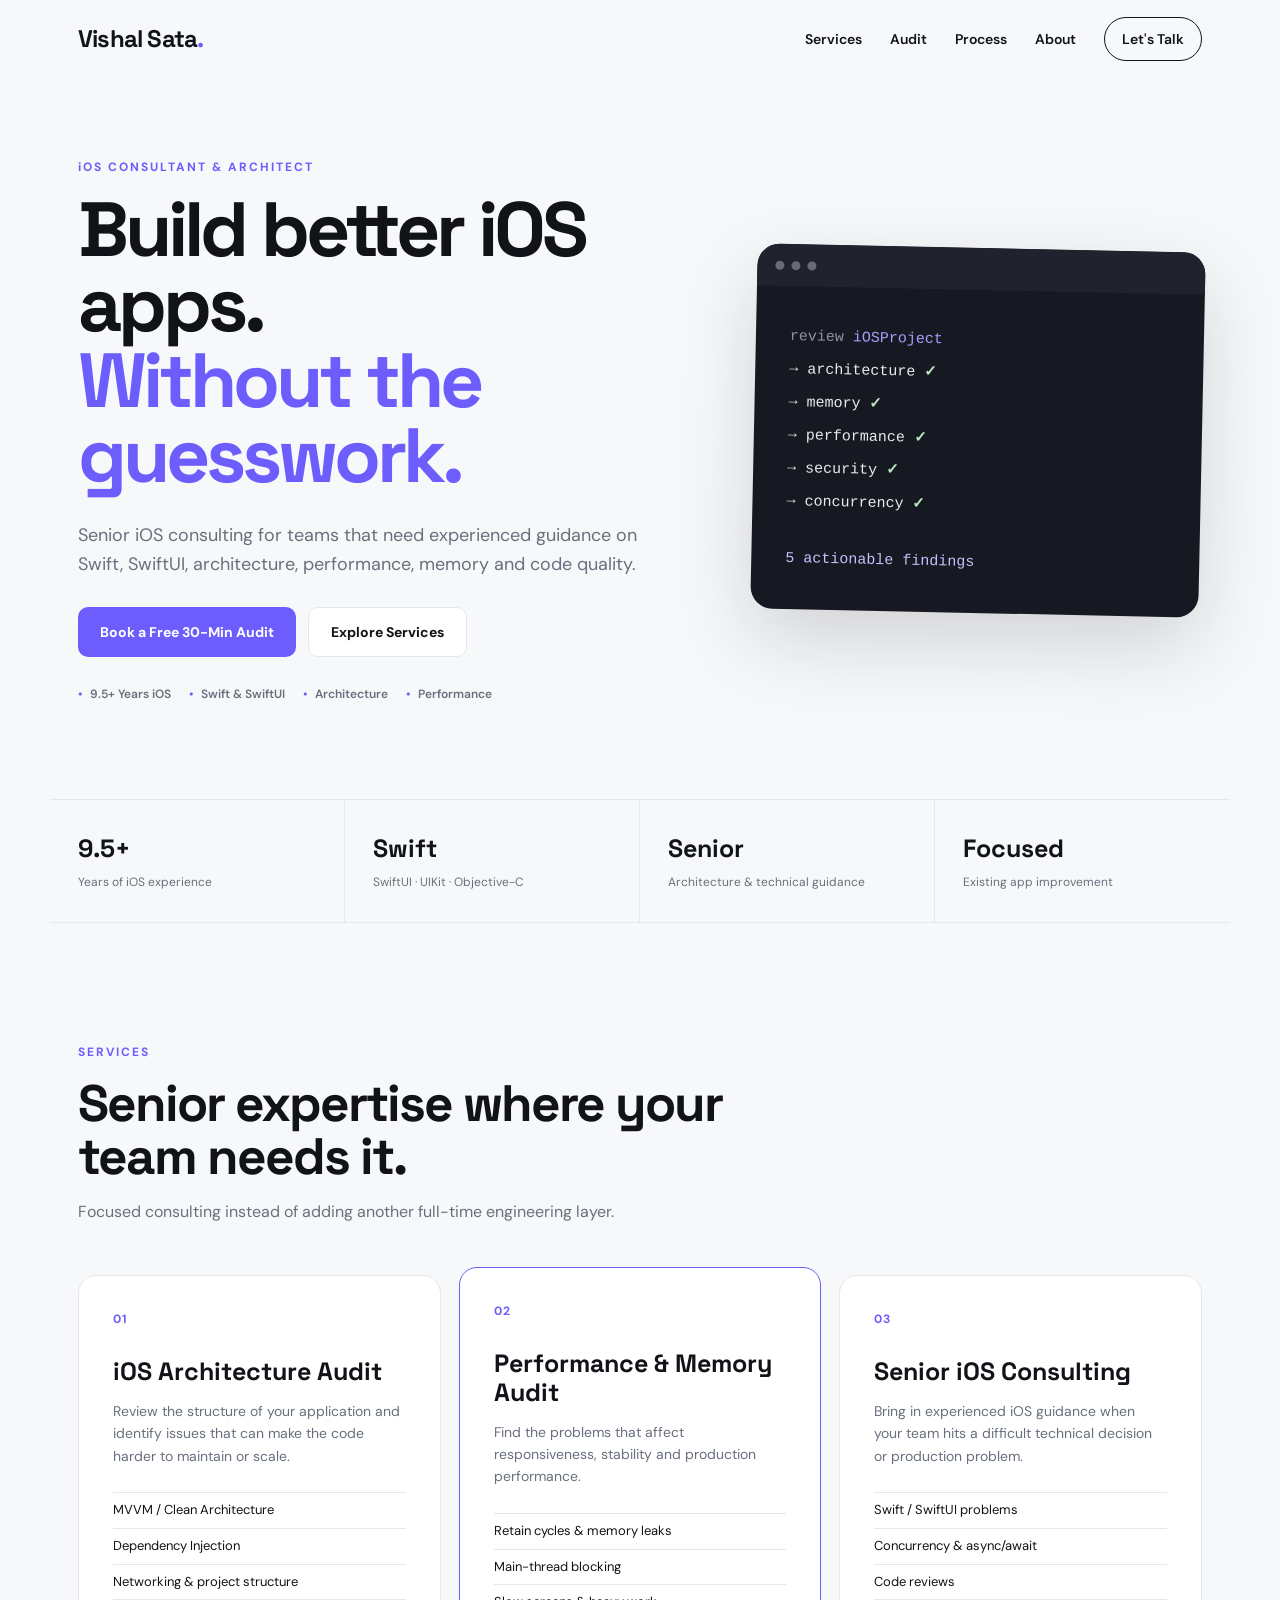
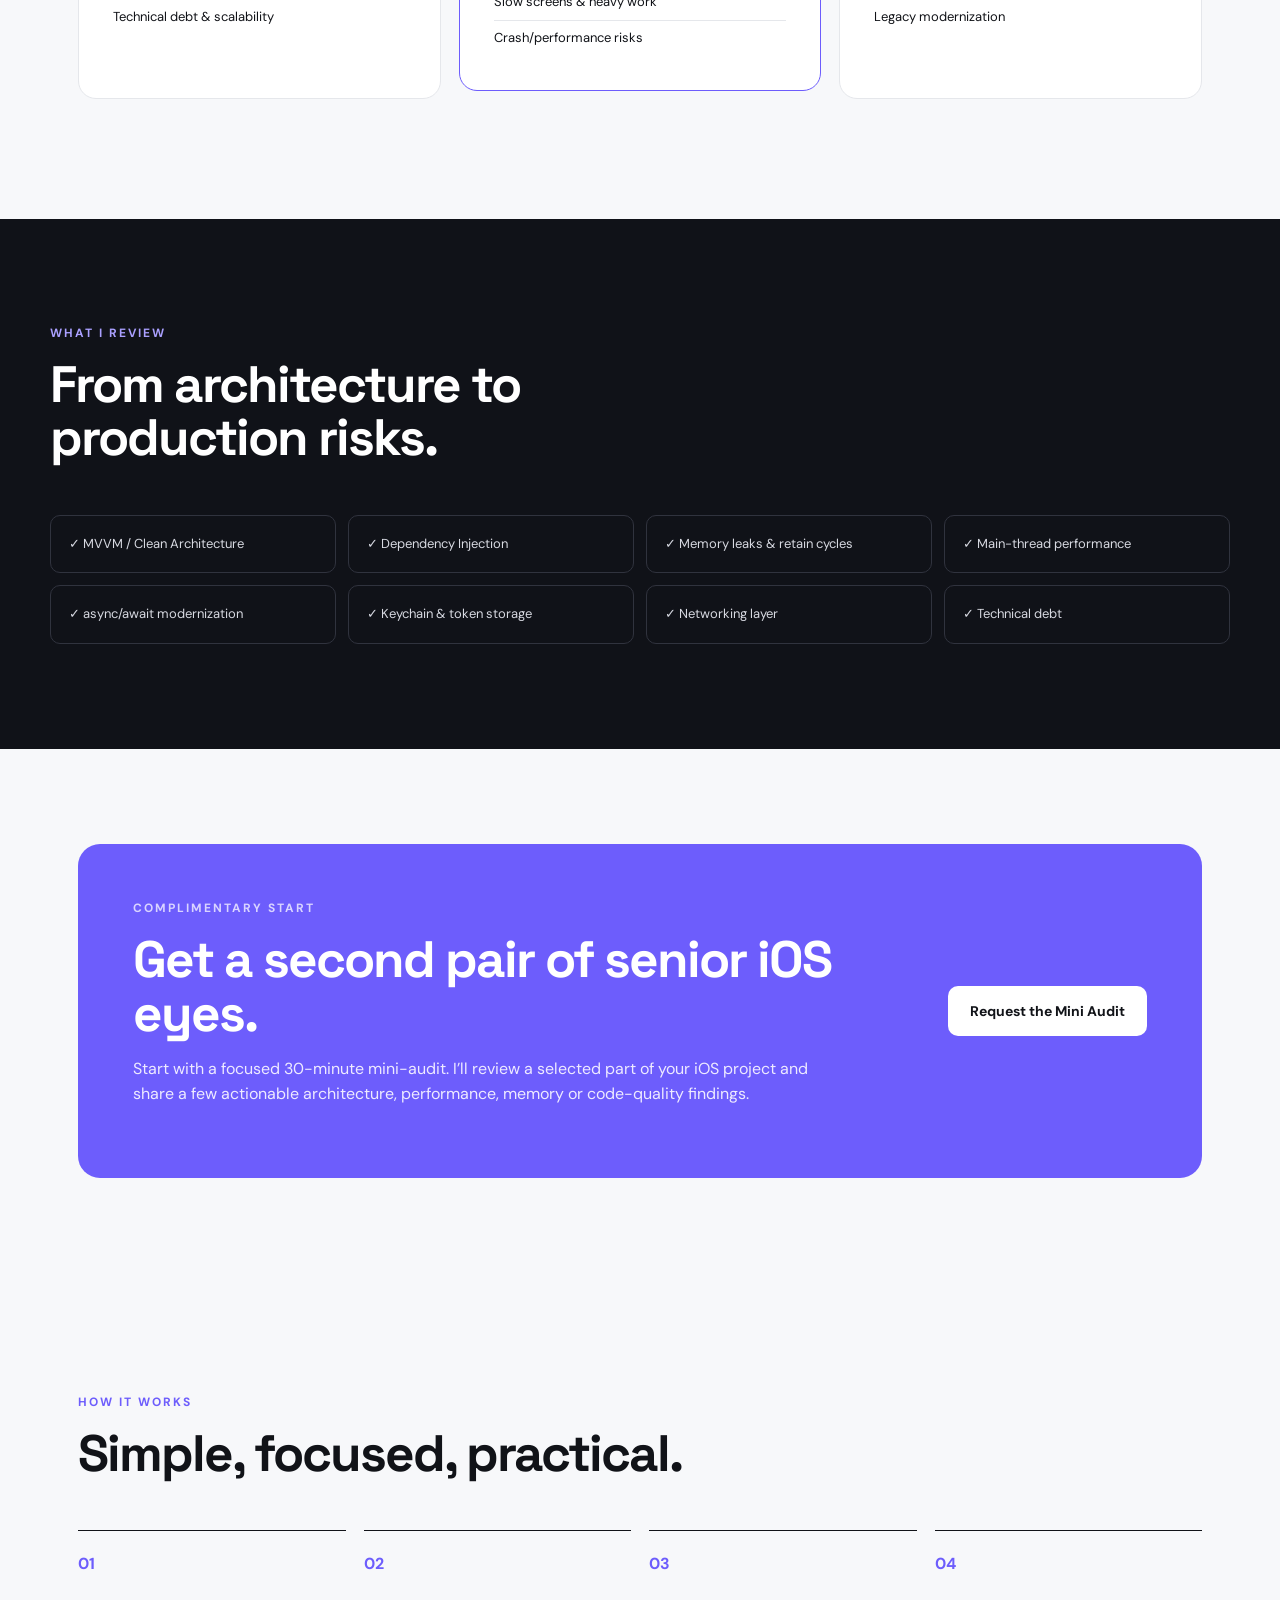
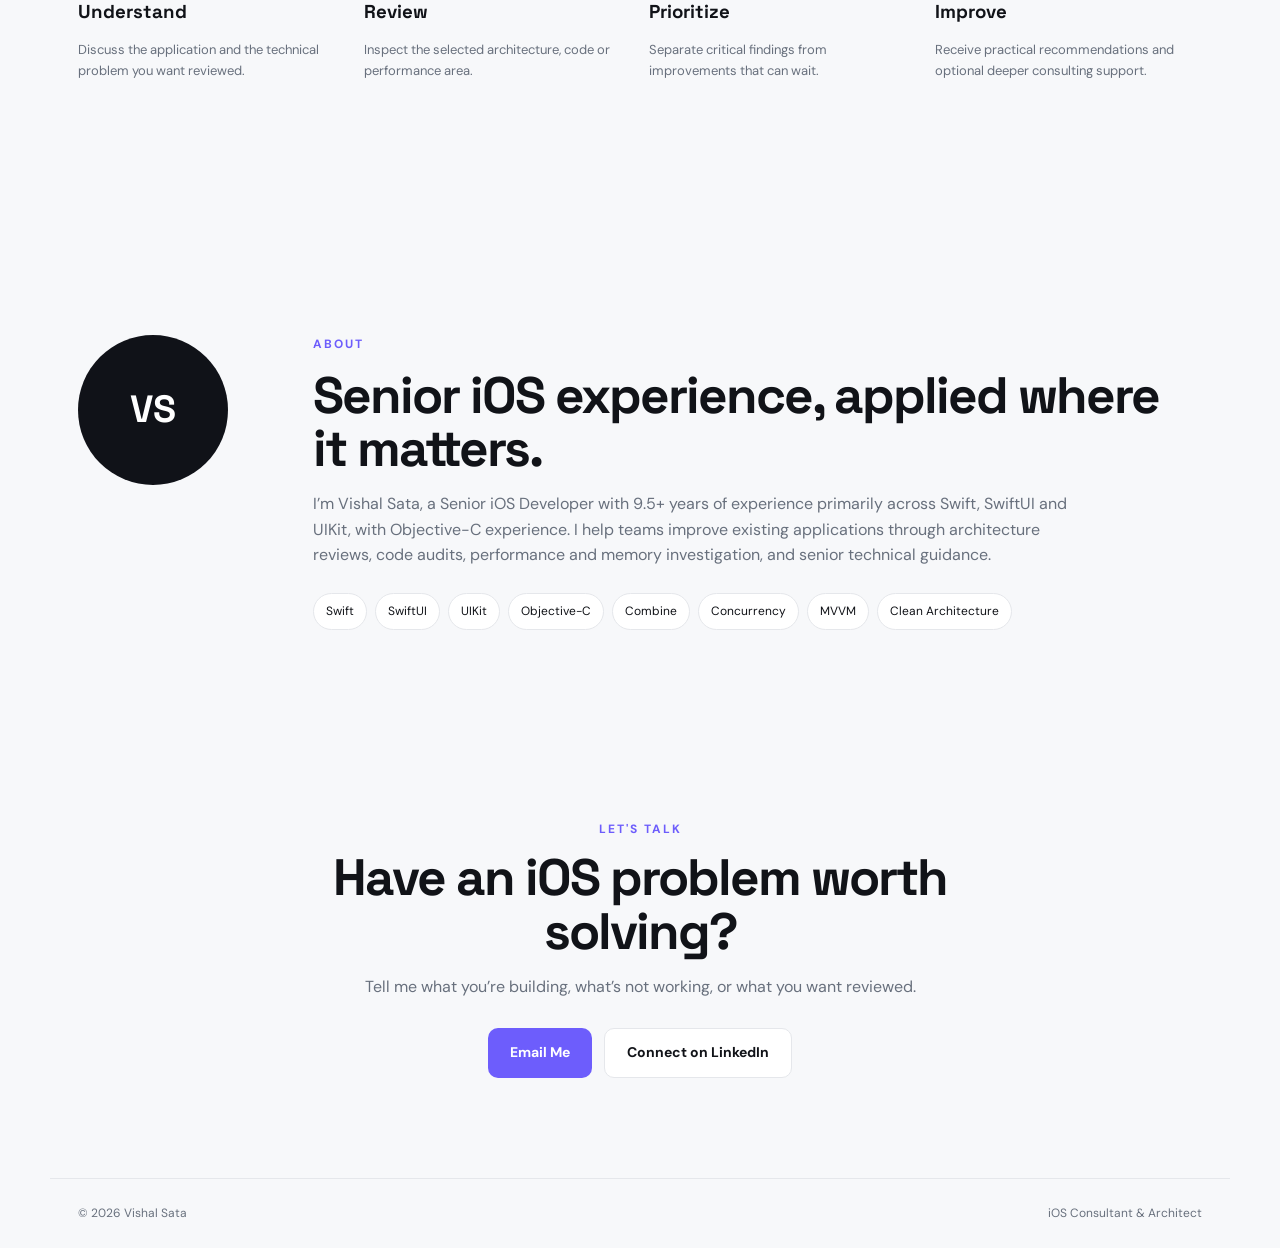
==== index.html @ fd720a55 "index file" ====
<!DOCTYPE html>
<html lang="en">
<head>
  <meta charset="UTF-8" />
  <meta name="viewport" content="width=device-width, initial-scale=1.0" />
  <meta name="description" content="Vishal Sata — Senior iOS Consultant specializing in Swift, SwiftUI, architecture, performance, memory and code audits." />
  <meta name="author" content="Vishal Sata" />
  <title>Vishal Sata | iOS Consultant & Architect</title>
  <link rel="stylesheet" href="style.css" />
</head>
<body>

<header class="nav">
  <a class="brand" href="#top">Vishal Sata<span>.</span></a>
  <nav>
    <a href="#services">Services</a>
    <a href="#audit">Audit</a>
    <a href="#process">Process</a>
    <a href="#about">About</a>
    <a class="nav-cta" href="#contact">Let's Talk</a>
  </nav>
</header>

<main id="top">

<section class="hero">
  <div class="hero-copy">
    <p class="eyebrow">iOS CONSULTANT & ARCHITECT</p>
    <h1>Build better iOS apps.<br><em>Without the guesswork.</em></h1>
    <p class="hero-text">
      Senior iOS consulting for teams that need experienced guidance on
      Swift, SwiftUI, architecture, performance, memory and code quality.
    </p>
    <div class="actions">
      <a class="button primary" href="#contact">Book a Free 30-Min Audit</a>
      <a class="button secondary" href="#services">Explore Services</a>
    </div>
    <div class="trust">
      <span>9.5+ Years iOS</span>
      <span>Swift & SwiftUI</span>
      <span>Architecture</span>
      <span>Performance</span>
    </div>
  </div>

  <div class="hero-card">
    <div class="terminal-top"><i></i><i></i><i></i></div>
    <div class="terminal">
      <p><span class="muted">review</span> <span class="accent">iOSProject</span></p>
      <p>→ architecture <b>✓</b></p>
      <p>→ memory <b>✓</b></p>
      <p>→ performance <b>✓</b></p>
      <p>→ security <b>✓</b></p>
      <p>→ concurrency <b>✓</b></p>
      <p class="result">5 actionable findings</p>
    </div>
  </div>
</section>

<section class="stats">
  <div><strong>9.5+</strong><span>Years of iOS experience</span></div>
  <div><strong>Swift</strong><span>SwiftUI · UIKit · Objective-C</span></div>
  <div><strong>Senior</strong><span>Architecture & technical guidance</span></div>
  <div><strong>Focused</strong><span>Existing app improvement</span></div>
</section>

<section id="services" class="section">
  <div class="section-heading">
    <p class="eyebrow">SERVICES</p>
    <h2>Senior expertise where your team needs it.</h2>
    <p>Focused consulting instead of adding another full-time engineering layer.</p>
  </div>

  <div class="cards">
    <article class="card">
      <div class="number">01</div>
      <h3>iOS Architecture Audit</h3>
      <p>Review the structure of your application and identify issues that can make the code harder to maintain or scale.</p>
      <ul>
        <li>MVVM / Clean Architecture</li>
        <li>Dependency Injection</li>
        <li>Networking & project structure</li>
        <li>Technical debt & scalability</li>
      </ul>
    </article>

    <article class="card featured">
      <div class="number">02</div>
      <h3>Performance & Memory Audit</h3>
      <p>Find the problems that affect responsiveness, stability and production performance.</p>
      <ul>
        <li>Retain cycles & memory leaks</li>
        <li>Main-thread blocking</li>
        <li>Slow screens & heavy work</li>
        <li>Crash/performance risks</li>
      </ul>
    </article>

    <article class="card">
      <div class="number">03</div>
      <h3>Senior iOS Consulting</h3>
      <p>Bring in experienced iOS guidance when your team hits a difficult technical decision or production problem.</p>
      <ul>
        <li>Swift / SwiftUI problems</li>
        <li>Concurrency & async/await</li>
        <li>Code reviews</li>
        <li>Legacy modernization</li>
      </ul>
    </article>
  </div>
</section>

<section class="dark-section">
  <div class="section-heading light">
    <p class="eyebrow">WHAT I REVIEW</p>
    <h2>From architecture to production risks.</h2>
  </div>
  <div class="review-grid">
    <div>✓ MVVM / Clean Architecture</div>
    <div>✓ Dependency Injection</div>
    <div>✓ Memory leaks & retain cycles</div>
    <div>✓ Main-thread performance</div>
    <div>✓ async/await modernization</div>
    <div>✓ Keychain & token storage</div>
    <div>✓ Networking layer</div>
    <div>✓ Technical debt</div>
  </div>
</section>

<section id="audit" class="audit section">
  <div class="audit-box">
    <div>
      <p class="eyebrow">COMPLIMENTARY START</p>
      <h2>Get a second pair of senior iOS eyes.</h2>
      <p>
        Start with a focused 30-minute mini-audit. I’ll review a selected
        part of your iOS project and share a few actionable architecture,
        performance, memory or code-quality findings.
      </p>
    </div>
    <a class="button light-button" href="#contact">Request the Mini Audit</a>
  </div>
</section>

<section id="process" class="section">
  <div class="section-heading">
    <p class="eyebrow">HOW IT WORKS</p>
    <h2>Simple, focused, practical.</h2>
  </div>

  <div class="process">
    <div><span>01</span><h3>Understand</h3><p>Discuss the application and the technical problem you want reviewed.</p></div>
    <div><span>02</span><h3>Review</h3><p>Inspect the selected architecture, code or performance area.</p></div>
    <div><span>03</span><h3>Prioritize</h3><p>Separate critical findings from improvements that can wait.</p></div>
    <div><span>04</span><h3>Improve</h3><p>Receive practical recommendations and optional deeper consulting support.</p></div>
  </div>
</section>

<section id="about" class="about section">
  <div class="about-mark">VS</div>
  <div>
    <p class="eyebrow">ABOUT</p>
    <h2>Senior iOS experience, applied where it matters.</h2>
    <p>
      I’m Vishal Sata, a Senior iOS Developer with 9.5+ years of experience
      primarily across Swift, SwiftUI and UIKit, with Objective-C experience.
      I help teams improve existing applications through architecture reviews,
      code audits, performance and memory investigation, and senior technical guidance.
    </p>
    <div class="skills">
      <span>Swift</span><span>SwiftUI</span><span>UIKit</span><span>Objective-C</span>
      <span>Combine</span><span>Concurrency</span><span>MVVM</span><span>Clean Architecture</span>
    </div>
  </div>
</section>

<section id="contact" class="contact section">
  <div class="contact-inner">
    <p class="eyebrow">LET'S TALK</p>
    <h2>Have an iOS problem worth solving?</h2>
    <p>Tell me what you’re building, what’s not working, or what you want reviewed.</p>
    <div class="actions center">
      <a class="button primary" href="mailto:vishal89r@gmail.com?subject=iOS%20Consulting%20Enquiry">Email Me</a>
      <a class="button secondary" href="https://www.linkedin.com/in/vishalsata-iosdev/" target="_blank" rel="noopener">Connect on LinkedIn</a>
    </div>
  </div>
</section>

</main>

<footer>
  <span>© 2026 Vishal Sata</span>
  <span>iOS Consultant & Architect</span>
</footer>

</body>
</html>
---- style.css ----
@import url('https://fonts.googleapis.com/css2?family=DM+Sans:wght@400;500;600;700&family=Space+Grotesk:wght@500;600;700&display=swap');

:root {
  --ink: #111318;
  --muted: #68707d;
  --line: #e5e7eb;
  --paper: #f7f8fa;
  --card: #ffffff;
  --accent: #6d5dfc;
  --accent-dark: #5142dc;
  --dark: #101218;
  --max: 1180px;
}

* { box-sizing: border-box; }
html { scroll-behavior: smooth; }
body {
  margin: 0;
  color: var(--ink);
  background: var(--paper);
  font-family: "DM Sans", sans-serif;
  line-height: 1.6;
}
a { color: inherit; text-decoration: none; }

.nav {
  height: 78px;
  max-width: var(--max);
  margin: auto;
  padding: 0 28px;
  display: flex;
  align-items: center;
  justify-content: space-between;
}
.brand {
  font-family: "Space Grotesk", sans-serif;
  font-size: 24px;
  font-weight: 700;
  letter-spacing: -.8px;
}
.brand span { color: var(--accent); }
.nav nav { display: flex; align-items: center; gap: 28px; font-size: 14px; font-weight: 600; }
.nav nav > a:not(.nav-cta):hover { color: var(--accent); }
.nav-cta { padding: 10px 17px; border: 1px solid var(--ink); border-radius: 999px; }

.hero {
  max-width: var(--max);
  min-height: 650px;
  margin: auto;
  padding: 80px 28px 95px;
  display: grid;
  grid-template-columns: 1.15fr .85fr;
  gap: 70px;
  align-items: center;
}
.eyebrow {
  margin: 0 0 15px;
  font-size: 12px;
  font-weight: 700;
  letter-spacing: 2px;
  color: var(--accent);
}
.hero h1, h2, h3 { font-family: "Space Grotesk", sans-serif; }
.hero h1 {
  max-width: 760px;
  margin: 0;
  font-size: clamp(48px, 6vw, 78px);
  line-height: .98;
  letter-spacing: -4px;
}
.hero h1 em { font-style: normal; color: var(--accent); }
.hero-text {
  max-width: 640px;
  margin: 28px 0;
  color: var(--muted);
  font-size: 18px;
}
.actions { display: flex; gap: 12px; flex-wrap: wrap; }
.button {
  display: inline-flex;
  justify-content: center;
  align-items: center;
  min-height: 50px;
  padding: 0 22px;
  border-radius: 10px;
  font-weight: 700;
  font-size: 14px;
  transition: .2s ease;
}
.primary { color: white; background: var(--accent); }
.primary:hover { background: var(--accent-dark); transform: translateY(-1px); }
.secondary { border: 1px solid var(--line); background: white; }
.secondary:hover { border-color: var(--ink); }

.trust { display: flex; gap: 18px; flex-wrap: wrap; margin-top: 28px; color: var(--muted); font-size: 12px; font-weight: 600; }
.trust span::before { content: "•"; margin-right: 7px; color: var(--accent); }

.hero-card {
  min-height: 360px;
  border-radius: 22px;
  padding: 0;
  overflow: hidden;
  background: #171922;
  box-shadow: 0 30px 80px rgba(17,19,24,.16);
  transform: rotate(1.2deg);
}
.terminal-top { height: 42px; padding: 0 18px; display: flex; align-items: center; gap: 7px; background: #20222d; }
.terminal-top i { width: 9px; height: 9px; border-radius: 50%; background: #666b78; }
.terminal { padding: 34px; color: #e8eaf0; font-family: ui-monospace, SFMono-Regular, Menlo, monospace; font-size: 15px; line-height: 2.2; }
.terminal p { margin: 0; }
.muted { color: #8d93a3; }
.accent { color: #a79fff; }
.terminal b { color: #b9e8bd; }
.result { margin-top: 24px !important; color: #c7bfff; }

.stats {
  border-top: 1px solid var(--line);
  border-bottom: 1px solid var(--line);
  display: grid;
  grid-template-columns: repeat(4, 1fr);
  max-width: var(--max);
  margin: auto;
}
.stats div { padding: 28px; border-right: 1px solid var(--line); }
.stats div:last-child { border-right: 0; }
.stats strong { display: block; font-family: "Space Grotesk"; font-size: 25px; }
.stats span { color: var(--muted); font-size: 12px; }

.section { max-width: var(--max); margin: auto; padding: 120px 28px; }
.section-heading { max-width: 720px; margin-bottom: 50px; }
.section-heading h2, .audit h2, .about h2, .contact h2 {
  margin: 0;
  font-size: clamp(35px, 4vw, 52px);
  line-height: 1.04;
  letter-spacing: -2px;
}
.section-heading p:last-child { color: var(--muted); }

.cards { display: grid; grid-template-columns: repeat(3, 1fr); gap: 18px; }
.card {
  background: var(--card);
  border: 1px solid var(--line);
  border-radius: 18px;
  padding: 34px;
  min-height: 370px;
}
.card.featured { border: 1.5px solid var(--accent); transform: translateY(-8px); }
.number { color: var(--accent); font-weight: 700; font-size: 12px; letter-spacing: 1px; }
.card h3 { font-size: 25px; line-height: 1.15; margin: 28px 0 12px; }
.card p { color: var(--muted); font-size: 14px; }
.card ul { list-style: none; padding: 0; margin: 25px 0 0; }
.card li { padding: 7px 0; border-top: 1px solid var(--line); font-size: 13px; }

.dark-section { background: var(--dark); color: white; padding: 105px max(28px, calc((100% - var(--max)) / 2)); }
.light .eyebrow { color: #aaa0ff; }
.review-grid { display: grid; grid-template-columns: repeat(4, 1fr); gap: 12px; max-width: var(--max); }
.review-grid div { padding: 18px; border: 1px solid #30333e; border-radius: 10px; color: #d7d9e1; font-size: 13px; }

.audit { padding-top: 95px; padding-bottom: 95px; }
.audit-box {
  padding: 55px;
  border-radius: 22px;
  background: var(--accent);
  color: white;
  display: flex;
  align-items: center;
  justify-content: space-between;
  gap: 40px;
}
.audit-box .eyebrow { color: #d9d4ff; }
.audit-box p:not(.eyebrow) { max-width: 680px; color: #eeeaff; }
.light-button { background: white; color: var(--ink); white-space: nowrap; }

.process { display: grid; grid-template-columns: repeat(4, 1fr); gap: 18px; }
.process div { padding-top: 20px; border-top: 1px solid var(--ink); }
.process span { color: var(--accent); font-weight: 700; }
.process h3 { margin: 20px 0 8px; }
.process p { color: var(--muted); font-size: 13px; }

.about { display: grid; grid-template-columns: 180px 1fr; gap: 55px; align-items: start; }
.about-mark {
  width: 150px; height: 150px; border-radius: 50%;
  display: grid; place-items: center;
  background: var(--dark); color: white;
  font-family: "Space Grotesk"; font-size: 38px; font-weight: 700;
}
.about p:not(.eyebrow) { max-width: 780px; color: var(--muted); }
.skills { display: flex; flex-wrap: wrap; gap: 8px; margin-top: 25px; }
.skills span { padding: 8px 12px; border-radius: 999px; background: white; border: 1px solid var(--line); font-size: 12px; }

.contact { padding-top: 70px; padding-bottom: 100px; text-align: center; }
.contact-inner { max-width: 760px; margin: auto; }
.contact .eyebrow { margin-bottom: 12px; }
.contact p:not(.eyebrow) { color: var(--muted); }
.center { justify-content: center; margin-top: 28px; }

footer {
  max-width: var(--max); margin: auto; padding: 25px 28px;
  border-top: 1px solid var(--line);
  display: flex; justify-content: space-between;
  color: var(--muted); font-size: 12px;
}

@media (max-width: 850px) {
  .nav nav a:not(.nav-cta) { display: none; }
  .hero { grid-template-columns: 1fr; padding-top: 55px; }
  .hero-card { max-width: 600px; width: 100%; }
  .stats, .cards, .review-grid, .process { grid-template-columns: 1fr 1fr; }
  .audit-box { flex-direction: column; align-items: flex-start; }
  .about { grid-template-columns: 1fr; }
}
@media (max-width: 560px) {
  .hero h1 { letter-spacing: -2.5px; }
  .stats, .cards, .review-grid, .process { grid-template-columns: 1fr; }
  .card.featured { transform: none; }
  .section { padding-top: 80px; padding-bottom: 80px; }
  .audit-box { padding: 34px; }
  footer { flex-direction: column; gap: 7px; }
}
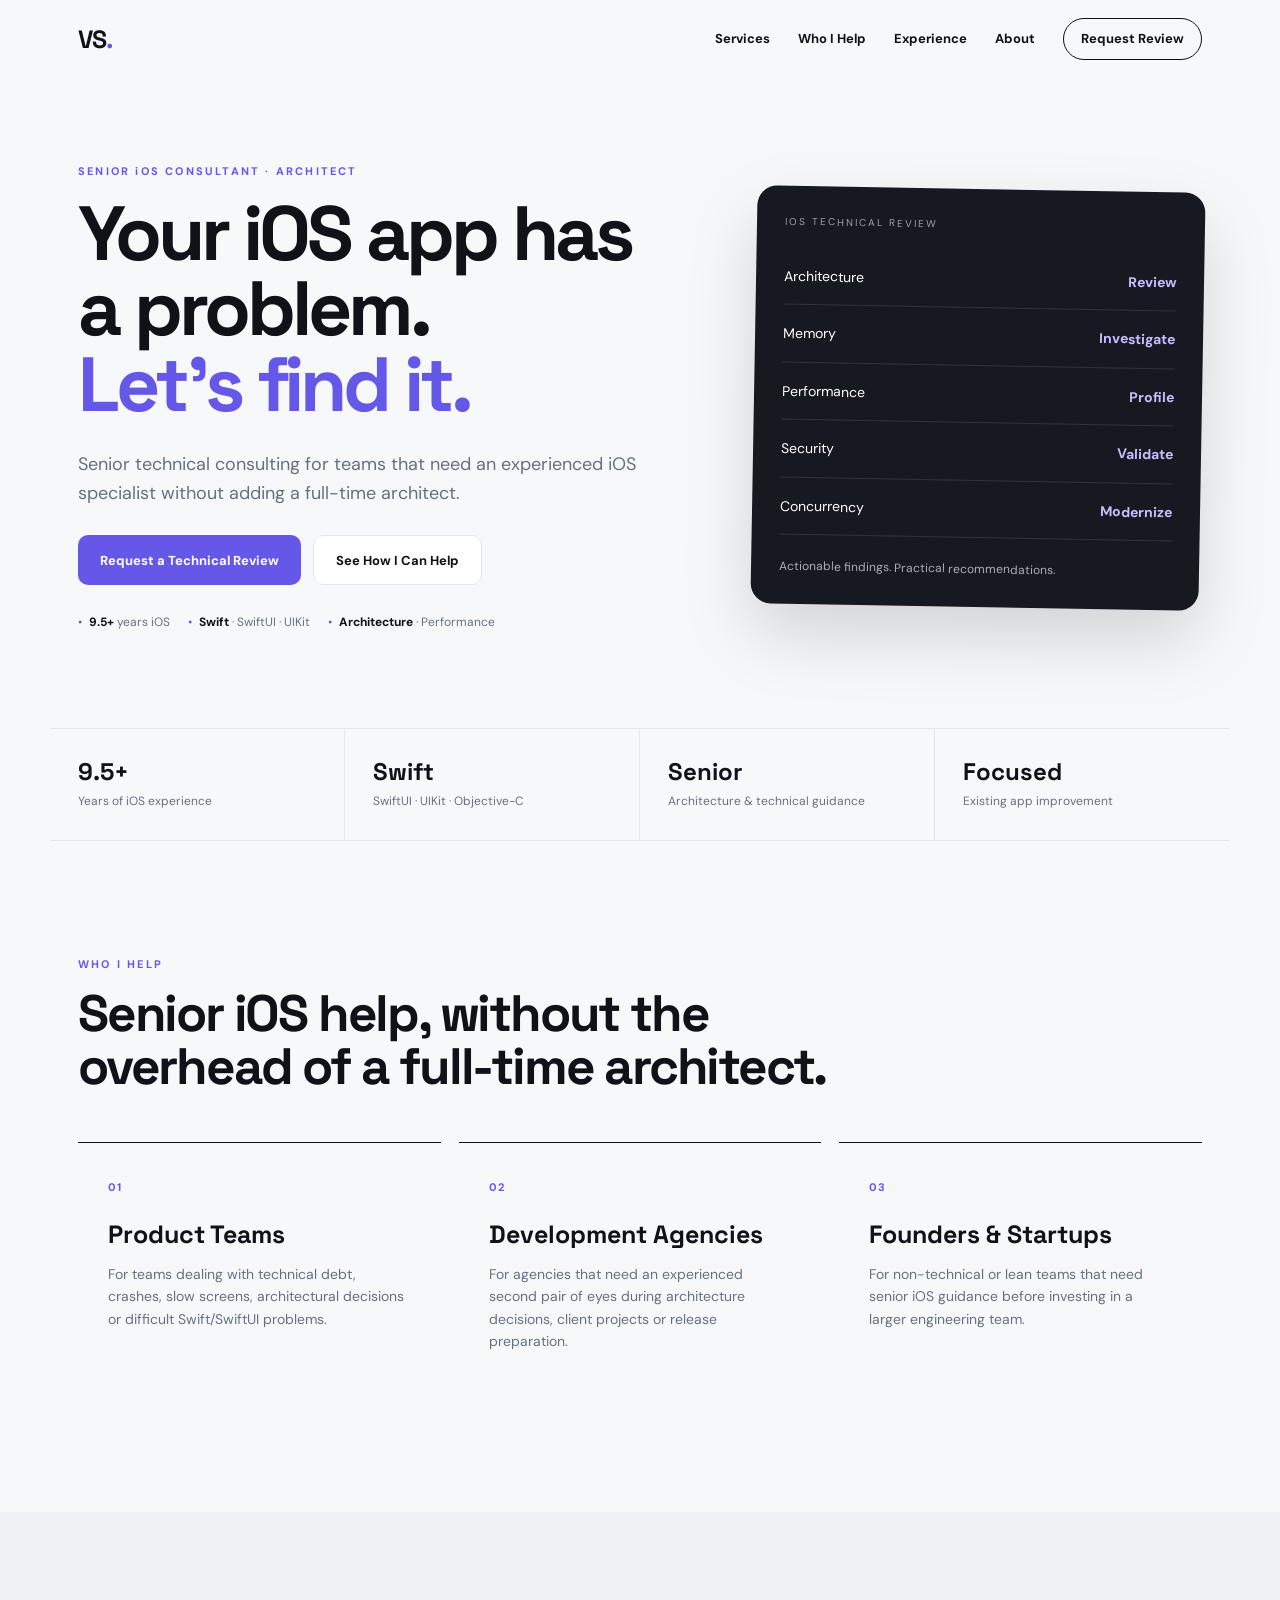
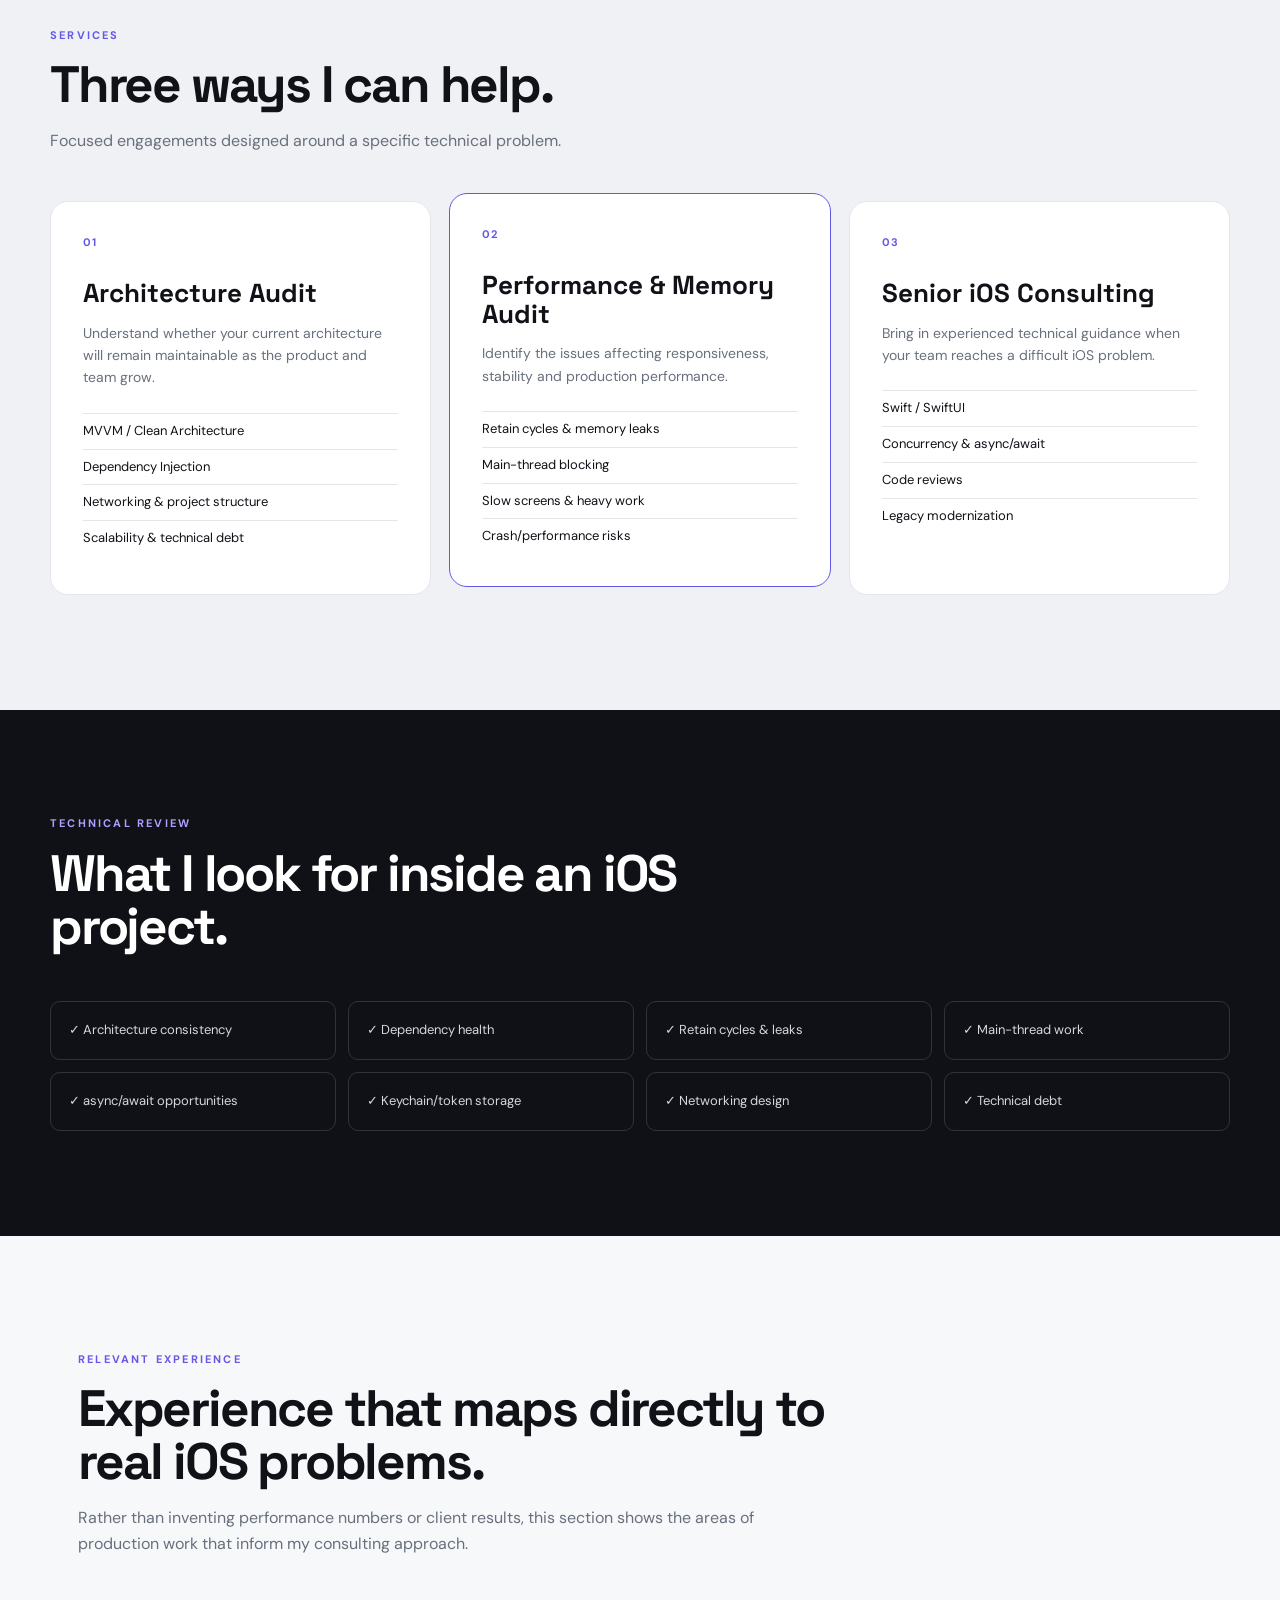
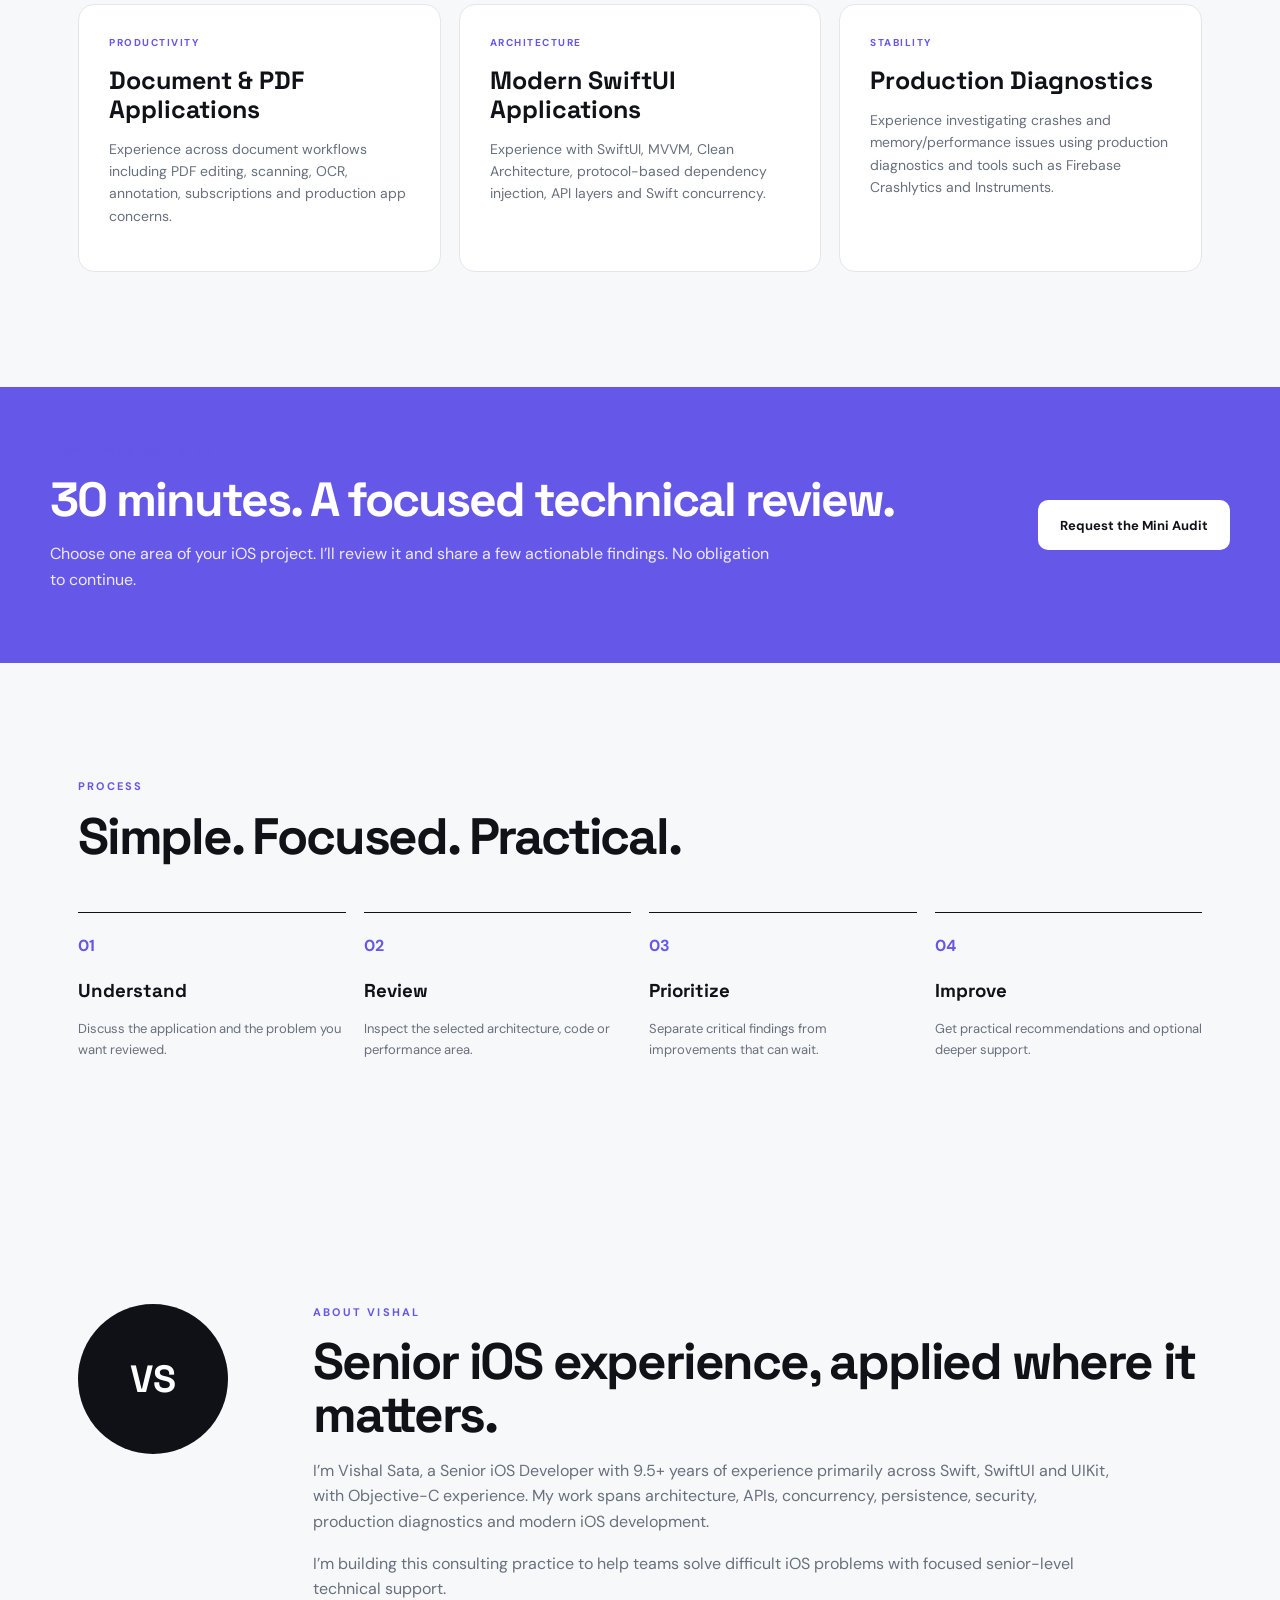
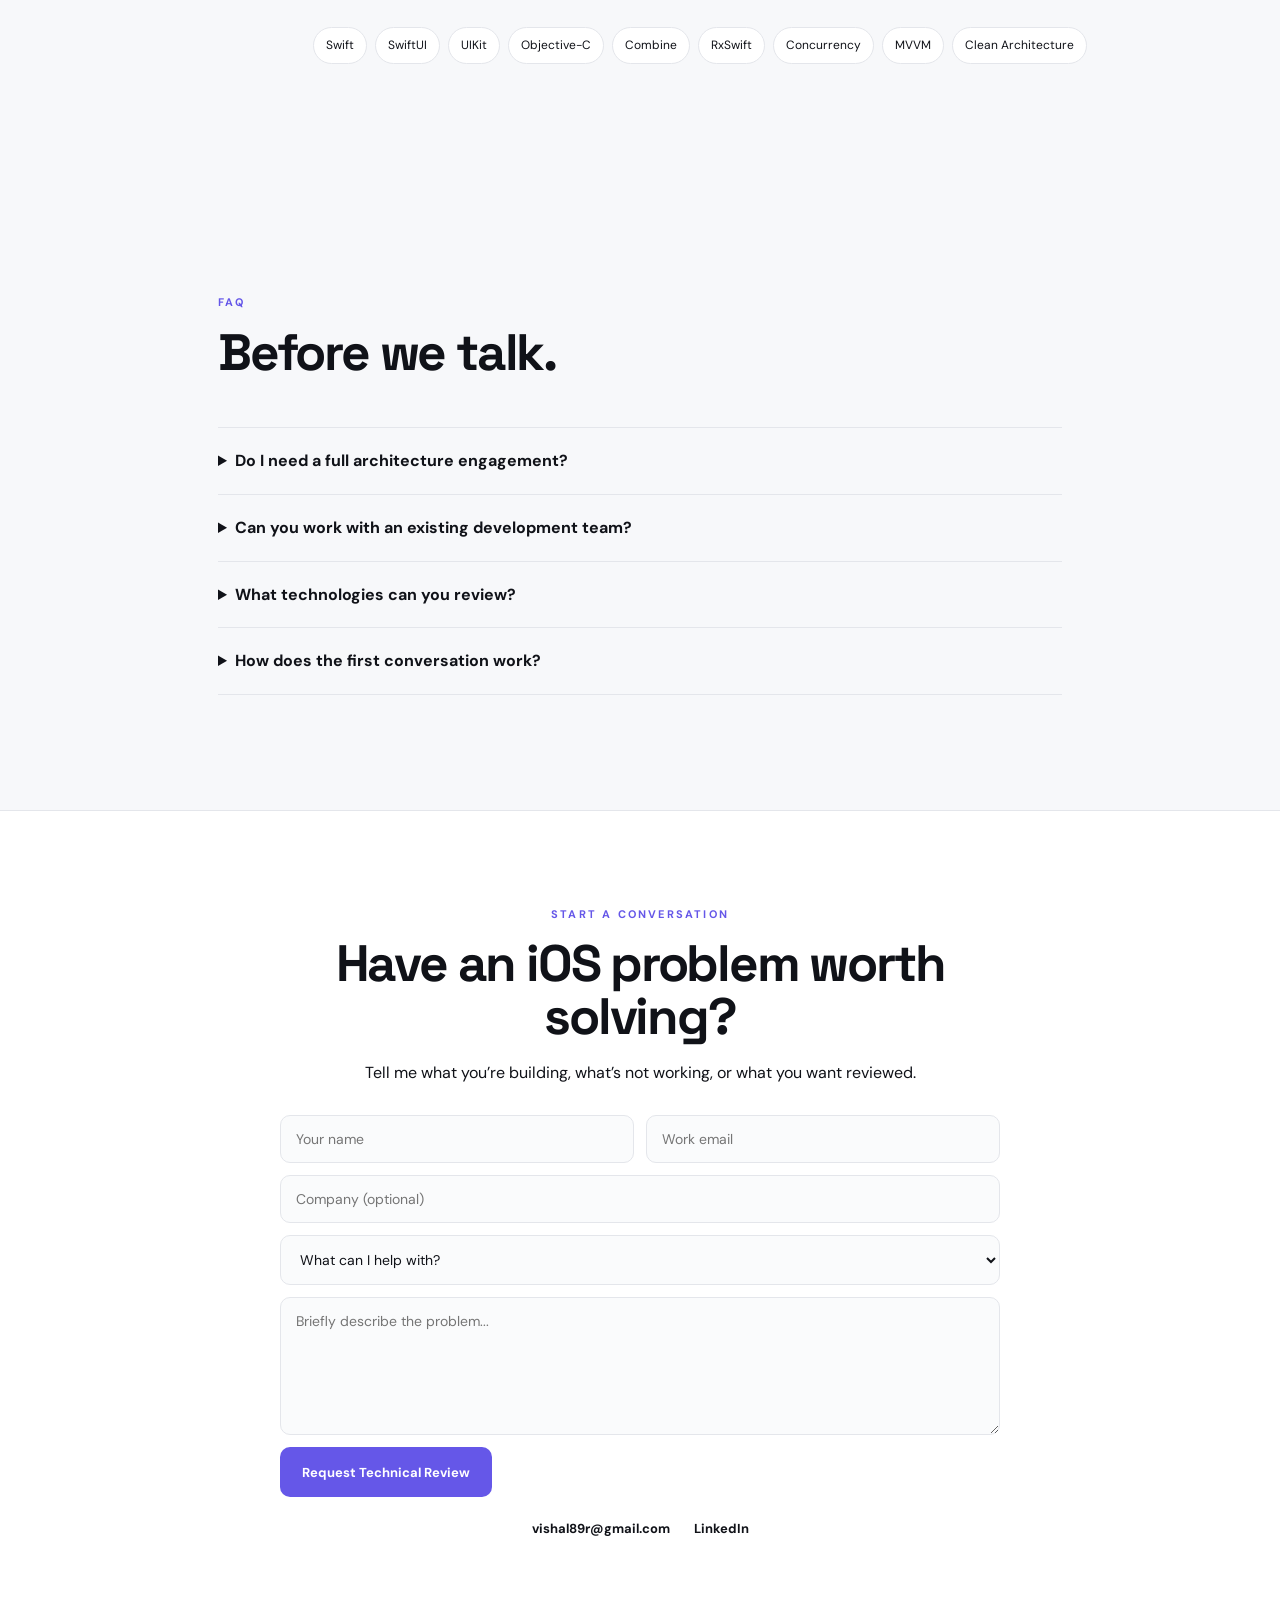
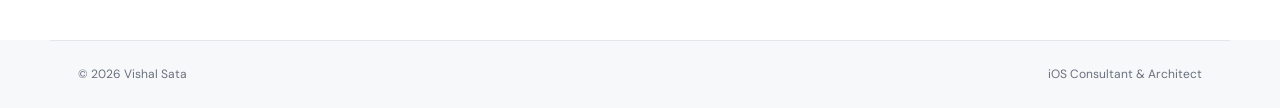
==== commit bb8d3742: "Updates website Better in look and process" ====
--- a/index.html
+++ b/index.html
@@ -1,197 +1,183 @@
 <!DOCTYPE html>
 <html lang="en">
 <head>
-  <meta charset="UTF-8" />
-  <meta name="viewport" content="width=device-width, initial-scale=1.0" />
-  <meta name="description" content="Vishal Sata — Senior iOS Consultant specializing in Swift, SwiftUI, architecture, performance, memory and code audits." />
-  <meta name="author" content="Vishal Sata" />
-  <title>Vishal Sata | iOS Consultant & Architect</title>
-  <link rel="stylesheet" href="style.css" />
+  <meta charset="UTF-8">
+  <meta name="viewport" content="width=device-width, initial-scale=1.0">
+  <meta name="description" content="Vishal Sata — Senior iOS Consultant helping product teams and agencies with Swift, SwiftUI, architecture, performance, memory and code audits.">
+  <meta name="author" content="Vishal Sata">
+  <title>Vishal Sata — Senior iOS Consultant</title>
+  <link rel="stylesheet" href="style.css">
 </head>
 <body>
-
 <header class="nav">
-  <a class="brand" href="#top">Vishal Sata<span>.</span></a>
+  <a class="brand" href="#home">VS<span>.</span></a>
   <nav>
     <a href="#services">Services</a>
-    <a href="#audit">Audit</a>
-    <a href="#process">Process</a>
+    <a href="#who">Who I Help</a>
+    <a href="#work">Experience</a>
     <a href="#about">About</a>
-    <a class="nav-cta" href="#contact">Let's Talk</a>
+    <a class="nav-cta" href="#contact">Request Review</a>
   </nav>
 </header>
 
-<main id="top">
-
-<section class="hero">
+<main>
+<section id="home" class="hero">
   <div class="hero-copy">
-    <p class="eyebrow">iOS CONSULTANT & ARCHITECT</p>
-    <h1>Build better iOS apps.<br><em>Without the guesswork.</em></h1>
-    <p class="hero-text">
-      Senior iOS consulting for teams that need experienced guidance on
-      Swift, SwiftUI, architecture, performance, memory and code quality.
-    </p>
+    <p class="eyebrow">SENIOR iOS CONSULTANT · ARCHITECT</p>
+    <h1>Your iOS app has a problem.<br><em>Let's find it.</em></h1>
+    <p class="lead">Senior technical consulting for teams that need an experienced iOS specialist without adding a full-time architect.</p>
     <div class="actions">
-      <a class="button primary" href="#contact">Book a Free 30-Min Audit</a>
-      <a class="button secondary" href="#services">Explore Services</a>
+      <a class="button primary" href="#contact">Request a Technical Review</a>
+      <a class="button ghost" href="#services">See How I Can Help</a>
     </div>
-    <div class="trust">
-      <span>9.5+ Years iOS</span>
-      <span>Swift & SwiftUI</span>
-      <span>Architecture</span>
-      <span>Performance</span>
+    <div class="proof-row">
+      <span><b>9.5+</b> years iOS</span>
+      <span><b>Swift</b> · SwiftUI · UIKit</span>
+      <span><b>Architecture</b> · Performance</span>
     </div>
   </div>
-
-  <div class="hero-card">
-    <div class="terminal-top"><i></i><i></i><i></i></div>
-    <div class="terminal">
-      <p><span class="muted">review</span> <span class="accent">iOSProject</span></p>
-      <p>→ architecture <b>✓</b></p>
-      <p>→ memory <b>✓</b></p>
-      <p>→ performance <b>✓</b></p>
-      <p>→ security <b>✓</b></p>
-      <p>→ concurrency <b>✓</b></p>
-      <p class="result">5 actionable findings</p>
-    </div>
+  <div class="hero-panel">
+    <div class="panel-label">IOS TECHNICAL REVIEW</div>
+    <div class="panel-line"><span>Architecture</span><b>Review</b></div>
+    <div class="panel-line"><span>Memory</span><b>Investigate</b></div>
+    <div class="panel-line"><span>Performance</span><b>Profile</b></div>
+    <div class="panel-line"><span>Security</span><b>Validate</b></div>
+    <div class="panel-line"><span>Concurrency</span><b>Modernize</b></div>
+    <div class="panel-note">Actionable findings. Practical recommendations.</div>
   </div>
 </section>
 
-<section class="stats">
+<section class="metrics">
   <div><strong>9.5+</strong><span>Years of iOS experience</span></div>
   <div><strong>Swift</strong><span>SwiftUI · UIKit · Objective-C</span></div>
   <div><strong>Senior</strong><span>Architecture & technical guidance</span></div>
   <div><strong>Focused</strong><span>Existing app improvement</span></div>
 </section>
 
-<section id="services" class="section">
-  <div class="section-heading">
+<section id="who" class="section">
+  <div class="heading">
+    <p class="eyebrow">WHO I HELP</p>
+    <h2>Senior iOS help, without the overhead of a full-time architect.</h2>
+  </div>
+  <div class="who-grid">
+    <article><span>01</span><h3>Product Teams</h3><p>For teams dealing with technical debt, crashes, slow screens, architectural decisions or difficult Swift/SwiftUI problems.</p></article>
+    <article><span>02</span><h3>Development Agencies</h3><p>For agencies that need an experienced second pair of eyes during architecture decisions, client projects or release preparation.</p></article>
+    <article><span>03</span><h3>Founders & Startups</h3><p>For non-technical or lean teams that need senior iOS guidance before investing in a larger engineering team.</p></article>
+  </div>
+</section>
+
+<section id="services" class="section section-tint">
+  <div class="heading">
     <p class="eyebrow">SERVICES</p>
-    <h2>Senior expertise where your team needs it.</h2>
-    <p>Focused consulting instead of adding another full-time engineering layer.</p>
+    <h2>Three ways I can help.</h2>
+    <p>Focused engagements designed around a specific technical problem.</p>
   </div>
-
-  <div class="cards">
-    <article class="card">
-      <div class="number">01</div>
-      <h3>iOS Architecture Audit</h3>
-      <p>Review the structure of your application and identify issues that can make the code harder to maintain or scale.</p>
-      <ul>
-        <li>MVVM / Clean Architecture</li>
-        <li>Dependency Injection</li>
-        <li>Networking & project structure</li>
-        <li>Technical debt & scalability</li>
-      </ul>
+  <div class="service-grid">
+    <article class="service">
+      <div class="service-no">01</div>
+      <h3>Architecture Audit</h3>
+      <p>Understand whether your current architecture will remain maintainable as the product and team grow.</p>
+      <ul><li>MVVM / Clean Architecture</li><li>Dependency Injection</li><li>Networking & project structure</li><li>Scalability & technical debt</li></ul>
     </article>
-
-    <article class="card featured">
-      <div class="number">02</div>
+    <article class="service featured">
+      <div class="service-no">02</div>
       <h3>Performance & Memory Audit</h3>
-      <p>Find the problems that affect responsiveness, stability and production performance.</p>
-      <ul>
-        <li>Retain cycles & memory leaks</li>
-        <li>Main-thread blocking</li>
-        <li>Slow screens & heavy work</li>
-        <li>Crash/performance risks</li>
-      </ul>
+      <p>Identify the issues affecting responsiveness, stability and production performance.</p>
+      <ul><li>Retain cycles & memory leaks</li><li>Main-thread blocking</li><li>Slow screens & heavy work</li><li>Crash/performance risks</li></ul>
     </article>
-
-    <article class="card">
-      <div class="number">03</div>
+    <article class="service">
+      <div class="service-no">03</div>
       <h3>Senior iOS Consulting</h3>
-      <p>Bring in experienced iOS guidance when your team hits a difficult technical decision or production problem.</p>
-      <ul>
-        <li>Swift / SwiftUI problems</li>
-        <li>Concurrency & async/await</li>
-        <li>Code reviews</li>
-        <li>Legacy modernization</li>
-      </ul>
+      <p>Bring in experienced technical guidance when your team reaches a difficult iOS problem.</p>
+      <ul><li>Swift / SwiftUI</li><li>Concurrency & async/await</li><li>Code reviews</li><li>Legacy modernization</li></ul>
     </article>
   </div>
 </section>
 
-<section class="dark-section">
-  <div class="section-heading light">
-    <p class="eyebrow">WHAT I REVIEW</p>
-    <h2>From architecture to production risks.</h2>
+<section class="dark">
+  <div class="heading light">
+    <p class="eyebrow">TECHNICAL REVIEW</p>
+    <h2>What I look for inside an iOS project.</h2>
   </div>
-  <div class="review-grid">
-    <div>✓ MVVM / Clean Architecture</div>
-    <div>✓ Dependency Injection</div>
-    <div>✓ Memory leaks & retain cycles</div>
-    <div>✓ Main-thread performance</div>
-    <div>✓ async/await modernization</div>
-    <div>✓ Keychain & token storage</div>
-    <div>✓ Networking layer</div>
-    <div>✓ Technical debt</div>
+  <div class="check-grid">
+    <div>✓ Architecture consistency</div><div>✓ Dependency health</div>
+    <div>✓ Retain cycles & leaks</div><div>✓ Main-thread work</div>
+    <div>✓ async/await opportunities</div><div>✓ Keychain/token storage</div>
+    <div>✓ Networking design</div><div>✓ Technical debt</div>
   </div>
 </section>
 
-<section id="audit" class="audit section">
-  <div class="audit-box">
-    <div>
-      <p class="eyebrow">COMPLIMENTARY START</p>
-      <h2>Get a second pair of senior iOS eyes.</h2>
-      <p>
-        Start with a focused 30-minute mini-audit. I’ll review a selected
-        part of your iOS project and share a few actionable architecture,
-        performance, memory or code-quality findings.
-      </p>
-    </div>
-    <a class="button light-button" href="#contact">Request the Mini Audit</a>
+<section id="work" class="section">
+  <div class="heading">
+    <p class="eyebrow">RELEVANT EXPERIENCE</p>
+    <h2>Experience that maps directly to real iOS problems.</h2>
+    <p>Rather than inventing performance numbers or client results, this section shows the areas of production work that inform my consulting approach.</p>
+  </div>
+  <div class="experience-grid">
+    <article><div class="tag">PRODUCTIVITY</div><h3>Document & PDF Applications</h3><p>Experience across document workflows including PDF editing, scanning, OCR, annotation, subscriptions and production app concerns.</p></article>
+    <article><div class="tag">ARCHITECTURE</div><h3>Modern SwiftUI Applications</h3><p>Experience with SwiftUI, MVVM, Clean Architecture, protocol-based dependency injection, API layers and Swift concurrency.</p></article>
+    <article><div class="tag">STABILITY</div><h3>Production Diagnostics</h3><p>Experience investigating crashes and memory/performance issues using production diagnostics and tools such as Firebase Crashlytics and Instruments.</p></article>
   </div>
 </section>
 
-<section id="process" class="section">
-  <div class="section-heading">
-    <p class="eyebrow">HOW IT WORKS</p>
-    <h2>Simple, focused, practical.</h2>
+<section class="audit-callout">
+  <div>
+    <p class="eyebrow">COMPLIMENTARY START</p>
+    <h2>30 minutes. A focused technical review.</h2>
+    <p>Choose one area of your iOS project. I’ll review it and share a few actionable findings. No obligation to continue.</p>
   </div>
+  <a class="button white" href="#contact">Request the Mini Audit</a>
+</section>
 
-  <div class="process">
-    <div><span>01</span><h3>Understand</h3><p>Discuss the application and the technical problem you want reviewed.</p></div>
-    <div><span>02</span><h3>Review</h3><p>Inspect the selected architecture, code or performance area.</p></div>
-    <div><span>03</span><h3>Prioritize</h3><p>Separate critical findings from improvements that can wait.</p></div>
-    <div><span>04</span><h3>Improve</h3><p>Receive practical recommendations and optional deeper consulting support.</p></div>
+<section class="section">
+  <div class="heading">
+    <p class="eyebrow">PROCESS</p>
+    <h2>Simple. Focused. Practical.</h2>
+  </div>
+  <div class="steps">
+    <div><b>01</b><h3>Understand</h3><p>Discuss the application and the problem you want reviewed.</p></div>
+    <div><b>02</b><h3>Review</h3><p>Inspect the selected architecture, code or performance area.</p></div>
+    <div><b>03</b><h3>Prioritize</h3><p>Separate critical findings from improvements that can wait.</p></div>
+    <div><b>04</b><h3>Improve</h3><p>Get practical recommendations and optional deeper support.</p></div>
   </div>
 </section>
 
-<section id="about" class="about section">
-  <div class="about-mark">VS</div>
+<section id="about" class="section about">
+  <div class="avatar">VS</div>
   <div>
-    <p class="eyebrow">ABOUT</p>
+    <p class="eyebrow">ABOUT VISHAL</p>
     <h2>Senior iOS experience, applied where it matters.</h2>
-    <p>
-      I’m Vishal Sata, a Senior iOS Developer with 9.5+ years of experience
-      primarily across Swift, SwiftUI and UIKit, with Objective-C experience.
-      I help teams improve existing applications through architecture reviews,
-      code audits, performance and memory investigation, and senior technical guidance.
-    </p>
-    <div class="skills">
-      <span>Swift</span><span>SwiftUI</span><span>UIKit</span><span>Objective-C</span>
-      <span>Combine</span><span>Concurrency</span><span>MVVM</span><span>Clean Architecture</span>
-    </div>
+    <p>I’m Vishal Sata, a Senior iOS Developer with 9.5+ years of experience primarily across Swift, SwiftUI and UIKit, with Objective-C experience. My work spans architecture, APIs, concurrency, persistence, security, production diagnostics and modern iOS development.</p>
+    <p>I’m building this consulting practice to help teams solve difficult iOS problems with focused senior-level technical support.</p>
+    <div class="chips"><span>Swift</span><span>SwiftUI</span><span>UIKit</span><span>Objective-C</span><span>Combine</span><span>RxSwift</span><span>Concurrency</span><span>MVVM</span><span>Clean Architecture</span></div>
   </div>
 </section>
 
-<section id="contact" class="contact section">
+<section class="faq section">
+  <div class="heading"><p class="eyebrow">FAQ</p><h2>Before we talk.</h2></div>
+  <details><summary>Do I need a full architecture engagement?</summary><p>No. We can start with a focused review of one problem or one part of the application.</p></details>
+  <details><summary>Can you work with an existing development team?</summary><p>Yes. The consulting model is designed to complement an existing team with senior iOS review and technical guidance.</p></details>
+  <details><summary>What technologies can you review?</summary><p>Swift, SwiftUI, UIKit, Objective-C, Combine, concurrency, networking, MVVM/Clean Architecture and related iOS application concerns.</p></details>
+  <details><summary>How does the first conversation work?</summary><p>We identify the problem, choose a focused area for review, and decide whether a deeper audit or consulting engagement makes sense.</p></details>
+</section>
+
+<section id="contact" class="contact">
   <div class="contact-inner">
-    <p class="eyebrow">LET'S TALK</p>
+    <p class="eyebrow">START A CONVERSATION</p>
     <h2>Have an iOS problem worth solving?</h2>
     <p>Tell me what you’re building, what’s not working, or what you want reviewed.</p>
-    <div class="actions center">
-      <a class="button primary" href="mailto:vishal89r@gmail.com?subject=iOS%20Consulting%20Enquiry">Email Me</a>
-      <a class="button secondary" href="https://www.linkedin.com/in/vishalsata-iosdev/" target="_blank" rel="noopener">Connect on LinkedIn</a>
-    </div>
+    <form action="mailto:vishal89r@gmail.com" method="post" enctype="text/plain">
+      <div class="form-row"><input required name="name" placeholder="Your name"><input required type="email" name="email" placeholder="Work email"></div>
+      <input name="company" placeholder="Company (optional)">
+      <select name="need"><option value="">What can I help with?</option><option>Architecture audit</option><option>Performance / memory audit</option><option>Swift / SwiftUI issue</option><option>Code review</option><option>Senior iOS consulting</option></select>
+      <textarea required name="message" rows="6" placeholder="Briefly describe the problem..."></textarea>
+      <button class="button primary" type="submit">Request Technical Review</button>
+    </form>
+    <div class="contact-links"><a href="mailto:vishal89r@gmail.com">vishal89r@gmail.com</a><a href="https://www.linkedin.com/in/vishalsata-iosdev/" target="_blank" rel="noopener">LinkedIn</a></div>
   </div>
 </section>
-
 </main>
 
-<footer>
-  <span>© 2026 Vishal Sata</span>
-  <span>iOS Consultant & Architect</span>
-</footer>
-
+<footer><span>© 2026 Vishal Sata</span><span>iOS Consultant & Architect</span></footer>
 </body>
 </html>
--- a/style.css
+++ b/style.css
@@ -1,219 +1,20 @@
 @import url('https://fonts.googleapis.com/css2?family=DM+Sans:wght@400;500;600;700&family=Space+Grotesk:wght@500;600;700&display=swap');
-
-:root {
-  --ink: #111318;
-  --muted: #68707d;
-  --line: #e5e7eb;
-  --paper: #f7f8fa;
-  --card: #ffffff;
-  --accent: #6d5dfc;
-  --accent-dark: #5142dc;
-  --dark: #101218;
-  --max: 1180px;
-}
-
-* { box-sizing: border-box; }
-html { scroll-behavior: smooth; }
-body {
-  margin: 0;
-  color: var(--ink);
-  background: var(--paper);
-  font-family: "DM Sans", sans-serif;
-  line-height: 1.6;
-}
-a { color: inherit; text-decoration: none; }
-
-.nav {
-  height: 78px;
-  max-width: var(--max);
-  margin: auto;
-  padding: 0 28px;
-  display: flex;
-  align-items: center;
-  justify-content: space-between;
-}
-.brand {
-  font-family: "Space Grotesk", sans-serif;
-  font-size: 24px;
-  font-weight: 700;
-  letter-spacing: -.8px;
-}
-.brand span { color: var(--accent); }
-.nav nav { display: flex; align-items: center; gap: 28px; font-size: 14px; font-weight: 600; }
-.nav nav > a:not(.nav-cta):hover { color: var(--accent); }
-.nav-cta { padding: 10px 17px; border: 1px solid var(--ink); border-radius: 999px; }
-
-.hero {
-  max-width: var(--max);
-  min-height: 650px;
-  margin: auto;
-  padding: 80px 28px 95px;
-  display: grid;
-  grid-template-columns: 1.15fr .85fr;
-  gap: 70px;
-  align-items: center;
-}
-.eyebrow {
-  margin: 0 0 15px;
-  font-size: 12px;
-  font-weight: 700;
-  letter-spacing: 2px;
-  color: var(--accent);
-}
-.hero h1, h2, h3 { font-family: "Space Grotesk", sans-serif; }
-.hero h1 {
-  max-width: 760px;
-  margin: 0;
-  font-size: clamp(48px, 6vw, 78px);
-  line-height: .98;
-  letter-spacing: -4px;
-}
-.hero h1 em { font-style: normal; color: var(--accent); }
-.hero-text {
-  max-width: 640px;
-  margin: 28px 0;
-  color: var(--muted);
-  font-size: 18px;
-}
-.actions { display: flex; gap: 12px; flex-wrap: wrap; }
-.button {
-  display: inline-flex;
-  justify-content: center;
-  align-items: center;
-  min-height: 50px;
-  padding: 0 22px;
-  border-radius: 10px;
-  font-weight: 700;
-  font-size: 14px;
-  transition: .2s ease;
-}
-.primary { color: white; background: var(--accent); }
-.primary:hover { background: var(--accent-dark); transform: translateY(-1px); }
-.secondary { border: 1px solid var(--line); background: white; }
-.secondary:hover { border-color: var(--ink); }
-
-.trust { display: flex; gap: 18px; flex-wrap: wrap; margin-top: 28px; color: var(--muted); font-size: 12px; font-weight: 600; }
-.trust span::before { content: "•"; margin-right: 7px; color: var(--accent); }
-
-.hero-card {
-  min-height: 360px;
-  border-radius: 22px;
-  padding: 0;
-  overflow: hidden;
-  background: #171922;
-  box-shadow: 0 30px 80px rgba(17,19,24,.16);
-  transform: rotate(1.2deg);
-}
-.terminal-top { height: 42px; padding: 0 18px; display: flex; align-items: center; gap: 7px; background: #20222d; }
-.terminal-top i { width: 9px; height: 9px; border-radius: 50%; background: #666b78; }
-.terminal { padding: 34px; color: #e8eaf0; font-family: ui-monospace, SFMono-Regular, Menlo, monospace; font-size: 15px; line-height: 2.2; }
-.terminal p { margin: 0; }
-.muted { color: #8d93a3; }
-.accent { color: #a79fff; }
-.terminal b { color: #b9e8bd; }
-.result { margin-top: 24px !important; color: #c7bfff; }
-
-.stats {
-  border-top: 1px solid var(--line);
-  border-bottom: 1px solid var(--line);
-  display: grid;
-  grid-template-columns: repeat(4, 1fr);
-  max-width: var(--max);
-  margin: auto;
-}
-.stats div { padding: 28px; border-right: 1px solid var(--line); }
-.stats div:last-child { border-right: 0; }
-.stats strong { display: block; font-family: "Space Grotesk"; font-size: 25px; }
-.stats span { color: var(--muted); font-size: 12px; }
-
-.section { max-width: var(--max); margin: auto; padding: 120px 28px; }
-.section-heading { max-width: 720px; margin-bottom: 50px; }
-.section-heading h2, .audit h2, .about h2, .contact h2 {
-  margin: 0;
-  font-size: clamp(35px, 4vw, 52px);
-  line-height: 1.04;
-  letter-spacing: -2px;
-}
-.section-heading p:last-child { color: var(--muted); }
-
-.cards { display: grid; grid-template-columns: repeat(3, 1fr); gap: 18px; }
-.card {
-  background: var(--card);
-  border: 1px solid var(--line);
-  border-radius: 18px;
-  padding: 34px;
-  min-height: 370px;
-}
-.card.featured { border: 1.5px solid var(--accent); transform: translateY(-8px); }
-.number { color: var(--accent); font-weight: 700; font-size: 12px; letter-spacing: 1px; }
-.card h3 { font-size: 25px; line-height: 1.15; margin: 28px 0 12px; }
-.card p { color: var(--muted); font-size: 14px; }
-.card ul { list-style: none; padding: 0; margin: 25px 0 0; }
-.card li { padding: 7px 0; border-top: 1px solid var(--line); font-size: 13px; }
-
-.dark-section { background: var(--dark); color: white; padding: 105px max(28px, calc((100% - var(--max)) / 2)); }
-.light .eyebrow { color: #aaa0ff; }
-.review-grid { display: grid; grid-template-columns: repeat(4, 1fr); gap: 12px; max-width: var(--max); }
-.review-grid div { padding: 18px; border: 1px solid #30333e; border-radius: 10px; color: #d7d9e1; font-size: 13px; }
-
-.audit { padding-top: 95px; padding-bottom: 95px; }
-.audit-box {
-  padding: 55px;
-  border-radius: 22px;
-  background: var(--accent);
-  color: white;
-  display: flex;
-  align-items: center;
-  justify-content: space-between;
-  gap: 40px;
-}
-.audit-box .eyebrow { color: #d9d4ff; }
-.audit-box p:not(.eyebrow) { max-width: 680px; color: #eeeaff; }
-.light-button { background: white; color: var(--ink); white-space: nowrap; }
-
-.process { display: grid; grid-template-columns: repeat(4, 1fr); gap: 18px; }
-.process div { padding-top: 20px; border-top: 1px solid var(--ink); }
-.process span { color: var(--accent); font-weight: 700; }
-.process h3 { margin: 20px 0 8px; }
-.process p { color: var(--muted); font-size: 13px; }
-
-.about { display: grid; grid-template-columns: 180px 1fr; gap: 55px; align-items: start; }
-.about-mark {
-  width: 150px; height: 150px; border-radius: 50%;
-  display: grid; place-items: center;
-  background: var(--dark); color: white;
-  font-family: "Space Grotesk"; font-size: 38px; font-weight: 700;
-}
-.about p:not(.eyebrow) { max-width: 780px; color: var(--muted); }
-.skills { display: flex; flex-wrap: wrap; gap: 8px; margin-top: 25px; }
-.skills span { padding: 8px 12px; border-radius: 999px; background: white; border: 1px solid var(--line); font-size: 12px; }
-
-.contact { padding-top: 70px; padding-bottom: 100px; text-align: center; }
-.contact-inner { max-width: 760px; margin: auto; }
-.contact .eyebrow { margin-bottom: 12px; }
-.contact p:not(.eyebrow) { color: var(--muted); }
-.center { justify-content: center; margin-top: 28px; }
-
-footer {
-  max-width: var(--max); margin: auto; padding: 25px 28px;
-  border-top: 1px solid var(--line);
-  display: flex; justify-content: space-between;
-  color: var(--muted); font-size: 12px;
-}
-
-@media (max-width: 850px) {
-  .nav nav a:not(.nav-cta) { display: none; }
-  .hero { grid-template-columns: 1fr; padding-top: 55px; }
-  .hero-card { max-width: 600px; width: 100%; }
-  .stats, .cards, .review-grid, .process { grid-template-columns: 1fr 1fr; }
-  .audit-box { flex-direction: column; align-items: flex-start; }
-  .about { grid-template-columns: 1fr; }
-}
-@media (max-width: 560px) {
-  .hero h1 { letter-spacing: -2.5px; }
-  .stats, .cards, .review-grid, .process { grid-template-columns: 1fr; }
-  .card.featured { transform: none; }
-  .section { padding-top: 80px; padding-bottom: 80px; }
-  .audit-box { padding: 34px; }
-  footer { flex-direction: column; gap: 7px; }
-}
+:root{--ink:#101218;--muted:#68707d;--line:#e4e6eb;--paper:#f7f8fa;--white:#fff;--accent:#6557e8;--accent2:#4e41cf;--dark:#101117;--max:1180px}
+*{box-sizing:border-box}html{scroll-behavior:smooth}body{margin:0;background:var(--paper);color:var(--ink);font-family:"DM Sans",sans-serif;line-height:1.6}a{text-decoration:none;color:inherit}
+.nav{height:78px;max-width:var(--max);padding:0 28px;margin:auto;display:flex;align-items:center;justify-content:space-between}.brand{font:700 25px "Space Grotesk";letter-spacing:-1px}.brand span{color:var(--accent)}nav{display:flex;gap:28px;align-items:center;font-size:13px;font-weight:700}nav>a:not(.nav-cta):hover{color:var(--accent)}.nav-cta{border:1px solid var(--ink);border-radius:999px;padding:10px 17px}
+.hero{max-width:var(--max);min-height:650px;margin:auto;padding:85px 28px 95px;display:grid;grid-template-columns:1.15fr .85fr;gap:70px;align-items:center}.eyebrow{margin:0 0 15px;color:var(--accent);font-size:11px;font-weight:700;letter-spacing:2.2px}.hero h1,.heading h2,.service h3,.who-grid h3,.experience-grid h3,.steps h3,.about h2,.contact h2{font-family:"Space Grotesk",sans-serif}.hero h1{margin:0;font-size:clamp(48px,6vw,78px);line-height:.98;letter-spacing:-4px}.hero h1 em{font-style:normal;color:var(--accent)}.lead{max-width:650px;margin:28px 0;color:var(--muted);font-size:18px}.actions{display:flex;gap:12px;flex-wrap:wrap}.button{display:inline-flex;align-items:center;justify-content:center;min-height:50px;padding:0 22px;border-radius:10px;border:0;font:700 13px "DM Sans";cursor:pointer}.primary{background:var(--accent);color:#fff}.primary:hover{background:var(--accent2);transform:translateY(-1px)}.ghost{background:#fff;border:1px solid var(--line)}.proof-row{display:flex;gap:18px;flex-wrap:wrap;margin-top:28px;color:var(--muted);font-size:12px}.proof-row span:before{content:"•";color:var(--accent);margin-right:7px}.proof-row b{color:var(--ink)}
+.hero-panel{padding:28px;border-radius:20px;background:#171921;color:#fff;box-shadow:0 30px 70px rgba(0,0,0,.15);transform:rotate(1deg)}.panel-label{font-size:10px;letter-spacing:2px;color:#9ca1af;margin-bottom:18px}.panel-line{display:flex;justify-content:space-between;padding:17px 0;border-bottom:1px solid #30333e;font-size:14px}.panel-line b{color:#c4bdff}.panel-note{margin-top:22px;color:#aaaebb;font-size:12px}
+.metrics{max-width:var(--max);margin:auto;border-top:1px solid var(--line);border-bottom:1px solid var(--line);display:grid;grid-template-columns:repeat(4,1fr)}.metrics div{padding:27px 28px;border-right:1px solid var(--line)}.metrics div:last-child{border-right:0}.metrics strong{display:block;font:700 24px "Space Grotesk"}.metrics span{font-size:12px;color:var(--muted)}
+.section{max-width:var(--max);margin:auto;padding:115px 28px}.heading{max-width:760px;margin-bottom:48px}.heading h2,.about h2,.contact h2{margin:0;font-size:clamp(36px,4vw,54px);line-height:1.03;letter-spacing:-2.2px}.heading>p:last-child{color:var(--muted)}
+.who-grid,.service-grid,.experience-grid{display:grid;grid-template-columns:repeat(3,1fr);gap:18px}.who-grid article,.experience-grid article{padding:30px;border-top:1px solid var(--ink)}.who-grid span,.service-no{color:var(--accent);font-weight:700;font-size:11px;letter-spacing:1px}.who-grid h3,.experience-grid h3{font-size:25px;line-height:1.15;margin:22px 0 10px}.who-grid p,.experience-grid p{color:var(--muted);font-size:14px}
+.section-tint{max-width:none;background:#f0f1f5;padding-left:max(28px,calc((100% - var(--max))/2));padding-right:max(28px,calc((100% - var(--max))/2))}.service-grid{max-width:var(--max)}.service{background:#fff;border:1px solid var(--line);border-radius:18px;padding:32px;min-height:390px}.service.featured{border:1.5px solid var(--accent);transform:translateY(-8px)}.service h3{font-size:26px;line-height:1.1;margin:27px 0 12px}.service p{font-size:14px;color:var(--muted)}.service ul{padding:0;margin:24px 0 0;list-style:none}.service li{padding:7px 0;border-top:1px solid var(--line);font-size:13px}
+.dark{background:var(--dark);color:#fff;padding:105px max(28px,calc((100% - var(--max))/2))}.light .eyebrow{color:#aaa0ff}.check-grid{max-width:var(--max);display:grid;grid-template-columns:repeat(4,1fr);gap:12px}.check-grid div{border:1px solid #30333e;border-radius:10px;padding:18px;color:#d5d7de;font-size:13px}
+.experience-grid article{background:#fff;border:1px solid var(--line);border-top:1px solid var(--line);border-radius:16px;padding:30px}.tag{color:var(--accent);font-size:10px;font-weight:700;letter-spacing:1.5px}.experience-grid h3{margin-top:15px}
+.audit-callout{background:var(--accent);color:#fff;padding:55px max(28px,calc((100% - var(--max))/2));display:flex;align-items:center;justify-content:space-between;gap:40px}.audit-callout h2{font:700 clamp(34px,4vw,48px) "Space Grotesk";line-height:1.05;letter-spacing:-2px;margin:0}.audit-callout p:not(.eyebrow){max-width:720px;color:#eeeaff}.white{background:#fff;color:var(--ink);white-space:nowrap}
+.steps{display:grid;grid-template-columns:repeat(4,1fr);gap:18px}.steps div{border-top:1px solid var(--ink);padding-top:20px}.steps b{color:var(--accent)}.steps h3{margin:18px 0 8px}.steps p{color:var(--muted);font-size:13px}
+.about{display:grid;grid-template-columns:180px 1fr;gap:55px}.avatar{width:150px;height:150px;border-radius:50%;background:var(--dark);color:#fff;display:grid;place-items:center;font:700 38px "Space Grotesk"}.about p:not(.eyebrow){max-width:800px;color:var(--muted)}.chips{display:flex;flex-wrap:wrap;gap:8px;margin-top:25px}.chips span{background:#fff;border:1px solid var(--line);border-radius:999px;padding:8px 12px;font-size:12px}
+.faq{max-width:900px}.faq details{border-top:1px solid var(--line);padding:20px 0}.faq details:last-child{border-bottom:1px solid var(--line)}.faq summary{cursor:pointer;font-weight:700}.faq details p{color:var(--muted);max-width:700px}
+.contact{background:#fff;border-top:1px solid var(--line);padding:95px 28px 100px}.contact-inner{max-width:720px;margin:auto;text-align:center}.contact form{margin-top:30px;display:grid;gap:12px;text-align:left}.form-row{display:grid;grid-template-columns:1fr 1fr;gap:12px}.contact input,.contact select,.contact textarea{width:100%;border:1px solid var(--line);border-radius:10px;padding:14px 15px;font:14px "DM Sans";background:#fafbfc;color:var(--ink)}.contact textarea{resize:vertical}.contact form .button{width:max-content}.contact-links{display:flex;justify-content:center;gap:24px;margin-top:22px;font-size:13px;font-weight:700}.contact-links a:hover{color:var(--accent)}
+footer{max-width:var(--max);margin:auto;padding:24px 28px;display:flex;justify-content:space-between;color:var(--muted);font-size:12px;border-top:1px solid var(--line)}
+@media(max-width:850px){nav a:not(.nav-cta){display:none}.hero{grid-template-columns:1fr;padding-top:55px}.metrics,.who-grid,.service-grid,.experience-grid,.check-grid,.steps{grid-template-columns:1fr 1fr}.service.featured{transform:none}.audit-callout{flex-direction:column;align-items:flex-start}.about{grid-template-columns:1fr}}
+@media(max-width:560px){.hero h1{letter-spacing:-2.5px}.metrics,.who-grid,.service-grid,.experience-grid,.check-grid,.steps{grid-template-columns:1fr}.section{padding-top:80px;padding-bottom:80px}.form-row{grid-template-columns:1fr}.audit-callout{padding-top:40px;padding-bottom:40px}footer{flex-direction:column;gap:7px}}
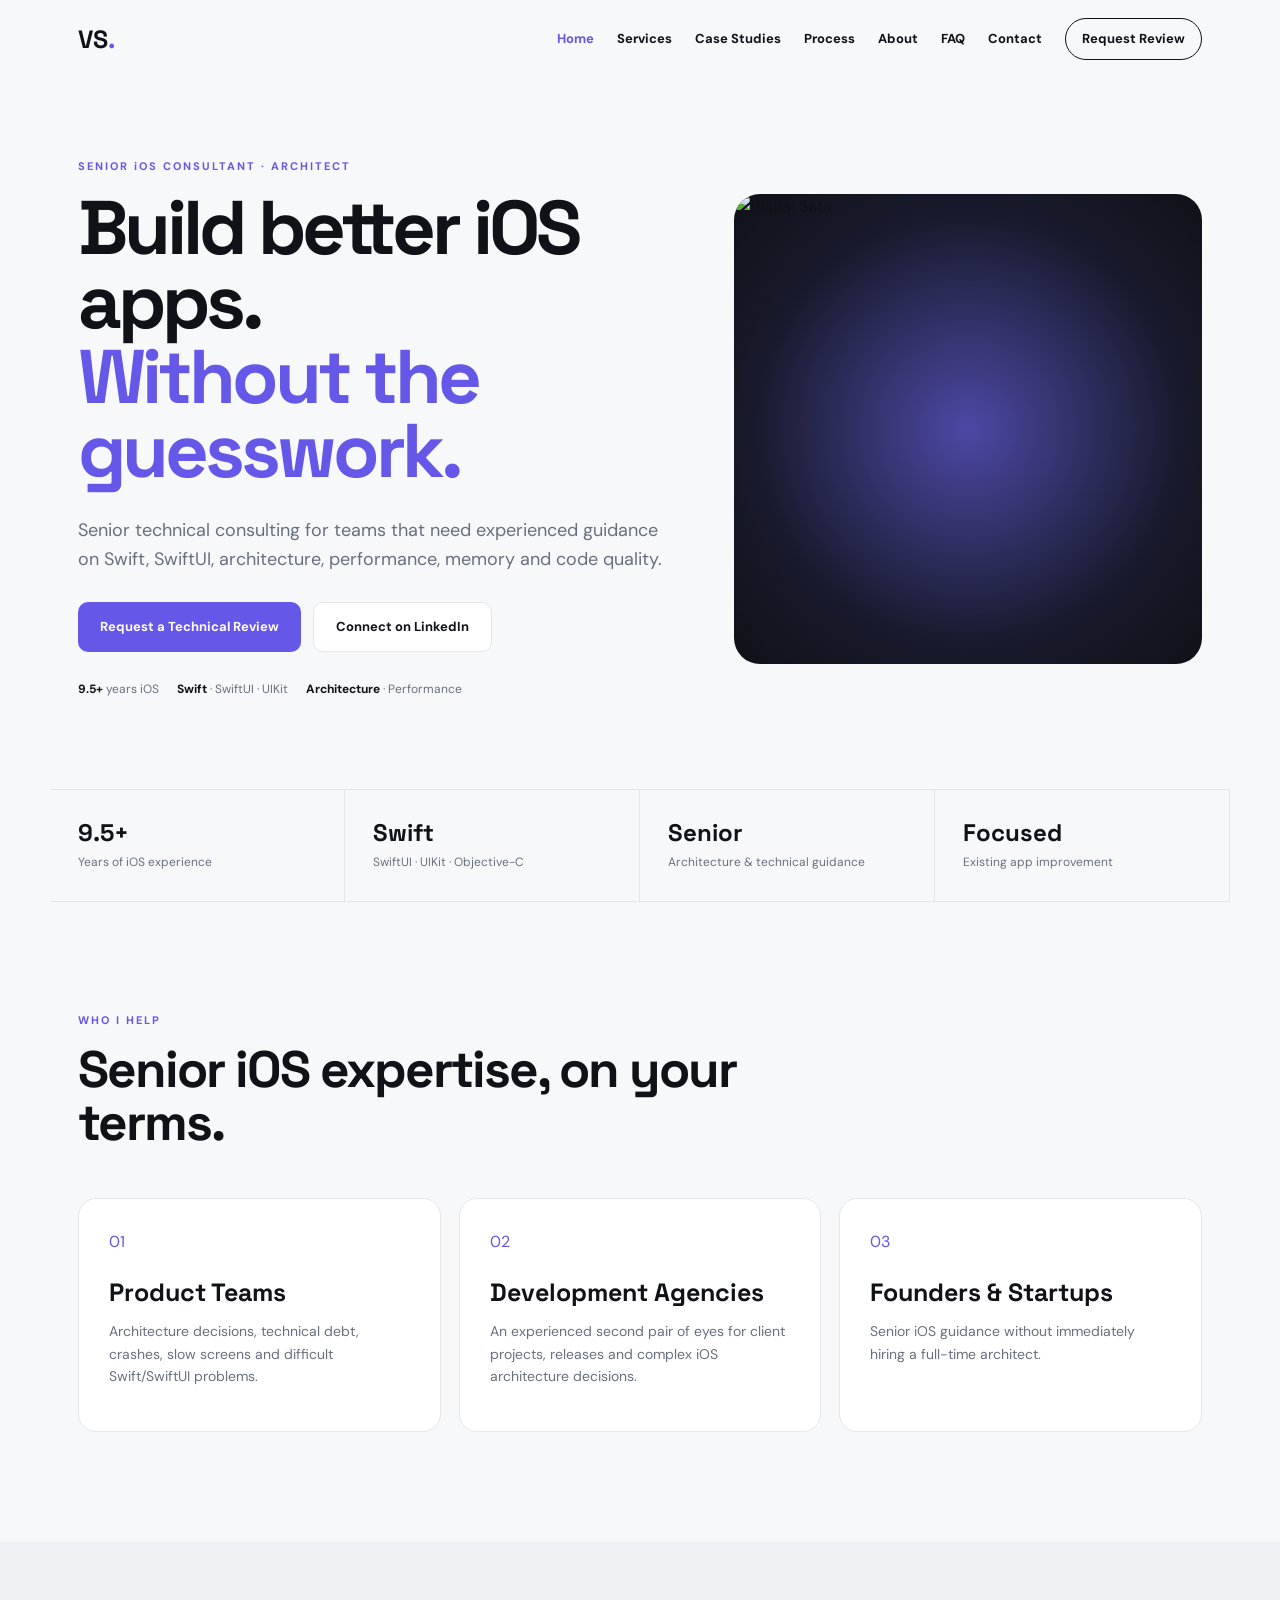
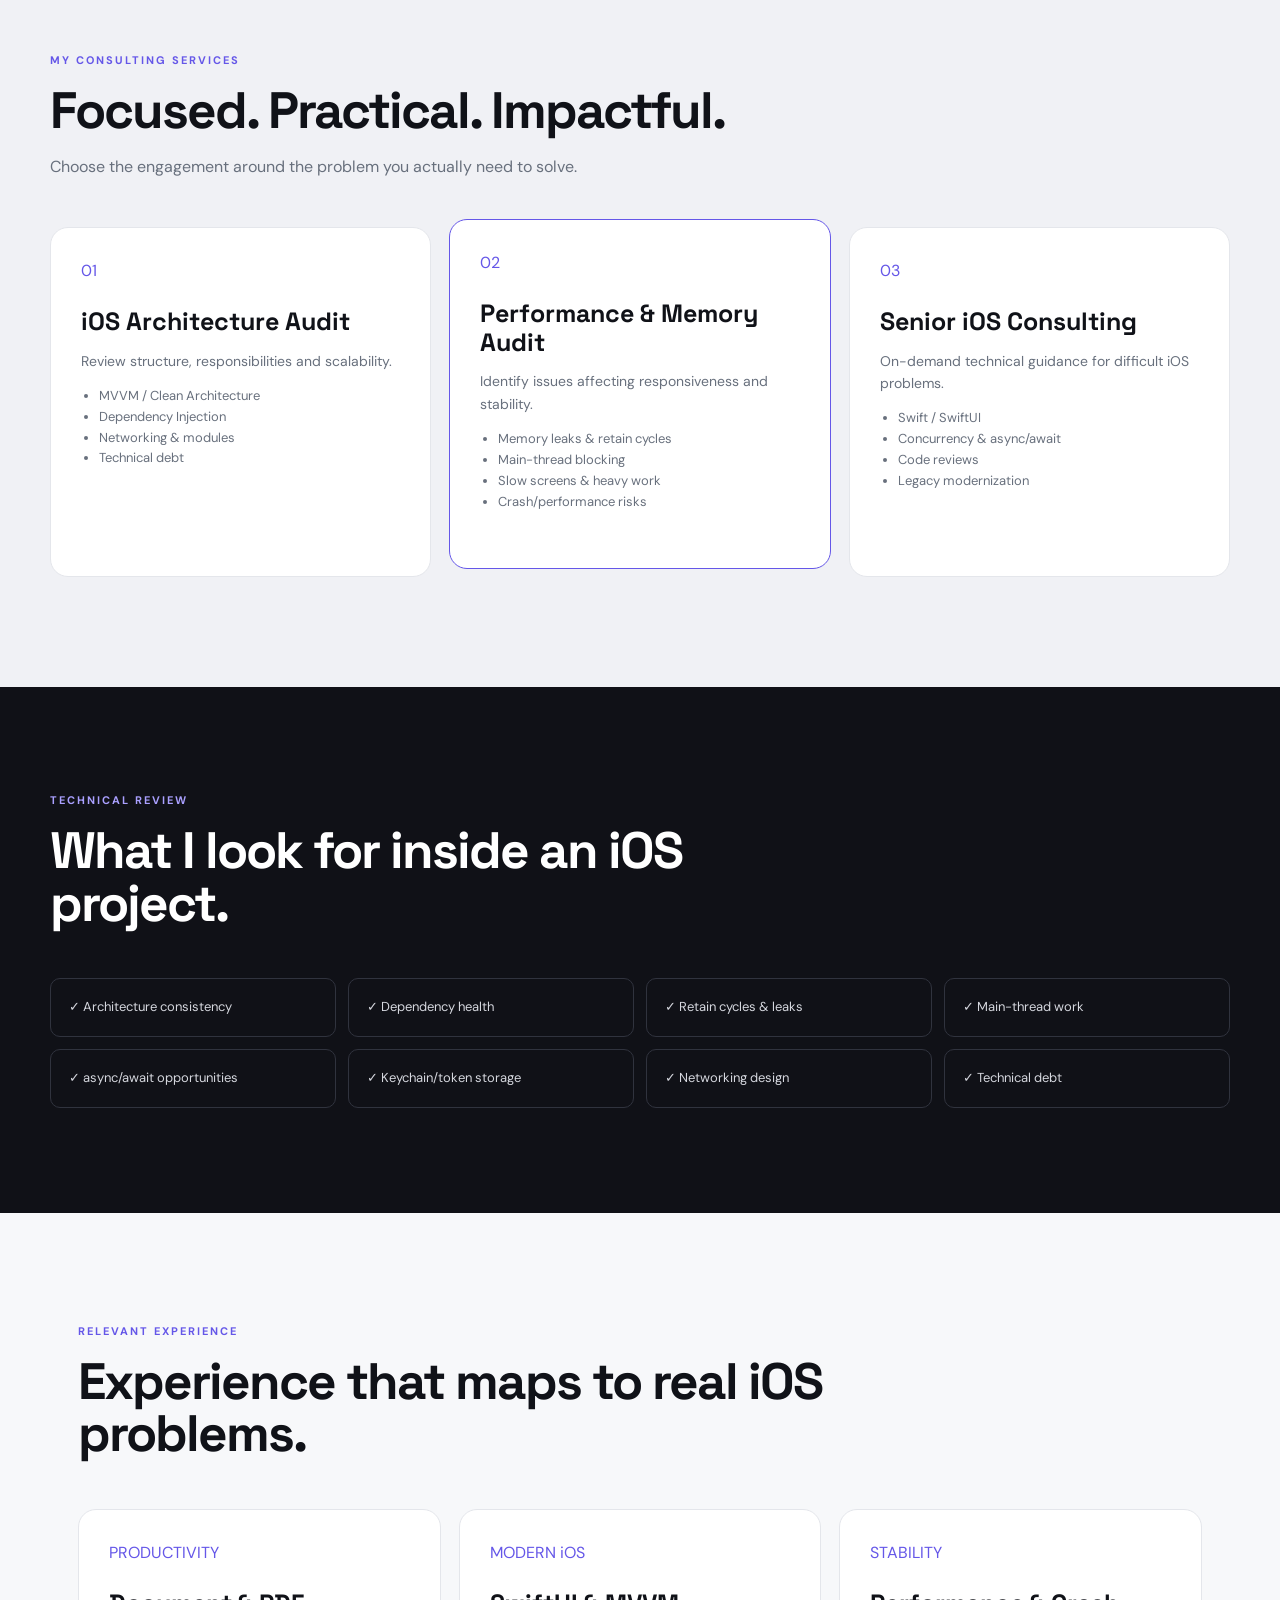
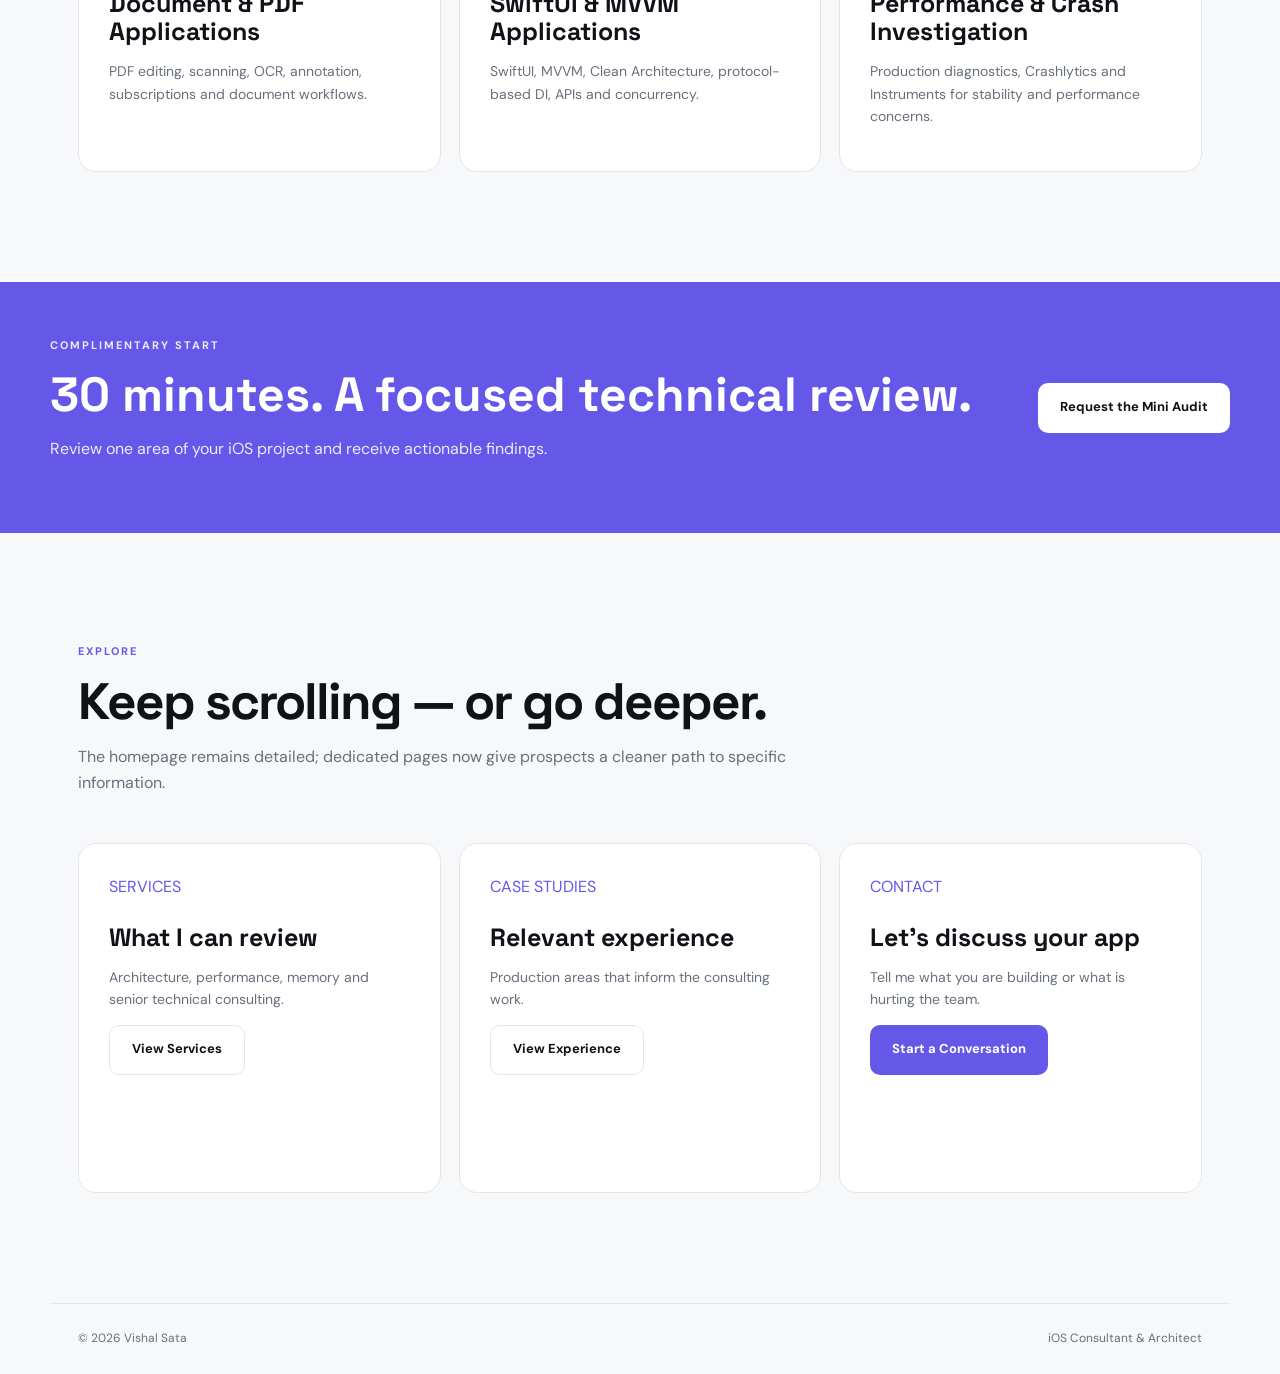
==== commit 24611271: "new form update with enquiry" ====
--- a/index.html
+++ b/index.html
@@ -1,183 +1,9 @@
-<!DOCTYPE html>
-<html lang="en">
-<head>
-  <meta charset="UTF-8">
-  <meta name="viewport" content="width=device-width, initial-scale=1.0">
-  <meta name="description" content="Vishal Sata — Senior iOS Consultant helping product teams and agencies with Swift, SwiftUI, architecture, performance, memory and code audits.">
-  <meta name="author" content="Vishal Sata">
-  <title>Vishal Sata — Senior iOS Consultant</title>
-  <link rel="stylesheet" href="style.css">
-</head>
-<body>
-<header class="nav">
-  <a class="brand" href="#home">VS<span>.</span></a>
-  <nav>
-    <a href="#services">Services</a>
-    <a href="#who">Who I Help</a>
-    <a href="#work">Experience</a>
-    <a href="#about">About</a>
-    <a class="nav-cta" href="#contact">Request Review</a>
-  </nav>
-</header>
-
-<main>
-<section id="home" class="hero">
-  <div class="hero-copy">
-    <p class="eyebrow">SENIOR iOS CONSULTANT · ARCHITECT</p>
-    <h1>Your iOS app has a problem.<br><em>Let's find it.</em></h1>
-    <p class="lead">Senior technical consulting for teams that need an experienced iOS specialist without adding a full-time architect.</p>
-    <div class="actions">
-      <a class="button primary" href="#contact">Request a Technical Review</a>
-      <a class="button ghost" href="#services">See How I Can Help</a>
-    </div>
-    <div class="proof-row">
-      <span><b>9.5+</b> years iOS</span>
-      <span><b>Swift</b> · SwiftUI · UIKit</span>
-      <span><b>Architecture</b> · Performance</span>
-    </div>
-  </div>
-  <div class="hero-panel">
-    <div class="panel-label">IOS TECHNICAL REVIEW</div>
-    <div class="panel-line"><span>Architecture</span><b>Review</b></div>
-    <div class="panel-line"><span>Memory</span><b>Investigate</b></div>
-    <div class="panel-line"><span>Performance</span><b>Profile</b></div>
-    <div class="panel-line"><span>Security</span><b>Validate</b></div>
-    <div class="panel-line"><span>Concurrency</span><b>Modernize</b></div>
-    <div class="panel-note">Actionable findings. Practical recommendations.</div>
-  </div>
-</section>
-
-<section class="metrics">
-  <div><strong>9.5+</strong><span>Years of iOS experience</span></div>
-  <div><strong>Swift</strong><span>SwiftUI · UIKit · Objective-C</span></div>
-  <div><strong>Senior</strong><span>Architecture & technical guidance</span></div>
-  <div><strong>Focused</strong><span>Existing app improvement</span></div>
-</section>
-
-<section id="who" class="section">
-  <div class="heading">
-    <p class="eyebrow">WHO I HELP</p>
-    <h2>Senior iOS help, without the overhead of a full-time architect.</h2>
-  </div>
-  <div class="who-grid">
-    <article><span>01</span><h3>Product Teams</h3><p>For teams dealing with technical debt, crashes, slow screens, architectural decisions or difficult Swift/SwiftUI problems.</p></article>
-    <article><span>02</span><h3>Development Agencies</h3><p>For agencies that need an experienced second pair of eyes during architecture decisions, client projects or release preparation.</p></article>
-    <article><span>03</span><h3>Founders & Startups</h3><p>For non-technical or lean teams that need senior iOS guidance before investing in a larger engineering team.</p></article>
-  </div>
-</section>
-
-<section id="services" class="section section-tint">
-  <div class="heading">
-    <p class="eyebrow">SERVICES</p>
-    <h2>Three ways I can help.</h2>
-    <p>Focused engagements designed around a specific technical problem.</p>
-  </div>
-  <div class="service-grid">
-    <article class="service">
-      <div class="service-no">01</div>
-      <h3>Architecture Audit</h3>
-      <p>Understand whether your current architecture will remain maintainable as the product and team grow.</p>
-      <ul><li>MVVM / Clean Architecture</li><li>Dependency Injection</li><li>Networking & project structure</li><li>Scalability & technical debt</li></ul>
-    </article>
-    <article class="service featured">
-      <div class="service-no">02</div>
-      <h3>Performance & Memory Audit</h3>
-      <p>Identify the issues affecting responsiveness, stability and production performance.</p>
-      <ul><li>Retain cycles & memory leaks</li><li>Main-thread blocking</li><li>Slow screens & heavy work</li><li>Crash/performance risks</li></ul>
-    </article>
-    <article class="service">
-      <div class="service-no">03</div>
-      <h3>Senior iOS Consulting</h3>
-      <p>Bring in experienced technical guidance when your team reaches a difficult iOS problem.</p>
-      <ul><li>Swift / SwiftUI</li><li>Concurrency & async/await</li><li>Code reviews</li><li>Legacy modernization</li></ul>
-    </article>
-  </div>
-</section>
-
-<section class="dark">
-  <div class="heading light">
-    <p class="eyebrow">TECHNICAL REVIEW</p>
-    <h2>What I look for inside an iOS project.</h2>
-  </div>
-  <div class="check-grid">
-    <div>✓ Architecture consistency</div><div>✓ Dependency health</div>
-    <div>✓ Retain cycles & leaks</div><div>✓ Main-thread work</div>
-    <div>✓ async/await opportunities</div><div>✓ Keychain/token storage</div>
-    <div>✓ Networking design</div><div>✓ Technical debt</div>
-  </div>
-</section>
-
-<section id="work" class="section">
-  <div class="heading">
-    <p class="eyebrow">RELEVANT EXPERIENCE</p>
-    <h2>Experience that maps directly to real iOS problems.</h2>
-    <p>Rather than inventing performance numbers or client results, this section shows the areas of production work that inform my consulting approach.</p>
-  </div>
-  <div class="experience-grid">
-    <article><div class="tag">PRODUCTIVITY</div><h3>Document & PDF Applications</h3><p>Experience across document workflows including PDF editing, scanning, OCR, annotation, subscriptions and production app concerns.</p></article>
-    <article><div class="tag">ARCHITECTURE</div><h3>Modern SwiftUI Applications</h3><p>Experience with SwiftUI, MVVM, Clean Architecture, protocol-based dependency injection, API layers and Swift concurrency.</p></article>
-    <article><div class="tag">STABILITY</div><h3>Production Diagnostics</h3><p>Experience investigating crashes and memory/performance issues using production diagnostics and tools such as Firebase Crashlytics and Instruments.</p></article>
-  </div>
-</section>
-
-<section class="audit-callout">
-  <div>
-    <p class="eyebrow">COMPLIMENTARY START</p>
-    <h2>30 minutes. A focused technical review.</h2>
-    <p>Choose one area of your iOS project. I’ll review it and share a few actionable findings. No obligation to continue.</p>
-  </div>
-  <a class="button white" href="#contact">Request the Mini Audit</a>
-</section>
-
-<section class="section">
-  <div class="heading">
-    <p class="eyebrow">PROCESS</p>
-    <h2>Simple. Focused. Practical.</h2>
-  </div>
-  <div class="steps">
-    <div><b>01</b><h3>Understand</h3><p>Discuss the application and the problem you want reviewed.</p></div>
-    <div><b>02</b><h3>Review</h3><p>Inspect the selected architecture, code or performance area.</p></div>
-    <div><b>03</b><h3>Prioritize</h3><p>Separate critical findings from improvements that can wait.</p></div>
-    <div><b>04</b><h3>Improve</h3><p>Get practical recommendations and optional deeper support.</p></div>
-  </div>
-</section>
-
-<section id="about" class="section about">
-  <div class="avatar">VS</div>
-  <div>
-    <p class="eyebrow">ABOUT VISHAL</p>
-    <h2>Senior iOS experience, applied where it matters.</h2>
-    <p>I’m Vishal Sata, a Senior iOS Developer with 9.5+ years of experience primarily across Swift, SwiftUI and UIKit, with Objective-C experience. My work spans architecture, APIs, concurrency, persistence, security, production diagnostics and modern iOS development.</p>
-    <p>I’m building this consulting practice to help teams solve difficult iOS problems with focused senior-level technical support.</p>
-    <div class="chips"><span>Swift</span><span>SwiftUI</span><span>UIKit</span><span>Objective-C</span><span>Combine</span><span>RxSwift</span><span>Concurrency</span><span>MVVM</span><span>Clean Architecture</span></div>
-  </div>
-</section>
-
-<section class="faq section">
-  <div class="heading"><p class="eyebrow">FAQ</p><h2>Before we talk.</h2></div>
-  <details><summary>Do I need a full architecture engagement?</summary><p>No. We can start with a focused review of one problem or one part of the application.</p></details>
-  <details><summary>Can you work with an existing development team?</summary><p>Yes. The consulting model is designed to complement an existing team with senior iOS review and technical guidance.</p></details>
-  <details><summary>What technologies can you review?</summary><p>Swift, SwiftUI, UIKit, Objective-C, Combine, concurrency, networking, MVVM/Clean Architecture and related iOS application concerns.</p></details>
-  <details><summary>How does the first conversation work?</summary><p>We identify the problem, choose a focused area for review, and decide whether a deeper audit or consulting engagement makes sense.</p></details>
-</section>
-
-<section id="contact" class="contact">
-  <div class="contact-inner">
-    <p class="eyebrow">START A CONVERSATION</p>
-    <h2>Have an iOS problem worth solving?</h2>
-    <p>Tell me what you’re building, what’s not working, or what you want reviewed.</p>
-    <form action="mailto:vishal89r@gmail.com" method="post" enctype="text/plain">
-      <div class="form-row"><input required name="name" placeholder="Your name"><input required type="email" name="email" placeholder="Work email"></div>
-      <input name="company" placeholder="Company (optional)">
-      <select name="need"><option value="">What can I help with?</option><option>Architecture audit</option><option>Performance / memory audit</option><option>Swift / SwiftUI issue</option><option>Code review</option><option>Senior iOS consulting</option></select>
-      <textarea required name="message" rows="6" placeholder="Briefly describe the problem..."></textarea>
-      <button class="button primary" type="submit">Request Technical Review</button>
-    </form>
-    <div class="contact-links"><a href="mailto:vishal89r@gmail.com">vishal89r@gmail.com</a><a href="https://www.linkedin.com/in/vishalsata-iosdev/" target="_blank" rel="noopener">LinkedIn</a></div>
-  </div>
-</section>
-</main>
-
-<footer><span>© 2026 Vishal Sata</span><span>iOS Consultant & Architect</span></footer>
-</body>
-</html>
+<!doctype html><html><head><meta charset="utf-8"><meta name="viewport" content="width=device-width,initial-scale=1"><meta name="description" content="Vishal Sata — Senior iOS Consultant and Architect"><title>iOS Consultant & Architect | Vishal Sata</title><link rel="stylesheet" href="style.css"></head><body><header class="nav"><a class="brand" href="index.html">VS<span>.</span></a><nav>
+<a class="active" href="index.html">Home</a><a class="" href="services.html">Services</a><a class="" href="case-studies.html">Case Studies</a><a class="" href="process.html">Process</a><a class="" href="about.html">About</a><a class="" href="faq.html">FAQ</a><a class="" href="contact.html">Contact</a><a class="nav-cta" href="contact.html">Request Review</a></nav></header><main><section class="hero"><div><p class="eyebrow">SENIOR iOS CONSULTANT · ARCHITECT</p><h1>Build better iOS apps.<br><em>Without the guesswork.</em></h1><p class="lead">Senior technical consulting for teams that need experienced guidance on Swift, SwiftUI, architecture, performance, memory and code quality.</p><div class="actions"><a class="button primary" href="contact.html">Request a Technical Review</a><a class="button ghost" href="https://www.linkedin.com/in/vishalsata-iosdev/" target="_blank">Connect on LinkedIn</a></div><div class="proof"><span><b>9.5+</b> years iOS</span><span><b>Swift</b> · SwiftUI · UIKit</span><span><b>Architecture</b> · Performance</span></div></div><div class="portrait-wrap"><img class="portrait" src="https://vishalsata.weebly.com/uploads/1/1/3/2/11322395/1398086508.png" alt="Vishal Sata"></div></section>
+<section class="metrics"><div><strong>9.5+</strong><span>Years of iOS experience</span></div><div><strong>Swift</strong><span>SwiftUI · UIKit · Objective-C</span></div><div><strong>Senior</strong><span>Architecture & technical guidance</span></div><div><strong>Focused</strong><span>Existing app improvement</span></div></section>
+<section class="section"><div class="heading"><p class="eyebrow">WHO I HELP</p><h2>Senior iOS expertise, on your terms.</h2></div><div class="who"><article><span class="num">01</span><h3>Product Teams</h3><p>Architecture decisions, technical debt, crashes, slow screens and difficult Swift/SwiftUI problems.</p></article><article><span class="num">02</span><h3>Development Agencies</h3><p>An experienced second pair of eyes for client projects, releases and complex iOS architecture decisions.</p></article><article><span class="num">03</span><h3>Founders & Startups</h3><p>Senior iOS guidance without immediately hiring a full-time architect.</p></article></div></section>
+<section class="section-tint section"><div class="heading"><p class="eyebrow">MY CONSULTING SERVICES</p><h2>Focused. Practical. Impactful.</h2><p>Choose the engagement around the problem you actually need to solve.</p></div><div class="cards"><article class="card"><span class="num">01</span><h3>iOS Architecture Audit</h3><p>Review structure, responsibilities and scalability.</p><ul><li>MVVM / Clean Architecture</li><li>Dependency Injection</li><li>Networking & modules</li><li>Technical debt</li></ul></article><article class="card featured"><span class="num">02</span><h3>Performance & Memory Audit</h3><p>Identify issues affecting responsiveness and stability.</p><ul><li>Memory leaks & retain cycles</li><li>Main-thread blocking</li><li>Slow screens & heavy work</li><li>Crash/performance risks</li></ul></article><article class="card"><span class="num">03</span><h3>Senior iOS Consulting</h3><p>On-demand technical guidance for difficult iOS problems.</p><ul><li>Swift / SwiftUI</li><li>Concurrency & async/await</li><li>Code reviews</li><li>Legacy modernization</li></ul></article></div></section>
+<section class="dark"><div class="heading"><p class="eyebrow">TECHNICAL REVIEW</p><h2>What I look for inside an iOS project.</h2></div><div class="check"><div>✓ Architecture consistency</div><div>✓ Dependency health</div><div>✓ Retain cycles & leaks</div><div>✓ Main-thread work</div><div>✓ async/await opportunities</div><div>✓ Keychain/token storage</div><div>✓ Networking design</div><div>✓ Technical debt</div></div></section>
+<section class="section"><div class="heading"><p class="eyebrow">RELEVANT EXPERIENCE</p><h2>Experience that maps to real iOS problems.</h2></div><div class="cases"><article class="case"><span class="tag">PRODUCTIVITY</span><h3>Document & PDF Applications</h3><p>PDF editing, scanning, OCR, annotation, subscriptions and document workflows.</p></article><article class="case"><span class="tag">MODERN iOS</span><h3>SwiftUI & MVVM Applications</h3><p>SwiftUI, MVVM, Clean Architecture, protocol-based DI, APIs and concurrency.</p></article><article class="case"><span class="tag">STABILITY</span><h3>Performance & Crash Investigation</h3><p>Production diagnostics, Crashlytics and Instruments for stability and performance concerns.</p></article></div></section>
+<section class="callout"><div><p class="eyebrow">COMPLIMENTARY START</p><h2>30 minutes. A focused technical review.</h2><p>Review one area of your iOS project and receive actionable findings.</p></div><a class="button white" href="contact.html">Request the Mini Audit</a></section>
+<section class="section"><div class="heading"><p class="eyebrow">EXPLORE</p><h2>Keep scrolling — or go deeper.</h2><p>The homepage remains detailed; dedicated pages now give prospects a cleaner path to specific information.</p></div><div class="cards"><article class="card"><span class="num">SERVICES</span><h3>What I can review</h3><p>Architecture, performance, memory and senior technical consulting.</p><a class="button ghost" href="services.html">View Services</a></article><article class="card"><span class="num">CASE STUDIES</span><h3>Relevant experience</h3><p>Production areas that inform the consulting work.</p><a class="button ghost" href="case-studies.html">View Experience</a></article><article class="card"><span class="num">CONTACT</span><h3>Let's discuss your app</h3><p>Tell me what you are building or what is hurting the team.</p><a class="button primary" href="contact.html">Start a Conversation</a></article></div></section></main><footer><span>© 2026 Vishal Sata</span><span>iOS Consultant & Architect</span></footer></body></html>
--- a/style.css
+++ b/style.css
@@ -1,20 +1,3 @@
 @import url('https://fonts.googleapis.com/css2?family=DM+Sans:wght@400;500;600;700&family=Space+Grotesk:wght@500;600;700&display=swap');
-:root{--ink:#101218;--muted:#68707d;--line:#e4e6eb;--paper:#f7f8fa;--white:#fff;--accent:#6557e8;--accent2:#4e41cf;--dark:#101117;--max:1180px}
-*{box-sizing:border-box}html{scroll-behavior:smooth}body{margin:0;background:var(--paper);color:var(--ink);font-family:"DM Sans",sans-serif;line-height:1.6}a{text-decoration:none;color:inherit}
-.nav{height:78px;max-width:var(--max);padding:0 28px;margin:auto;display:flex;align-items:center;justify-content:space-between}.brand{font:700 25px "Space Grotesk";letter-spacing:-1px}.brand span{color:var(--accent)}nav{display:flex;gap:28px;align-items:center;font-size:13px;font-weight:700}nav>a:not(.nav-cta):hover{color:var(--accent)}.nav-cta{border:1px solid var(--ink);border-radius:999px;padding:10px 17px}
-.hero{max-width:var(--max);min-height:650px;margin:auto;padding:85px 28px 95px;display:grid;grid-template-columns:1.15fr .85fr;gap:70px;align-items:center}.eyebrow{margin:0 0 15px;color:var(--accent);font-size:11px;font-weight:700;letter-spacing:2.2px}.hero h1,.heading h2,.service h3,.who-grid h3,.experience-grid h3,.steps h3,.about h2,.contact h2{font-family:"Space Grotesk",sans-serif}.hero h1{margin:0;font-size:clamp(48px,6vw,78px);line-height:.98;letter-spacing:-4px}.hero h1 em{font-style:normal;color:var(--accent)}.lead{max-width:650px;margin:28px 0;color:var(--muted);font-size:18px}.actions{display:flex;gap:12px;flex-wrap:wrap}.button{display:inline-flex;align-items:center;justify-content:center;min-height:50px;padding:0 22px;border-radius:10px;border:0;font:700 13px "DM Sans";cursor:pointer}.primary{background:var(--accent);color:#fff}.primary:hover{background:var(--accent2);transform:translateY(-1px)}.ghost{background:#fff;border:1px solid var(--line)}.proof-row{display:flex;gap:18px;flex-wrap:wrap;margin-top:28px;color:var(--muted);font-size:12px}.proof-row span:before{content:"•";color:var(--accent);margin-right:7px}.proof-row b{color:var(--ink)}
-.hero-panel{padding:28px;border-radius:20px;background:#171921;color:#fff;box-shadow:0 30px 70px rgba(0,0,0,.15);transform:rotate(1deg)}.panel-label{font-size:10px;letter-spacing:2px;color:#9ca1af;margin-bottom:18px}.panel-line{display:flex;justify-content:space-between;padding:17px 0;border-bottom:1px solid #30333e;font-size:14px}.panel-line b{color:#c4bdff}.panel-note{margin-top:22px;color:#aaaebb;font-size:12px}
-.metrics{max-width:var(--max);margin:auto;border-top:1px solid var(--line);border-bottom:1px solid var(--line);display:grid;grid-template-columns:repeat(4,1fr)}.metrics div{padding:27px 28px;border-right:1px solid var(--line)}.metrics div:last-child{border-right:0}.metrics strong{display:block;font:700 24px "Space Grotesk"}.metrics span{font-size:12px;color:var(--muted)}
-.section{max-width:var(--max);margin:auto;padding:115px 28px}.heading{max-width:760px;margin-bottom:48px}.heading h2,.about h2,.contact h2{margin:0;font-size:clamp(36px,4vw,54px);line-height:1.03;letter-spacing:-2.2px}.heading>p:last-child{color:var(--muted)}
-.who-grid,.service-grid,.experience-grid{display:grid;grid-template-columns:repeat(3,1fr);gap:18px}.who-grid article,.experience-grid article{padding:30px;border-top:1px solid var(--ink)}.who-grid span,.service-no{color:var(--accent);font-weight:700;font-size:11px;letter-spacing:1px}.who-grid h3,.experience-grid h3{font-size:25px;line-height:1.15;margin:22px 0 10px}.who-grid p,.experience-grid p{color:var(--muted);font-size:14px}
-.section-tint{max-width:none;background:#f0f1f5;padding-left:max(28px,calc((100% - var(--max))/2));padding-right:max(28px,calc((100% - var(--max))/2))}.service-grid{max-width:var(--max)}.service{background:#fff;border:1px solid var(--line);border-radius:18px;padding:32px;min-height:390px}.service.featured{border:1.5px solid var(--accent);transform:translateY(-8px)}.service h3{font-size:26px;line-height:1.1;margin:27px 0 12px}.service p{font-size:14px;color:var(--muted)}.service ul{padding:0;margin:24px 0 0;list-style:none}.service li{padding:7px 0;border-top:1px solid var(--line);font-size:13px}
-.dark{background:var(--dark);color:#fff;padding:105px max(28px,calc((100% - var(--max))/2))}.light .eyebrow{color:#aaa0ff}.check-grid{max-width:var(--max);display:grid;grid-template-columns:repeat(4,1fr);gap:12px}.check-grid div{border:1px solid #30333e;border-radius:10px;padding:18px;color:#d5d7de;font-size:13px}
-.experience-grid article{background:#fff;border:1px solid var(--line);border-top:1px solid var(--line);border-radius:16px;padding:30px}.tag{color:var(--accent);font-size:10px;font-weight:700;letter-spacing:1.5px}.experience-grid h3{margin-top:15px}
-.audit-callout{background:var(--accent);color:#fff;padding:55px max(28px,calc((100% - var(--max))/2));display:flex;align-items:center;justify-content:space-between;gap:40px}.audit-callout h2{font:700 clamp(34px,4vw,48px) "Space Grotesk";line-height:1.05;letter-spacing:-2px;margin:0}.audit-callout p:not(.eyebrow){max-width:720px;color:#eeeaff}.white{background:#fff;color:var(--ink);white-space:nowrap}
-.steps{display:grid;grid-template-columns:repeat(4,1fr);gap:18px}.steps div{border-top:1px solid var(--ink);padding-top:20px}.steps b{color:var(--accent)}.steps h3{margin:18px 0 8px}.steps p{color:var(--muted);font-size:13px}
-.about{display:grid;grid-template-columns:180px 1fr;gap:55px}.avatar{width:150px;height:150px;border-radius:50%;background:var(--dark);color:#fff;display:grid;place-items:center;font:700 38px "Space Grotesk"}.about p:not(.eyebrow){max-width:800px;color:var(--muted)}.chips{display:flex;flex-wrap:wrap;gap:8px;margin-top:25px}.chips span{background:#fff;border:1px solid var(--line);border-radius:999px;padding:8px 12px;font-size:12px}
-.faq{max-width:900px}.faq details{border-top:1px solid var(--line);padding:20px 0}.faq details:last-child{border-bottom:1px solid var(--line)}.faq summary{cursor:pointer;font-weight:700}.faq details p{color:var(--muted);max-width:700px}
-.contact{background:#fff;border-top:1px solid var(--line);padding:95px 28px 100px}.contact-inner{max-width:720px;margin:auto;text-align:center}.contact form{margin-top:30px;display:grid;gap:12px;text-align:left}.form-row{display:grid;grid-template-columns:1fr 1fr;gap:12px}.contact input,.contact select,.contact textarea{width:100%;border:1px solid var(--line);border-radius:10px;padding:14px 15px;font:14px "DM Sans";background:#fafbfc;color:var(--ink)}.contact textarea{resize:vertical}.contact form .button{width:max-content}.contact-links{display:flex;justify-content:center;gap:24px;margin-top:22px;font-size:13px;font-weight:700}.contact-links a:hover{color:var(--accent)}
-footer{max-width:var(--max);margin:auto;padding:24px 28px;display:flex;justify-content:space-between;color:var(--muted);font-size:12px;border-top:1px solid var(--line)}
-@media(max-width:850px){nav a:not(.nav-cta){display:none}.hero{grid-template-columns:1fr;padding-top:55px}.metrics,.who-grid,.service-grid,.experience-grid,.check-grid,.steps{grid-template-columns:1fr 1fr}.service.featured{transform:none}.audit-callout{flex-direction:column;align-items:flex-start}.about{grid-template-columns:1fr}}
-@media(max-width:560px){.hero h1{letter-spacing:-2.5px}.metrics,.who-grid,.service-grid,.experience-grid,.check-grid,.steps{grid-template-columns:1fr}.section{padding-top:80px;padding-bottom:80px}.form-row{grid-template-columns:1fr}.audit-callout{padding-top:40px;padding-bottom:40px}footer{flex-direction:column;gap:7px}}
+:root{--ink:#101218;--muted:#68707d;--line:#e4e6eb;--paper:#f7f8fa;--white:#fff;--accent:#6557e8;--dark:#101117;--max:1180px}*{box-sizing:border-box}html{scroll-behavior:smooth}body{margin:0;background:var(--paper);color:var(--ink);font-family:'DM Sans',sans-serif;line-height:1.6}a{text-decoration:none;color:inherit}.nav{height:78px;max-width:var(--max);padding:0 28px;margin:auto;display:flex;align-items:center;justify-content:space-between}.brand{font:700 25px 'Space Grotesk'}.brand span,.eyebrow,.num,.tag{color:var(--accent)}nav{display:flex;gap:23px;align-items:center;font-size:13px;font-weight:700}nav a:hover,nav .active{color:var(--accent)}.nav-cta{border:1px solid var(--ink);border-radius:999px;padding:10px 16px}.hero{max-width:var(--max);min-height:650px;margin:auto;padding:80px 28px 90px;display:grid;grid-template-columns:1.12fr .88fr;gap:60px;align-items:center}.eyebrow{margin:0 0 15px;font-size:11px;font-weight:700;letter-spacing:2px}.hero h1,.heading h2,h1,h2,h3{font-family:'Space Grotesk'}.hero h1{margin:0;font-size:clamp(48px,6vw,76px);line-height:.98;letter-spacing:-4px}.hero h1 em{font-style:normal;color:var(--accent)}.lead{max-width:650px;margin:28px 0;color:var(--muted);font-size:18px}.actions{display:flex;gap:12px;flex-wrap:wrap}.button{display:inline-flex;align-items:center;justify-content:center;min-height:50px;padding:0 22px;border-radius:10px;border:0;font-weight:700;font-size:13px;cursor:pointer}.primary{background:var(--accent);color:white}.ghost{background:white;border:1px solid var(--line)}.proof{display:flex;gap:18px;flex-wrap:wrap;margin-top:28px;color:var(--muted);font-size:12px}.proof b{color:var(--ink)}.portrait-wrap{height:470px;border-radius:26px;overflow:hidden;background:radial-gradient(circle,#4d48a5,#171a2b 65%,#101117);display:flex;align-items:end;justify-content:center}.portrait{width:100%;height:100%;object-fit:contain;object-position:center bottom}.metrics{max-width:var(--max);margin:auto;border-block:1px solid var(--line);display:grid;grid-template-columns:repeat(4,1fr)}.metrics div{padding:27px 28px;border-right:1px solid var(--line)}.metrics strong{display:block;font:700 24px 'Space Grotesk'}.metrics span{font-size:12px;color:var(--muted)}.section{max-width:var(--max);margin:auto;padding:110px 28px}.section-tint{max-width:none;background:#f0f1f5;padding-inline:max(28px,calc((100% - var(--max))/2))}.heading{max-width:760px;margin-bottom:48px}.heading h2,.about h2{margin:0;font-size:clamp(36px,4vw,54px);line-height:1.03;letter-spacing:-2px}.heading>p:last-child{color:var(--muted)}.who,.cards,.cases,.steps{display:grid;grid-template-columns:repeat(3,1fr);gap:18px}.who article,.card,.case{background:white;border:1px solid var(--line);border-radius:18px;padding:30px}.card{min-height:350px}.card.featured{border:1.5px solid var(--accent);transform:translateY(-8px)}.card h3,.who h3,.case h3{font-size:25px;line-height:1.15;margin:23px 0 10px}.card p,.who p,.case p,.step p{font-size:14px;color:var(--muted)}.card ul,.case ul{padding-left:18px;color:var(--muted);font-size:13px}.dark{background:var(--dark);color:white;padding:105px max(28px,calc((100% - var(--max))/2))}.dark .eyebrow{color:#aaa0ff}.check{display:grid;grid-template-columns:repeat(4,1fr);gap:12px}.check div{padding:18px;border:1px solid #30333e;border-radius:10px;color:#d5d7de;font-size:13px}.callout{background:var(--accent);color:white;padding:55px max(28px,calc((100% - var(--max))/2));display:flex;justify-content:space-between;align-items:center;gap:35px}.callout h2{margin:0;font-size:clamp(34px,4vw,48px);line-height:1.05}.callout p{max-width:720px;color:#eeeaff}.white{background:white;color:var(--ink);white-space:nowrap}.page-hero{background:var(--dark);color:white;padding:85px max(28px,calc((100% - var(--max))/2)) 80px}.page-hero h1{max-width:850px;margin:0;font-size:clamp(45px,6vw,70px);line-height:1;letter-spacing:-3px}.page-hero p:last-child{max-width:720px;color:#c6c8d1;font-size:17px}.steps{grid-template-columns:repeat(4,1fr)}.step{padding:20px 0;border-top:1px solid var(--ink)}.step b{color:var(--accent)}.about{display:grid;grid-template-columns:230px 1fr;gap:55px}.about-photo{width:210px;height:260px;object-fit:cover;object-position:center top;border-radius:20px}.about p:not(.eyebrow){max-width:800px;color:var(--muted)}.chips{display:flex;flex-wrap:wrap;gap:8px;margin-top:25px}.chips span{background:white;border:1px solid var(--line);border-radius:999px;padding:8px 12px;font-size:12px}.faq{max-width:900px}.faq details{border-top:1px solid var(--line);padding:20px 0}.faq details:last-child{border-bottom:1px solid var(--line)}.faq summary{cursor:pointer;font-weight:700}.faq details p{color:var(--muted)}.contact{background:white;padding:95px 28px}.contact-inner{max-width:720px;margin:auto;text-align:center}.contact form{margin-top:30px;display:grid;gap:12px;text-align:left}.form-row{display:grid;grid-template-columns:1fr 1fr;gap:12px}input,select,textarea{width:100%;padding:14px;border:1px solid var(--line);border-radius:10px;background:#fafbfc;font:14px 'DM Sans'}textarea{resize:vertical}.contact-links{display:flex;justify-content:center;gap:25px;margin-top:20px;font-size:13px;font-weight:700}footer{max-width:var(--max);margin:auto;padding:25px 28px;display:flex;justify-content:space-between;color:var(--muted);font-size:12px;border-top:1px solid var(--line)}@media(max-width:850px){nav a:not(.nav-cta){display:none}.hero{grid-template-columns:1fr;padding-top:55px}.metrics,.who,.cards,.cases,.check,.steps{grid-template-columns:1fr 1fr}.card.featured{transform:none}.about{grid-template-columns:1fr}.callout{flex-direction:column;align-items:flex-start}}@media(max-width:560px){.hero h1{letter-spacing:-2.5px}.metrics,.who,.cards,.cases,.check,.steps{grid-template-columns:1fr}.section{padding-block:80px}.portrait-wrap{height:350px}.form-row{grid-template-columns:1fr}footer{flex-direction:column;gap:7px}}
+[data-fs-error='email']{display:block;color:#b42318;font-size:12px;margin-top:-4px}
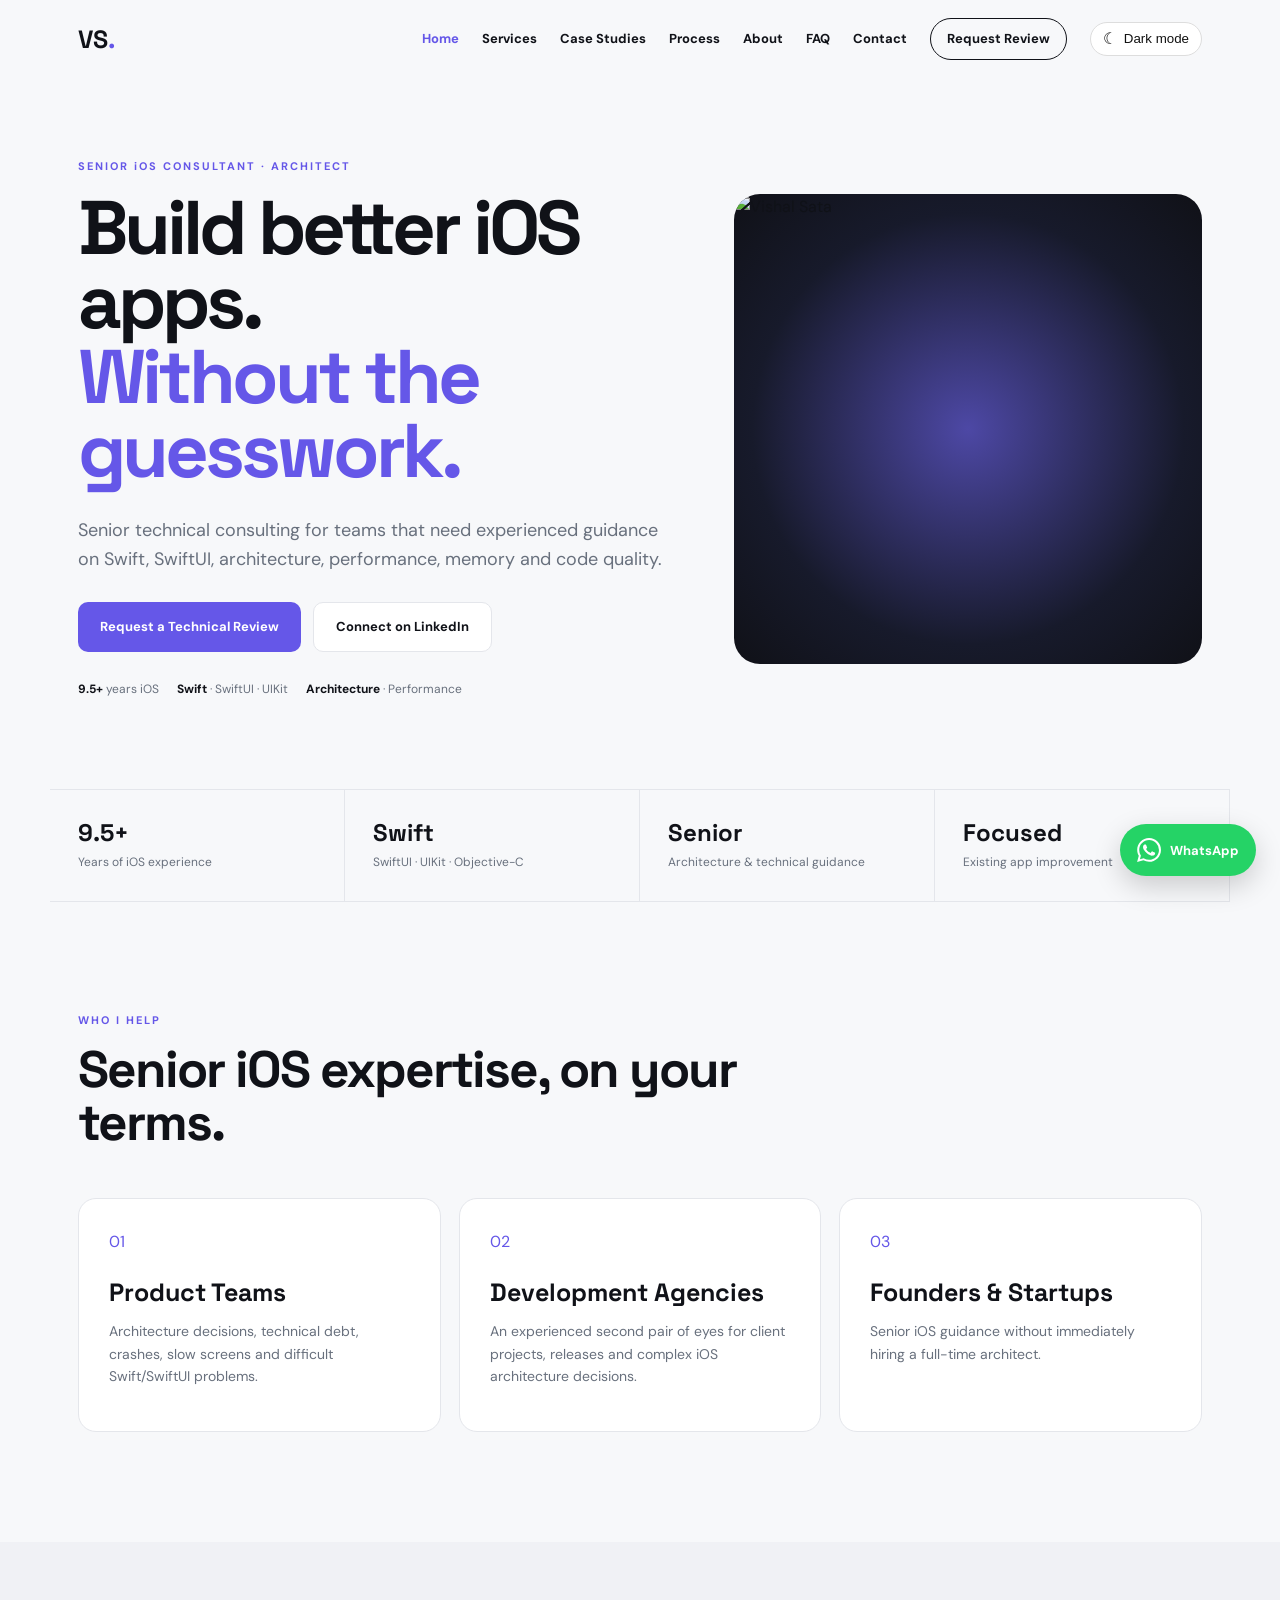
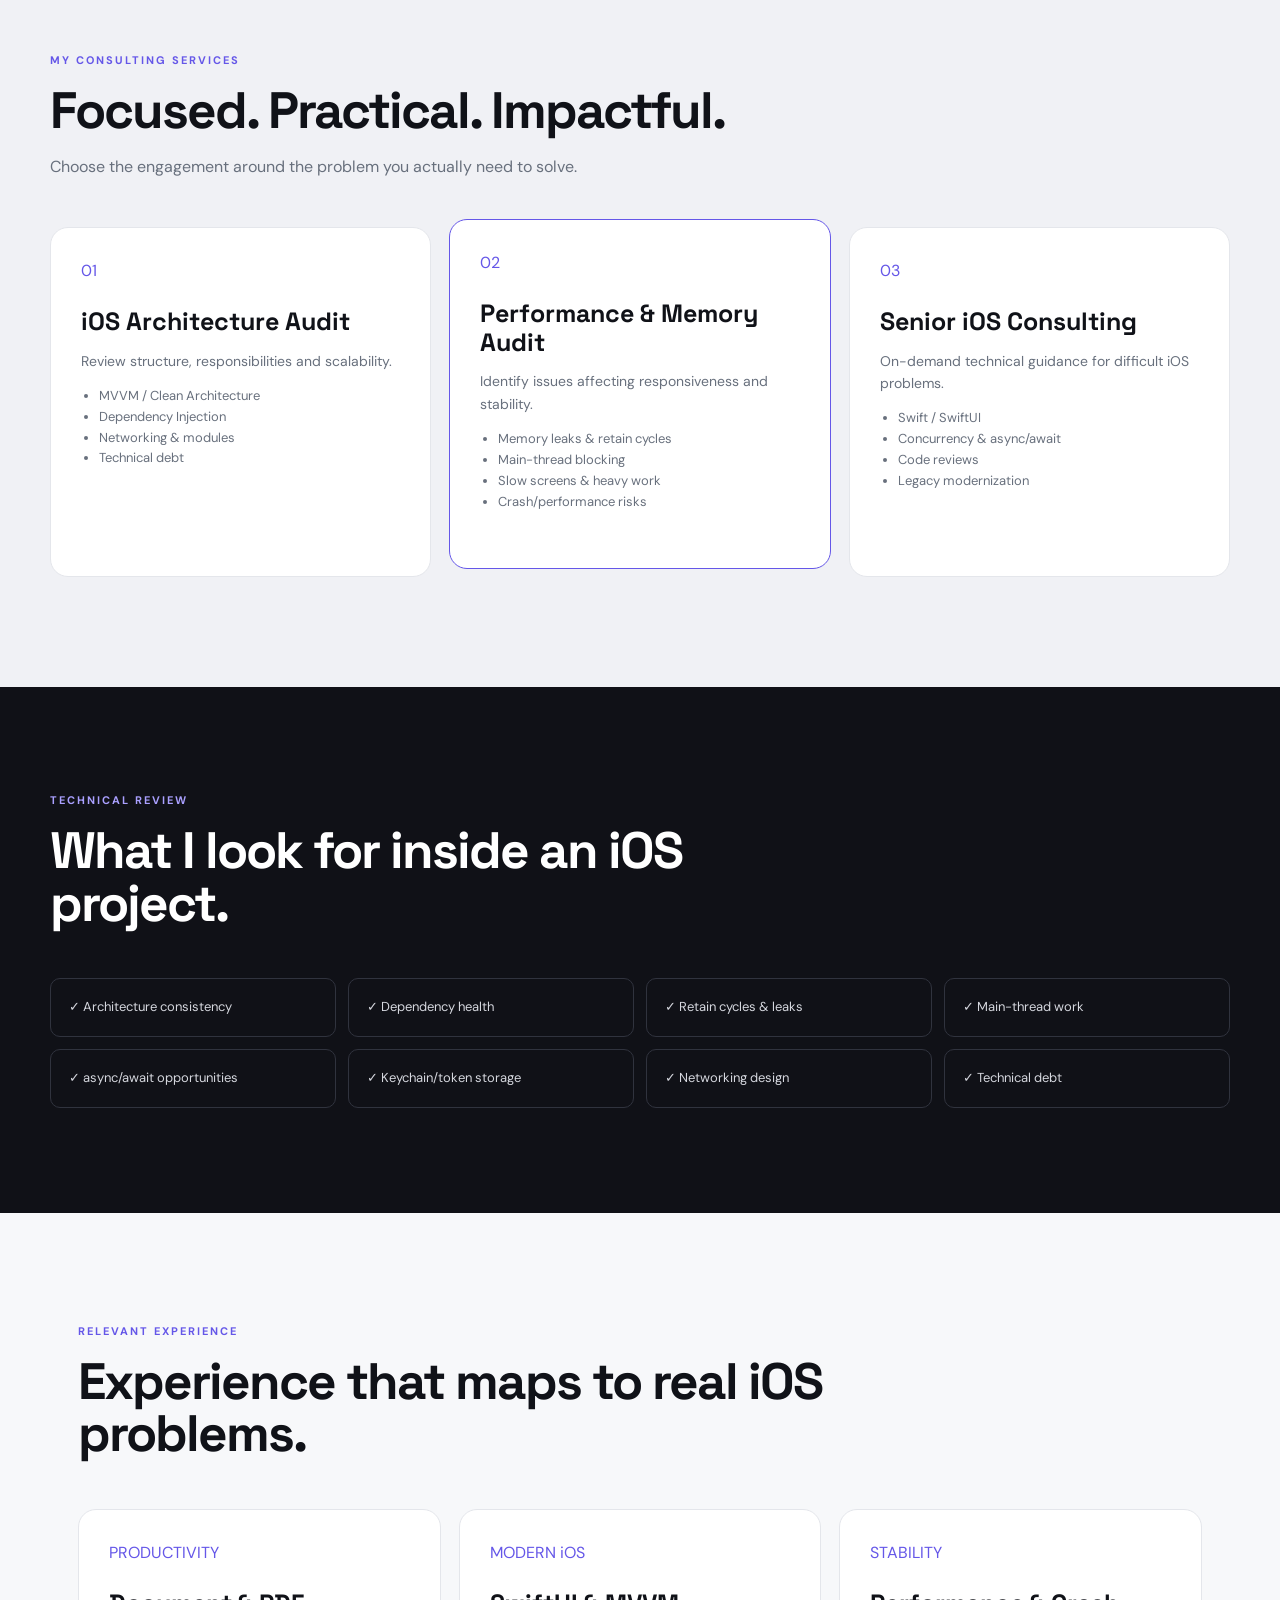
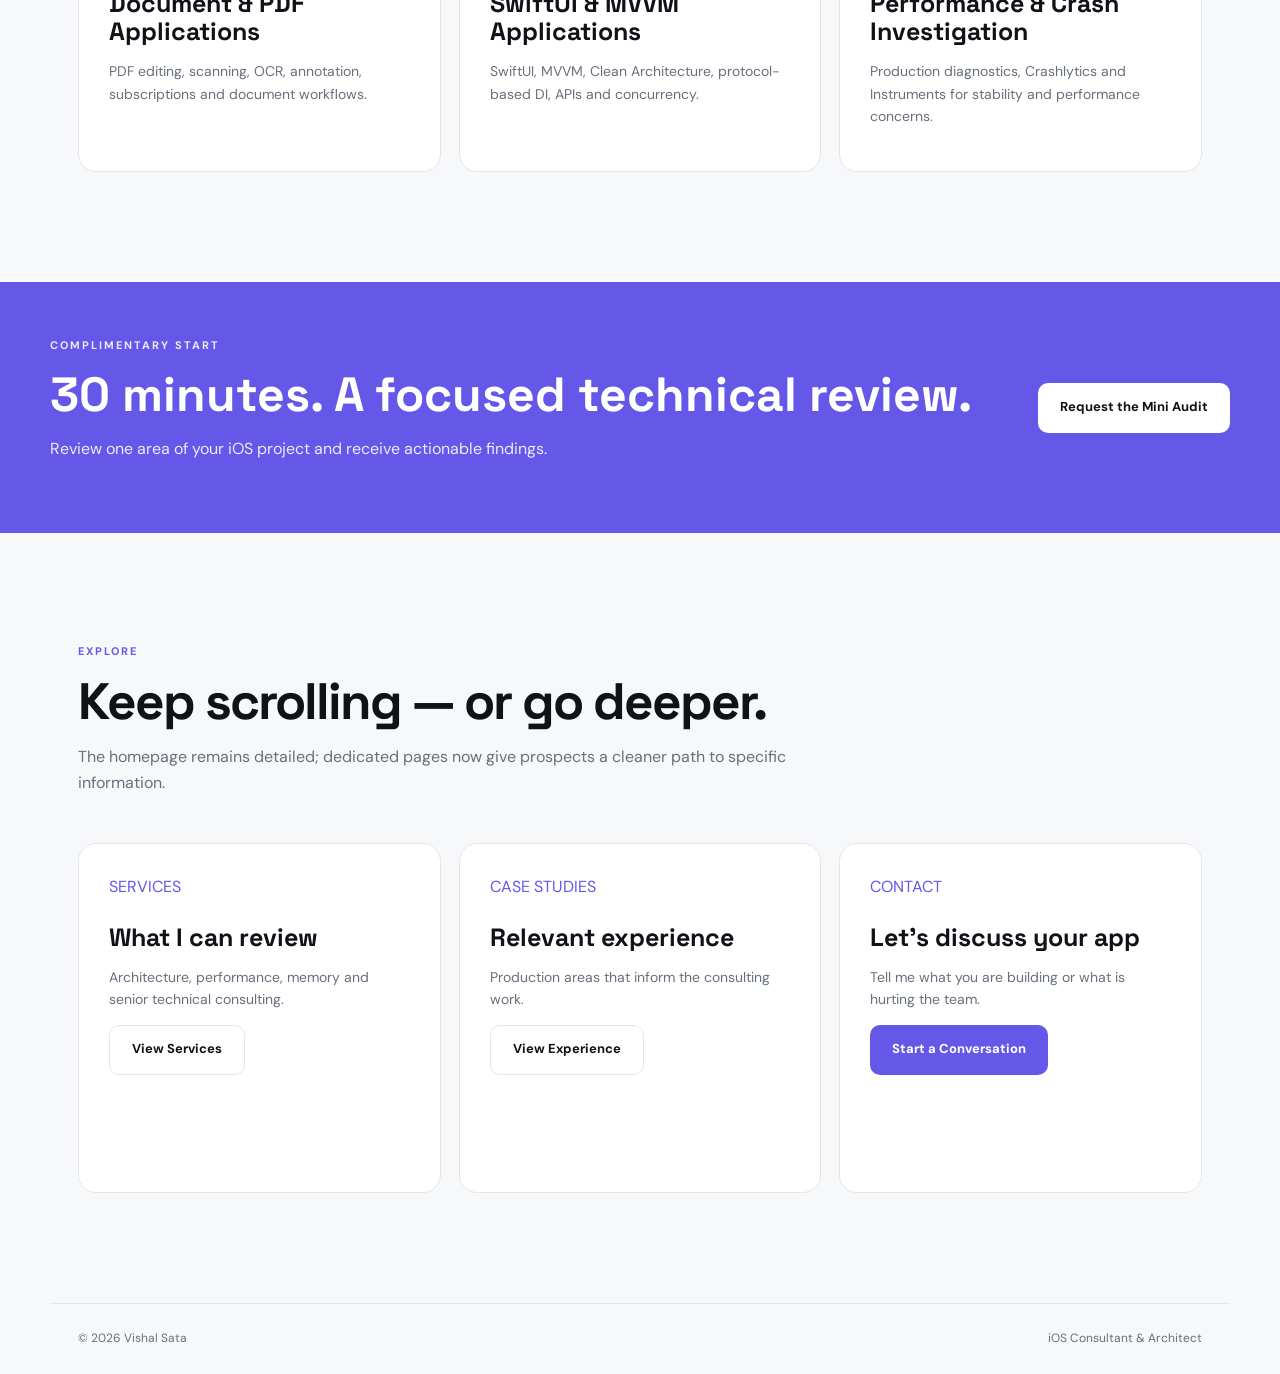
==== commit a76ea101: "Dark Mode + Whatsapp about.html case-studies.html contact.html faq.html index.html process.html READ" ====
--- a/index.html
+++ b/index.html
@@ -1,9 +1,56 @@
 <!doctype html><html><head><meta charset="utf-8"><meta name="viewport" content="width=device-width,initial-scale=1"><meta name="description" content="Vishal Sata — Senior iOS Consultant and Architect"><title>iOS Consultant & Architect | Vishal Sata</title><link rel="stylesheet" href="style.css"></head><body><header class="nav"><a class="brand" href="index.html">VS<span>.</span></a><nav>
-<a class="active" href="index.html">Home</a><a class="" href="services.html">Services</a><a class="" href="case-studies.html">Case Studies</a><a class="" href="process.html">Process</a><a class="" href="about.html">About</a><a class="" href="faq.html">FAQ</a><a class="" href="contact.html">Contact</a><a class="nav-cta" href="contact.html">Request Review</a></nav></header><main><section class="hero"><div><p class="eyebrow">SENIOR iOS CONSULTANT · ARCHITECT</p><h1>Build better iOS apps.<br><em>Without the guesswork.</em></h1><p class="lead">Senior technical consulting for teams that need experienced guidance on Swift, SwiftUI, architecture, performance, memory and code quality.</p><div class="actions"><a class="button primary" href="contact.html">Request a Technical Review</a><a class="button ghost" href="https://www.linkedin.com/in/vishalsata-iosdev/" target="_blank">Connect on LinkedIn</a></div><div class="proof"><span><b>9.5+</b> years iOS</span><span><b>Swift</b> · SwiftUI · UIKit</span><span><b>Architecture</b> · Performance</span></div></div><div class="portrait-wrap"><img class="portrait" src="https://vishalsata.weebly.com/uploads/1/1/3/2/11322395/1398086508.png" alt="Vishal Sata"></div></section>
+<a class="active" href="index.html">Home</a><a class="" href="services.html">Services</a><a class="" href="case-studies.html">Case Studies</a><a class="" href="process.html">Process</a><a class="" href="about.html">About</a><a class="" href="faq.html">FAQ</a><a class="" href="contact.html">Contact</a><a class="nav-cta" href="contact.html">Request Review</a>
+<button class="theme-toggle" type="button" aria-label="Switch to dark mode" aria-pressed="false">
+  <span class="theme-toggle-icon" aria-hidden="true">☾</span>
+  <span class="theme-toggle-label">Dark mode</span>
+</button>
+
+</nav></header><main><section class="hero"><div><p class="eyebrow">SENIOR iOS CONSULTANT · ARCHITECT</p><h1>Build better iOS apps.<br><em>Without the guesswork.</em></h1><p class="lead">Senior technical consulting for teams that need experienced guidance on Swift, SwiftUI, architecture, performance, memory and code quality.</p><div class="actions"><a class="button primary" href="contact.html">Request a Technical Review</a><a class="button ghost" href="https://www.linkedin.com/in/vishalsata-iosdev/" target="_blank">Connect on LinkedIn</a></div><div class="proof"><span><b>9.5+</b> years iOS</span><span><b>Swift</b> · SwiftUI · UIKit</span><span><b>Architecture</b> · Performance</span></div></div><div class="portrait-wrap"><img class="portrait" src="https://vishalsata.weebly.com/uploads/1/1/3/2/11322395/1398086508.png" alt="Vishal Sata"></div></section>
 <section class="metrics"><div><strong>9.5+</strong><span>Years of iOS experience</span></div><div><strong>Swift</strong><span>SwiftUI · UIKit · Objective-C</span></div><div><strong>Senior</strong><span>Architecture & technical guidance</span></div><div><strong>Focused</strong><span>Existing app improvement</span></div></section>
 <section class="section"><div class="heading"><p class="eyebrow">WHO I HELP</p><h2>Senior iOS expertise, on your terms.</h2></div><div class="who"><article><span class="num">01</span><h3>Product Teams</h3><p>Architecture decisions, technical debt, crashes, slow screens and difficult Swift/SwiftUI problems.</p></article><article><span class="num">02</span><h3>Development Agencies</h3><p>An experienced second pair of eyes for client projects, releases and complex iOS architecture decisions.</p></article><article><span class="num">03</span><h3>Founders & Startups</h3><p>Senior iOS guidance without immediately hiring a full-time architect.</p></article></div></section>
 <section class="section-tint section"><div class="heading"><p class="eyebrow">MY CONSULTING SERVICES</p><h2>Focused. Practical. Impactful.</h2><p>Choose the engagement around the problem you actually need to solve.</p></div><div class="cards"><article class="card"><span class="num">01</span><h3>iOS Architecture Audit</h3><p>Review structure, responsibilities and scalability.</p><ul><li>MVVM / Clean Architecture</li><li>Dependency Injection</li><li>Networking & modules</li><li>Technical debt</li></ul></article><article class="card featured"><span class="num">02</span><h3>Performance & Memory Audit</h3><p>Identify issues affecting responsiveness and stability.</p><ul><li>Memory leaks & retain cycles</li><li>Main-thread blocking</li><li>Slow screens & heavy work</li><li>Crash/performance risks</li></ul></article><article class="card"><span class="num">03</span><h3>Senior iOS Consulting</h3><p>On-demand technical guidance for difficult iOS problems.</p><ul><li>Swift / SwiftUI</li><li>Concurrency & async/await</li><li>Code reviews</li><li>Legacy modernization</li></ul></article></div></section>
 <section class="dark"><div class="heading"><p class="eyebrow">TECHNICAL REVIEW</p><h2>What I look for inside an iOS project.</h2></div><div class="check"><div>✓ Architecture consistency</div><div>✓ Dependency health</div><div>✓ Retain cycles & leaks</div><div>✓ Main-thread work</div><div>✓ async/await opportunities</div><div>✓ Keychain/token storage</div><div>✓ Networking design</div><div>✓ Technical debt</div></div></section>
 <section class="section"><div class="heading"><p class="eyebrow">RELEVANT EXPERIENCE</p><h2>Experience that maps to real iOS problems.</h2></div><div class="cases"><article class="case"><span class="tag">PRODUCTIVITY</span><h3>Document & PDF Applications</h3><p>PDF editing, scanning, OCR, annotation, subscriptions and document workflows.</p></article><article class="case"><span class="tag">MODERN iOS</span><h3>SwiftUI & MVVM Applications</h3><p>SwiftUI, MVVM, Clean Architecture, protocol-based DI, APIs and concurrency.</p></article><article class="case"><span class="tag">STABILITY</span><h3>Performance & Crash Investigation</h3><p>Production diagnostics, Crashlytics and Instruments for stability and performance concerns.</p></article></div></section>
 <section class="callout"><div><p class="eyebrow">COMPLIMENTARY START</p><h2>30 minutes. A focused technical review.</h2><p>Review one area of your iOS project and receive actionable findings.</p></div><a class="button white" href="contact.html">Request the Mini Audit</a></section>
-<section class="section"><div class="heading"><p class="eyebrow">EXPLORE</p><h2>Keep scrolling — or go deeper.</h2><p>The homepage remains detailed; dedicated pages now give prospects a cleaner path to specific information.</p></div><div class="cards"><article class="card"><span class="num">SERVICES</span><h3>What I can review</h3><p>Architecture, performance, memory and senior technical consulting.</p><a class="button ghost" href="services.html">View Services</a></article><article class="card"><span class="num">CASE STUDIES</span><h3>Relevant experience</h3><p>Production areas that inform the consulting work.</p><a class="button ghost" href="case-studies.html">View Experience</a></article><article class="card"><span class="num">CONTACT</span><h3>Let's discuss your app</h3><p>Tell me what you are building or what is hurting the team.</p><a class="button primary" href="contact.html">Start a Conversation</a></article></div></section></main><footer><span>© 2026 Vishal Sata</span><span>iOS Consultant & Architect</span></footer></body></html>+<section class="section"><div class="heading"><p class="eyebrow">EXPLORE</p><h2>Keep scrolling — or go deeper.</h2><p>The homepage remains detailed; dedicated pages now give prospects a cleaner path to specific information.</p></div><div class="cards"><article class="card"><span class="num">SERVICES</span><h3>What I can review</h3><p>Architecture, performance, memory and senior technical consulting.</p><a class="button ghost" href="services.html">View Services</a></article><article class="card"><span class="num">CASE STUDIES</span><h3>Relevant experience</h3><p>Production areas that inform the consulting work.</p><a class="button ghost" href="case-studies.html">View Experience</a></article><article class="card"><span class="num">CONTACT</span><h3>Let's discuss your app</h3><p>Tell me what you are building or what is hurting the team.</p><a class="button primary" href="contact.html">Start a Conversation</a></article></div></section></main><footer><span>© 2026 Vishal Sata</span><span>iOS Consultant & Architect</span></footer>
+<a class="whatsapp-float" href="https://wa.me/918306888568?text=Hi%20Vishal%2C%20I%27d%20like%20to%20discuss%20an%20iOS%20consulting%20requirement." target="_blank" rel="noopener noreferrer" aria-label="Contact Vishal on WhatsApp">
+  <svg viewBox="0 0 24 24" aria-hidden="true">
+    <path d="M20.52 3.48A11.84 11.84 0 0 0 12.08 0C5.53 0 .2 5.33.2 11.89c0 2.1.55 4.15 1.6 5.96L.1 24l6.3-1.65a11.86 11.86 0 0 0 5.68 1.44h.01c6.55 0 11.89-5.33 11.89-11.89 0-3.18-1.24-6.17-3.46-8.42ZM12.09 21.76h-.01a9.86 9.86 0 0 1-5.03-1.38l-.36-.21-3.74.98 1-3.64-.23-.37a9.86 9.86 0 0 1-1.51-5.25C2.21 6.45 6.64 2.02 12.09 2.02c2.64 0 5.12 1.03 6.98 2.89a9.83 9.83 0 0 1 2.9 6.99c0 5.45-4.43 9.86-9.88 9.86Zm5.41-7.39c-.3-.15-1.76-.87-2.03-.97-.27-.1-.47-.15-.67.15-.2.3-.77.97-.94 1.17-.17.2-.35.22-.65.07-.3-.15-1.25-.46-2.38-1.47-.88-.79-1.48-1.76-1.65-2.06-.17-.3-.02-.46.13-.61.13-.13.3-.35.45-.52.15-.17.2-.3.3-.5.1-.2.05-.37-.02-.52-.07-.15-.67-1.62-.92-2.22-.24-.58-.49-.5-.67-.51h-.57c-.2 0-.52.07-.8.37-.27.3-1.04 1.02-1.04 2.49s1.07 2.89 1.22 3.09c.15.2 2.1 3.2 5.09 4.49.71.31 1.26.49 1.69.63.71.23 1.36.2 1.87.12.57-.08 1.76-.72 2.01-1.42.25-.7.25-1.3.17-1.42-.07-.12-.27-.2-.57-.35Z"/>
+  </svg>
+  <span>WhatsApp</span>
+</a>
+
+
+<script>
+(function () {
+  const root = document.documentElement;
+  const key = "vishal-theme";
+  const saved = localStorage.getItem(key);
+  const prefersDark = window.matchMedia && window.matchMedia("(prefers-color-scheme: dark)").matches;
+  if (saved === "dark" || (!saved && prefersDark)) root.classList.add("dark-mode");
+
+  document.addEventListener("DOMContentLoaded", function () {
+    const button = document.querySelector(".theme-toggle");
+    if (!button) return;
+    const icon = button.querySelector(".theme-toggle-icon");
+    const label = button.querySelector(".theme-toggle-label");
+
+    function update() {
+      const dark = root.classList.contains("dark-mode");
+      button.setAttribute("aria-pressed", String(dark));
+      button.setAttribute("aria-label", dark ? "Switch to light mode" : "Switch to dark mode");
+      if (icon) icon.textContent = dark ? "☀" : "☾";
+      if (label) label.textContent = dark ? "Light mode" : "Dark mode";
+    }
+
+    update();
+    button.addEventListener("click", function () {
+      const dark = root.classList.toggle("dark-mode");
+      localStorage.setItem(key, dark ? "dark" : "light");
+      update();
+    });
+  });
+})();
+</script>
+
+</body></html>
--- a/style.css
+++ b/style.css
@@ -1,3 +1,120 @@
 @import url('https://fonts.googleapis.com/css2?family=DM+Sans:wght@400;500;600;700&family=Space+Grotesk:wght@500;600;700&display=swap');
 :root{--ink:#101218;--muted:#68707d;--line:#e4e6eb;--paper:#f7f8fa;--white:#fff;--accent:#6557e8;--dark:#101117;--max:1180px}*{box-sizing:border-box}html{scroll-behavior:smooth}body{margin:0;background:var(--paper);color:var(--ink);font-family:'DM Sans',sans-serif;line-height:1.6}a{text-decoration:none;color:inherit}.nav{height:78px;max-width:var(--max);padding:0 28px;margin:auto;display:flex;align-items:center;justify-content:space-between}.brand{font:700 25px 'Space Grotesk'}.brand span,.eyebrow,.num,.tag{color:var(--accent)}nav{display:flex;gap:23px;align-items:center;font-size:13px;font-weight:700}nav a:hover,nav .active{color:var(--accent)}.nav-cta{border:1px solid var(--ink);border-radius:999px;padding:10px 16px}.hero{max-width:var(--max);min-height:650px;margin:auto;padding:80px 28px 90px;display:grid;grid-template-columns:1.12fr .88fr;gap:60px;align-items:center}.eyebrow{margin:0 0 15px;font-size:11px;font-weight:700;letter-spacing:2px}.hero h1,.heading h2,h1,h2,h3{font-family:'Space Grotesk'}.hero h1{margin:0;font-size:clamp(48px,6vw,76px);line-height:.98;letter-spacing:-4px}.hero h1 em{font-style:normal;color:var(--accent)}.lead{max-width:650px;margin:28px 0;color:var(--muted);font-size:18px}.actions{display:flex;gap:12px;flex-wrap:wrap}.button{display:inline-flex;align-items:center;justify-content:center;min-height:50px;padding:0 22px;border-radius:10px;border:0;font-weight:700;font-size:13px;cursor:pointer}.primary{background:var(--accent);color:white}.ghost{background:white;border:1px solid var(--line)}.proof{display:flex;gap:18px;flex-wrap:wrap;margin-top:28px;color:var(--muted);font-size:12px}.proof b{color:var(--ink)}.portrait-wrap{height:470px;border-radius:26px;overflow:hidden;background:radial-gradient(circle,#4d48a5,#171a2b 65%,#101117);display:flex;align-items:end;justify-content:center}.portrait{width:100%;height:100%;object-fit:contain;object-position:center bottom}.metrics{max-width:var(--max);margin:auto;border-block:1px solid var(--line);display:grid;grid-template-columns:repeat(4,1fr)}.metrics div{padding:27px 28px;border-right:1px solid var(--line)}.metrics strong{display:block;font:700 24px 'Space Grotesk'}.metrics span{font-size:12px;color:var(--muted)}.section{max-width:var(--max);margin:auto;padding:110px 28px}.section-tint{max-width:none;background:#f0f1f5;padding-inline:max(28px,calc((100% - var(--max))/2))}.heading{max-width:760px;margin-bottom:48px}.heading h2,.about h2{margin:0;font-size:clamp(36px,4vw,54px);line-height:1.03;letter-spacing:-2px}.heading>p:last-child{color:var(--muted)}.who,.cards,.cases,.steps{display:grid;grid-template-columns:repeat(3,1fr);gap:18px}.who article,.card,.case{background:white;border:1px solid var(--line);border-radius:18px;padding:30px}.card{min-height:350px}.card.featured{border:1.5px solid var(--accent);transform:translateY(-8px)}.card h3,.who h3,.case h3{font-size:25px;line-height:1.15;margin:23px 0 10px}.card p,.who p,.case p,.step p{font-size:14px;color:var(--muted)}.card ul,.case ul{padding-left:18px;color:var(--muted);font-size:13px}.dark{background:var(--dark);color:white;padding:105px max(28px,calc((100% - var(--max))/2))}.dark .eyebrow{color:#aaa0ff}.check{display:grid;grid-template-columns:repeat(4,1fr);gap:12px}.check div{padding:18px;border:1px solid #30333e;border-radius:10px;color:#d5d7de;font-size:13px}.callout{background:var(--accent);color:white;padding:55px max(28px,calc((100% - var(--max))/2));display:flex;justify-content:space-between;align-items:center;gap:35px}.callout h2{margin:0;font-size:clamp(34px,4vw,48px);line-height:1.05}.callout p{max-width:720px;color:#eeeaff}.white{background:white;color:var(--ink);white-space:nowrap}.page-hero{background:var(--dark);color:white;padding:85px max(28px,calc((100% - var(--max))/2)) 80px}.page-hero h1{max-width:850px;margin:0;font-size:clamp(45px,6vw,70px);line-height:1;letter-spacing:-3px}.page-hero p:last-child{max-width:720px;color:#c6c8d1;font-size:17px}.steps{grid-template-columns:repeat(4,1fr)}.step{padding:20px 0;border-top:1px solid var(--ink)}.step b{color:var(--accent)}.about{display:grid;grid-template-columns:230px 1fr;gap:55px}.about-photo{width:210px;height:260px;object-fit:cover;object-position:center top;border-radius:20px}.about p:not(.eyebrow){max-width:800px;color:var(--muted)}.chips{display:flex;flex-wrap:wrap;gap:8px;margin-top:25px}.chips span{background:white;border:1px solid var(--line);border-radius:999px;padding:8px 12px;font-size:12px}.faq{max-width:900px}.faq details{border-top:1px solid var(--line);padding:20px 0}.faq details:last-child{border-bottom:1px solid var(--line)}.faq summary{cursor:pointer;font-weight:700}.faq details p{color:var(--muted)}.contact{background:white;padding:95px 28px}.contact-inner{max-width:720px;margin:auto;text-align:center}.contact form{margin-top:30px;display:grid;gap:12px;text-align:left}.form-row{display:grid;grid-template-columns:1fr 1fr;gap:12px}input,select,textarea{width:100%;padding:14px;border:1px solid var(--line);border-radius:10px;background:#fafbfc;font:14px 'DM Sans'}textarea{resize:vertical}.contact-links{display:flex;justify-content:center;gap:25px;margin-top:20px;font-size:13px;font-weight:700}footer{max-width:var(--max);margin:auto;padding:25px 28px;display:flex;justify-content:space-between;color:var(--muted);font-size:12px;border-top:1px solid var(--line)}@media(max-width:850px){nav a:not(.nav-cta){display:none}.hero{grid-template-columns:1fr;padding-top:55px}.metrics,.who,.cards,.cases,.check,.steps{grid-template-columns:1fr 1fr}.card.featured{transform:none}.about{grid-template-columns:1fr}.callout{flex-direction:column;align-items:flex-start}}@media(max-width:560px){.hero h1{letter-spacing:-2.5px}.metrics,.who,.cards,.cases,.check,.steps{grid-template-columns:1fr}.section{padding-block:80px}.portrait-wrap{height:350px}.form-row{grid-template-columns:1fr}footer{flex-direction:column;gap:7px}}
 [data-fs-error='email']{display:block;color:#b42318;font-size:12px;margin-top:-4px}
+
+/* Floating WhatsApp contact button */
+.whatsapp-float{
+  position:fixed;
+  right:24px;
+  bottom:24px;
+  z-index:9999;
+  display:inline-flex;
+  align-items:center;
+  gap:9px;
+  min-height:52px;
+  padding:0 17px;
+  border-radius:999px;
+  background:#25D366;
+  color:#fff;
+  text-decoration:none;
+  font:700 13px 'DM Sans',sans-serif;
+  box-shadow:0 10px 28px rgba(0,0,0,.18);
+  transition:transform .2s ease,box-shadow .2s ease;
+}
+.whatsapp-float:hover{
+  transform:translateY(-3px);
+  box-shadow:0 14px 34px rgba(0,0,0,.24);
+}
+.whatsapp-float svg{
+  width:24px;
+  height:24px;
+  fill:currentColor;
+  flex:0 0 24px;
+}
+@media(max-width:560px){
+  .whatsapp-float{
+    right:16px;
+    bottom:16px;
+    width:54px;
+    height:54px;
+    min-height:54px;
+    padding:0;
+    justify-content:center;
+  }
+  .whatsapp-float span{display:none}
+  .whatsapp-float svg{width:27px;height:27px;flex-basis:27px}
+}
+
+
+/* Dark mode */
+:root {
+  color-scheme: light;
+  --theme-transition: background-color .25s ease, color .25s ease, border-color .25s ease, box-shadow .25s ease;
+}
+body, header, nav, section, footer, .card, .service-card, .case-card, .faq-item,
+input, textarea, select, .hero, .metric, .process-step {
+  transition: var(--theme-transition);
+}
+.theme-toggle {
+  display:inline-flex;
+  align-items:center;
+  gap:7px;
+  border:1px solid var(--border, #ddd);
+  background:var(--surface, #fff);
+  color:var(--text, #111);
+  border-radius:999px;
+  padding:8px 12px;
+  cursor:pointer;
+  font:600 12px/1 inherit;
+}
+.theme-toggle-icon { font-size:16px; line-height:1; }
+html.dark-mode { color-scheme: dark; }
+html.dark-mode body {
+  background:#0d1117;
+  color:#e6edf3;
+}
+html.dark-mode header,
+html.dark-mode nav,
+html.dark-mode footer {
+  background:#111820;
+  color:#e6edf3;
+  border-color:#26313d;
+}
+html.dark-mode .theme-toggle {
+  background:#18212b;
+  color:#f2f6fa;
+  border-color:#344454;
+}
+html.dark-mode a { color:#8ab4f8; }
+html.dark-mode .card,
+html.dark-mode .service-card,
+html.dark-mode .case-card,
+html.dark-mode .faq-item,
+html.dark-mode .metric,
+html.dark-mode .process-step {
+  background:#151d26;
+  color:#e6edf3;
+  border-color:#2a3745;
+  box-shadow:0 8px 28px rgba(0,0,0,.22);
+}
+html.dark-mode input,
+html.dark-mode textarea,
+html.dark-mode select {
+  background:#111820;
+  color:#e6edf3;
+  border-color:#344454;
+}
+html.dark-mode input::placeholder,
+html.dark-mode textarea::placeholder { color:#8b98a6; }
+html.dark-mode .muted,
+html.dark-mode .eyebrow,
+html.dark-mode .small,
+html.dark-mode .meta { color:#aab6c3; }
+html.dark-mode .hero {
+  background:#0d1117;
+}
+html.dark-mode img { opacity:.96; }
+@media(max-width:760px){
+  .theme-toggle-label { display:none; }
+  .theme-toggle { width:38px; height:38px; padding:0; justify-content:center; }
+}
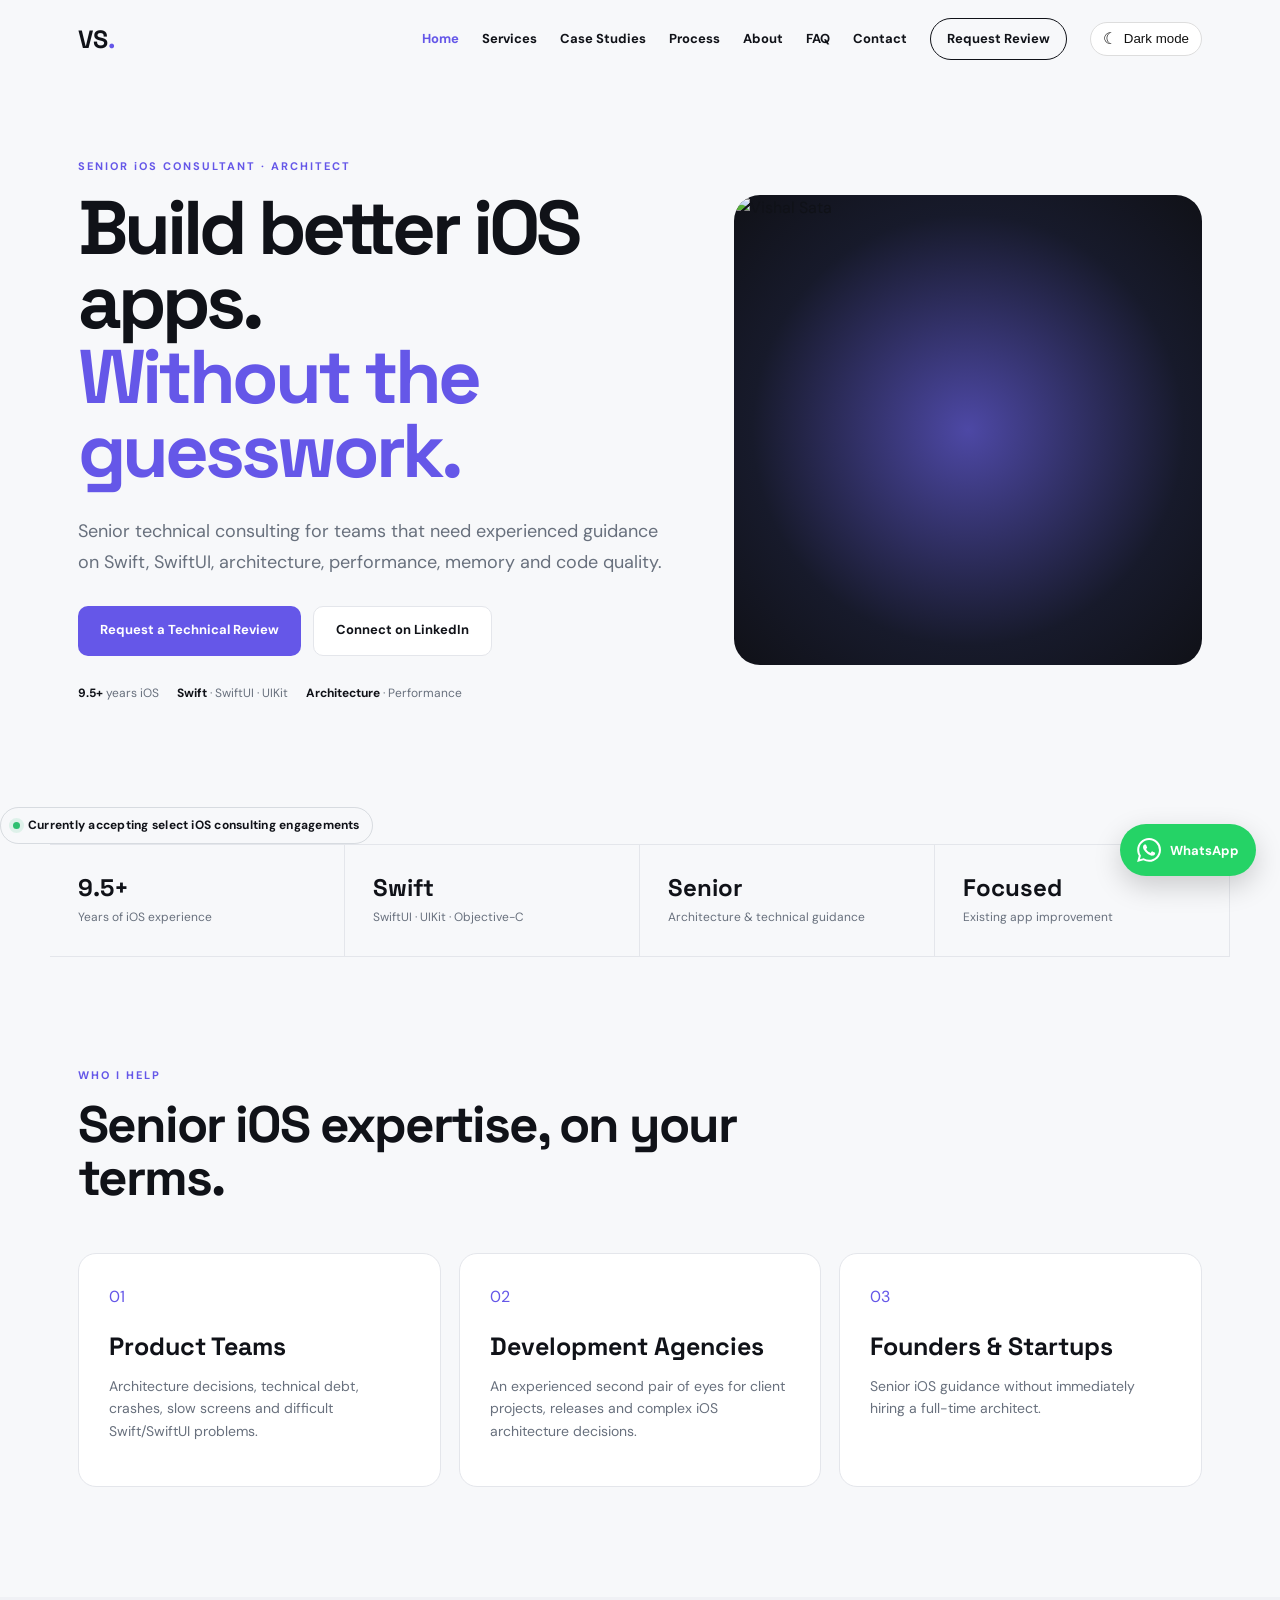
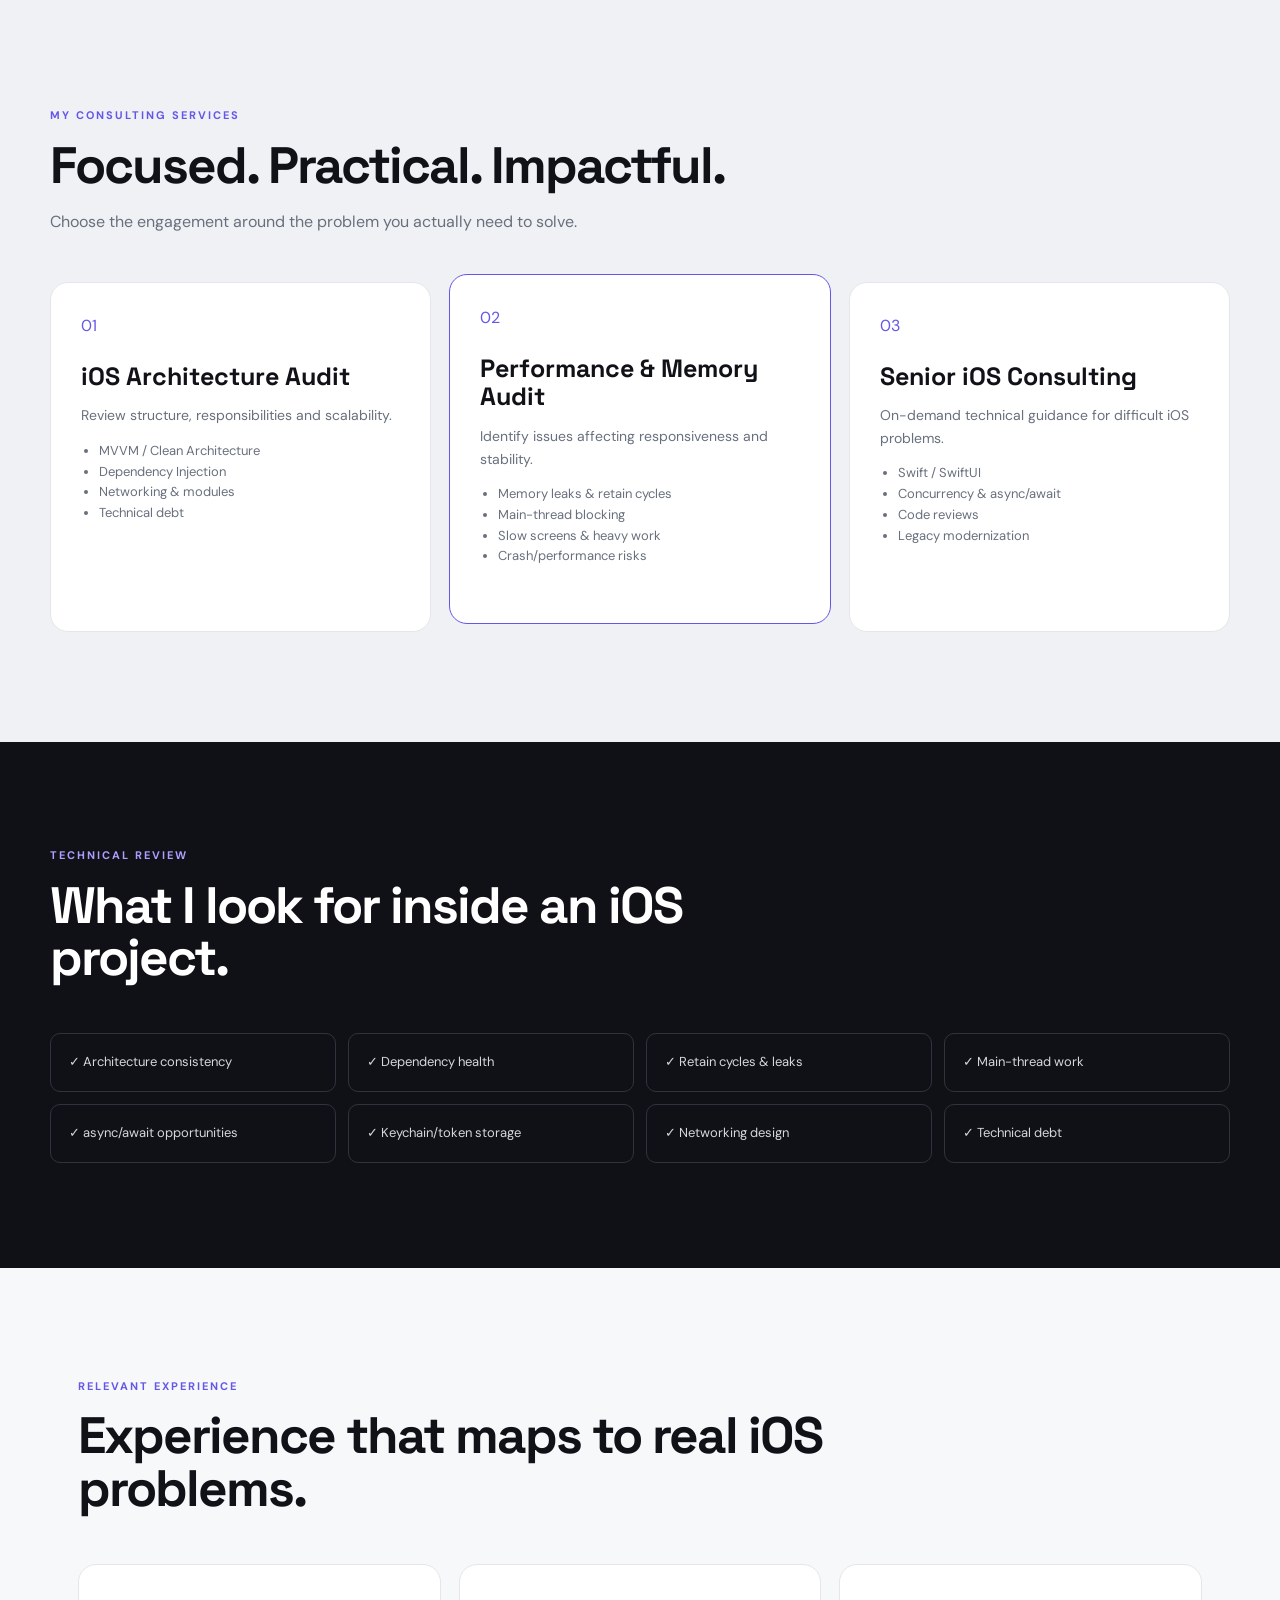
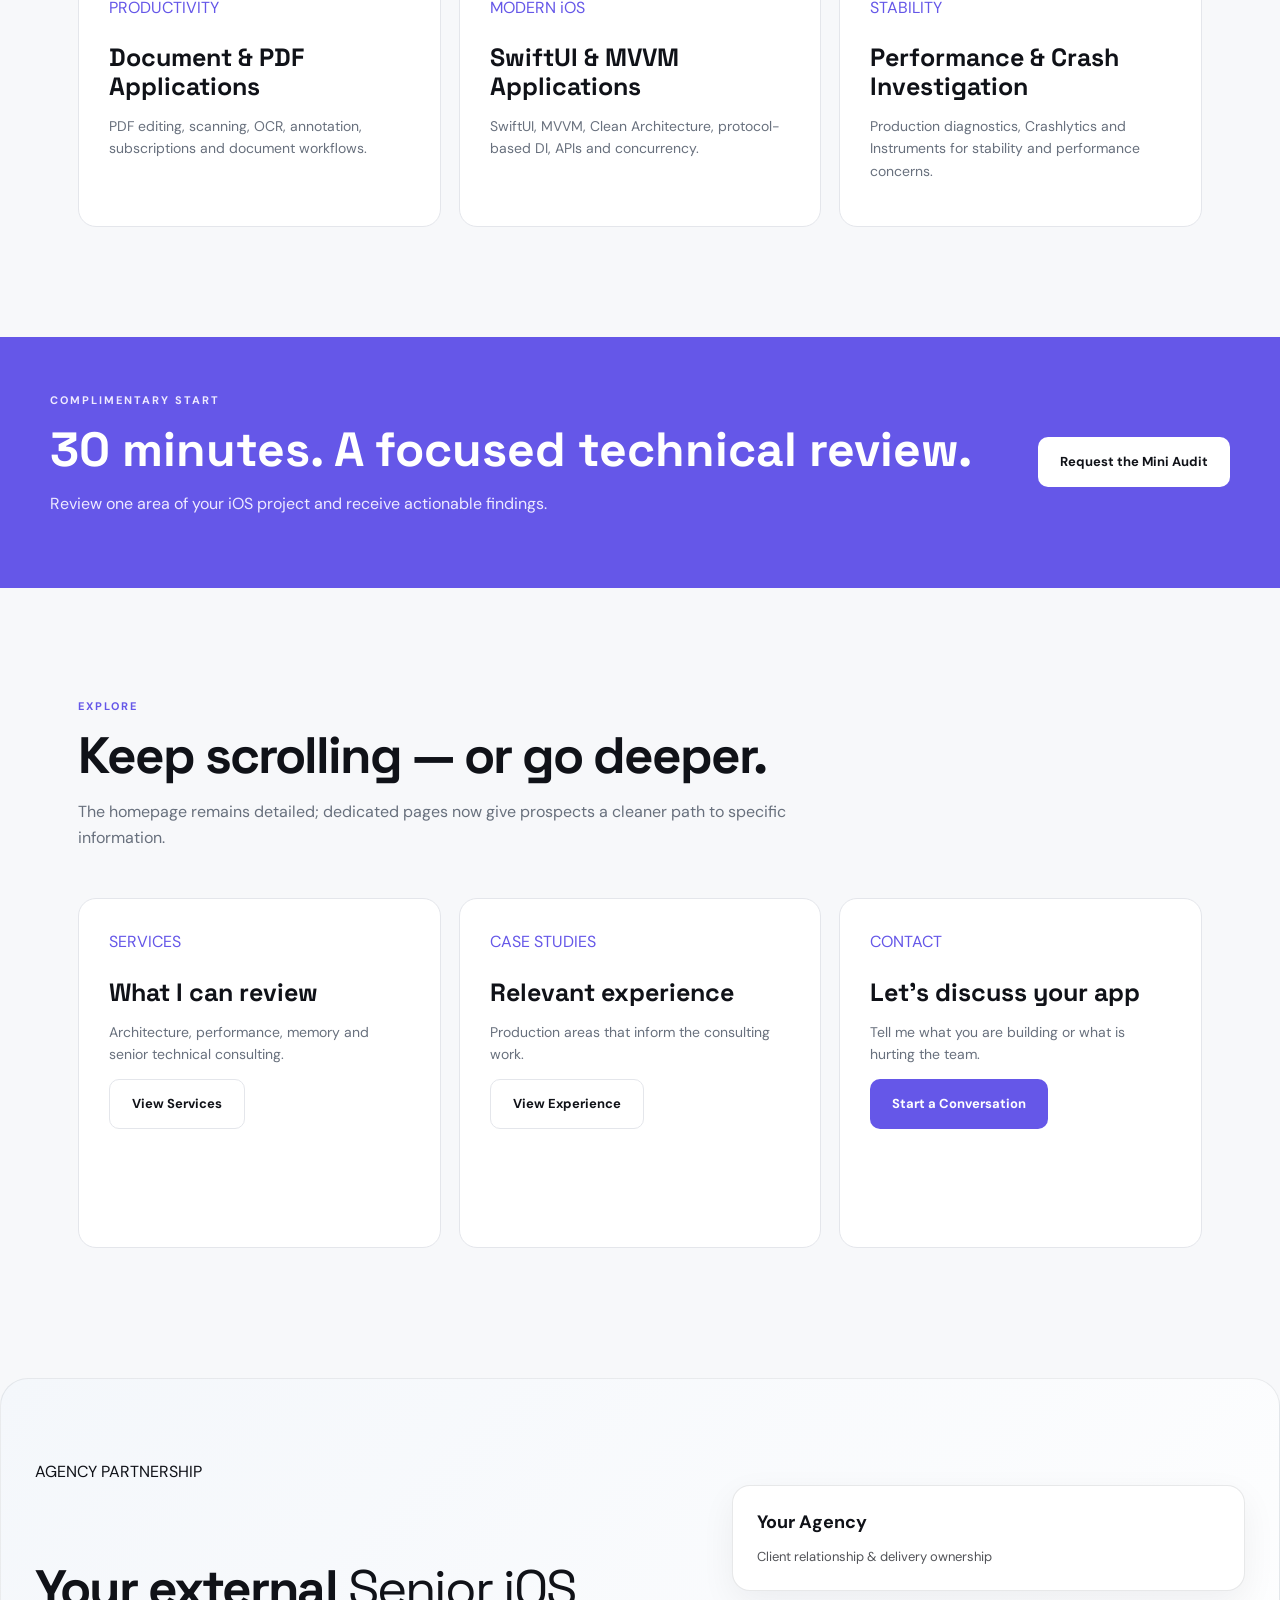
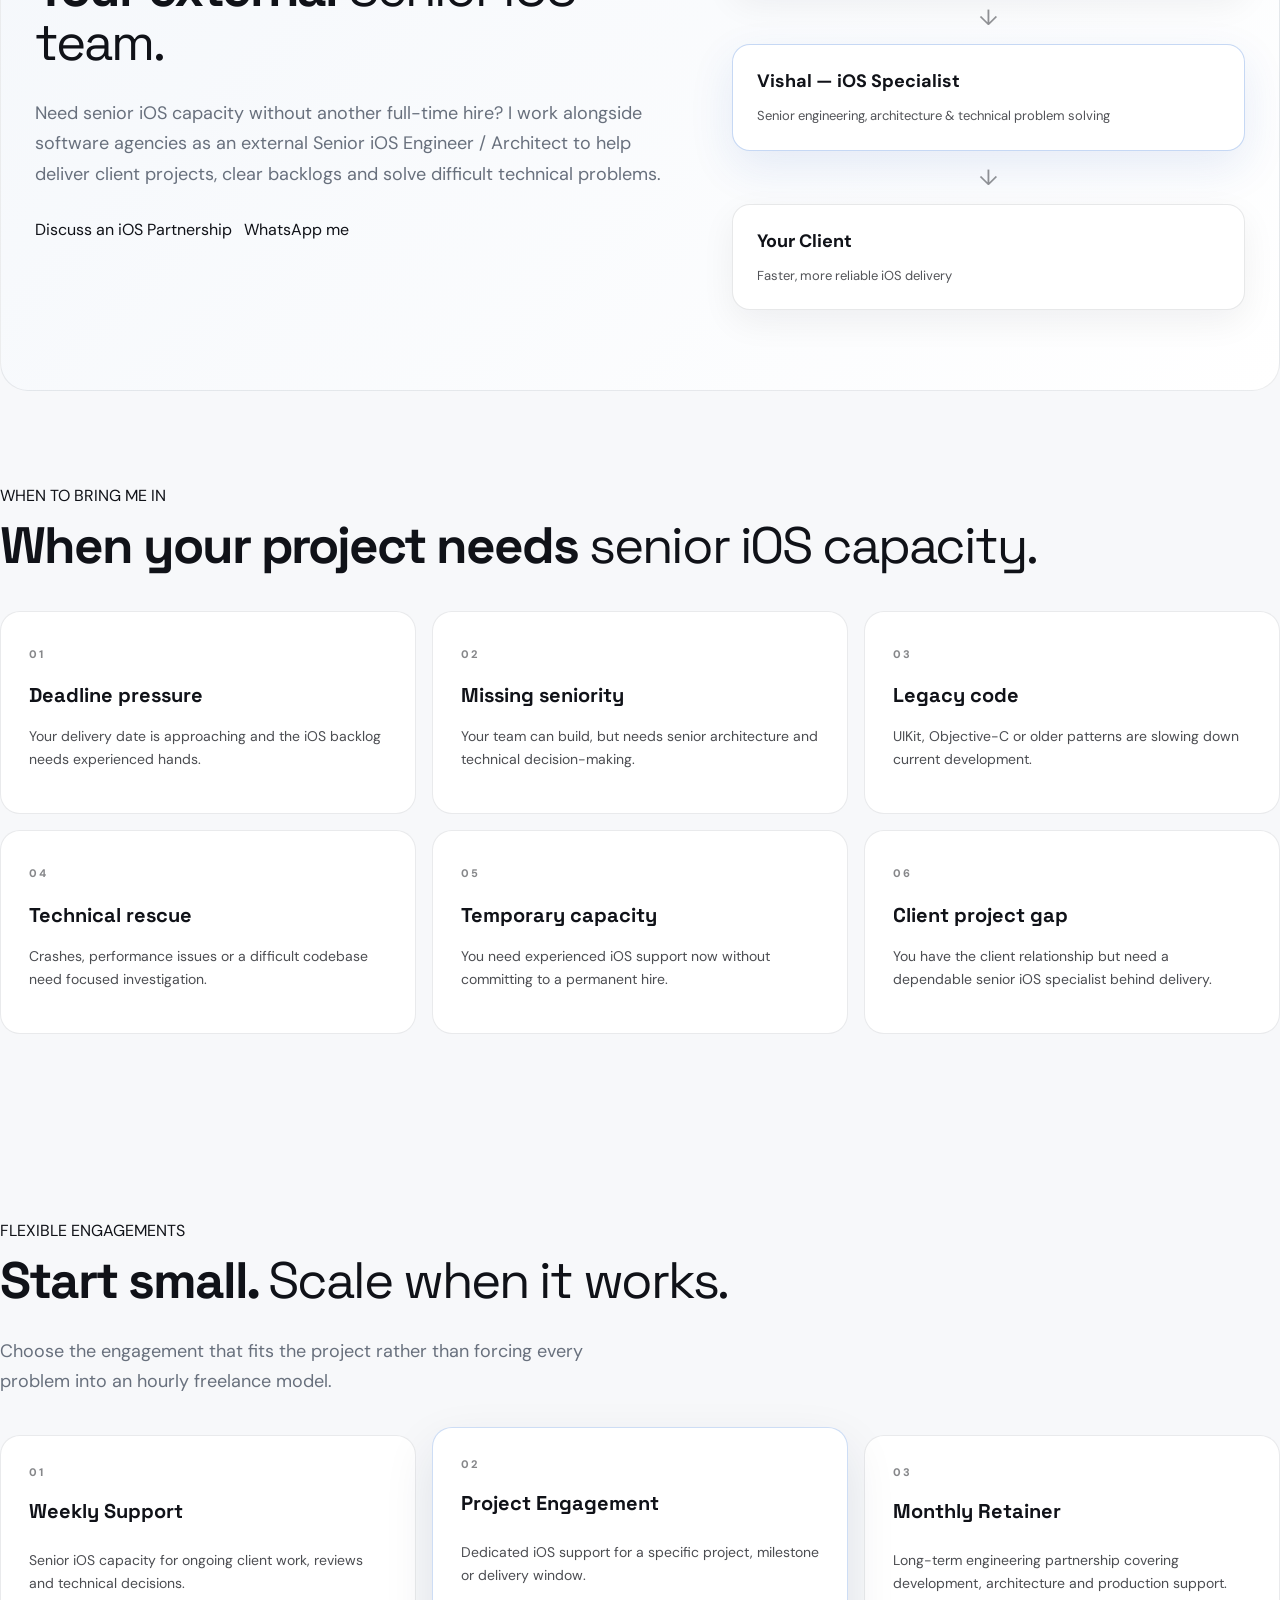
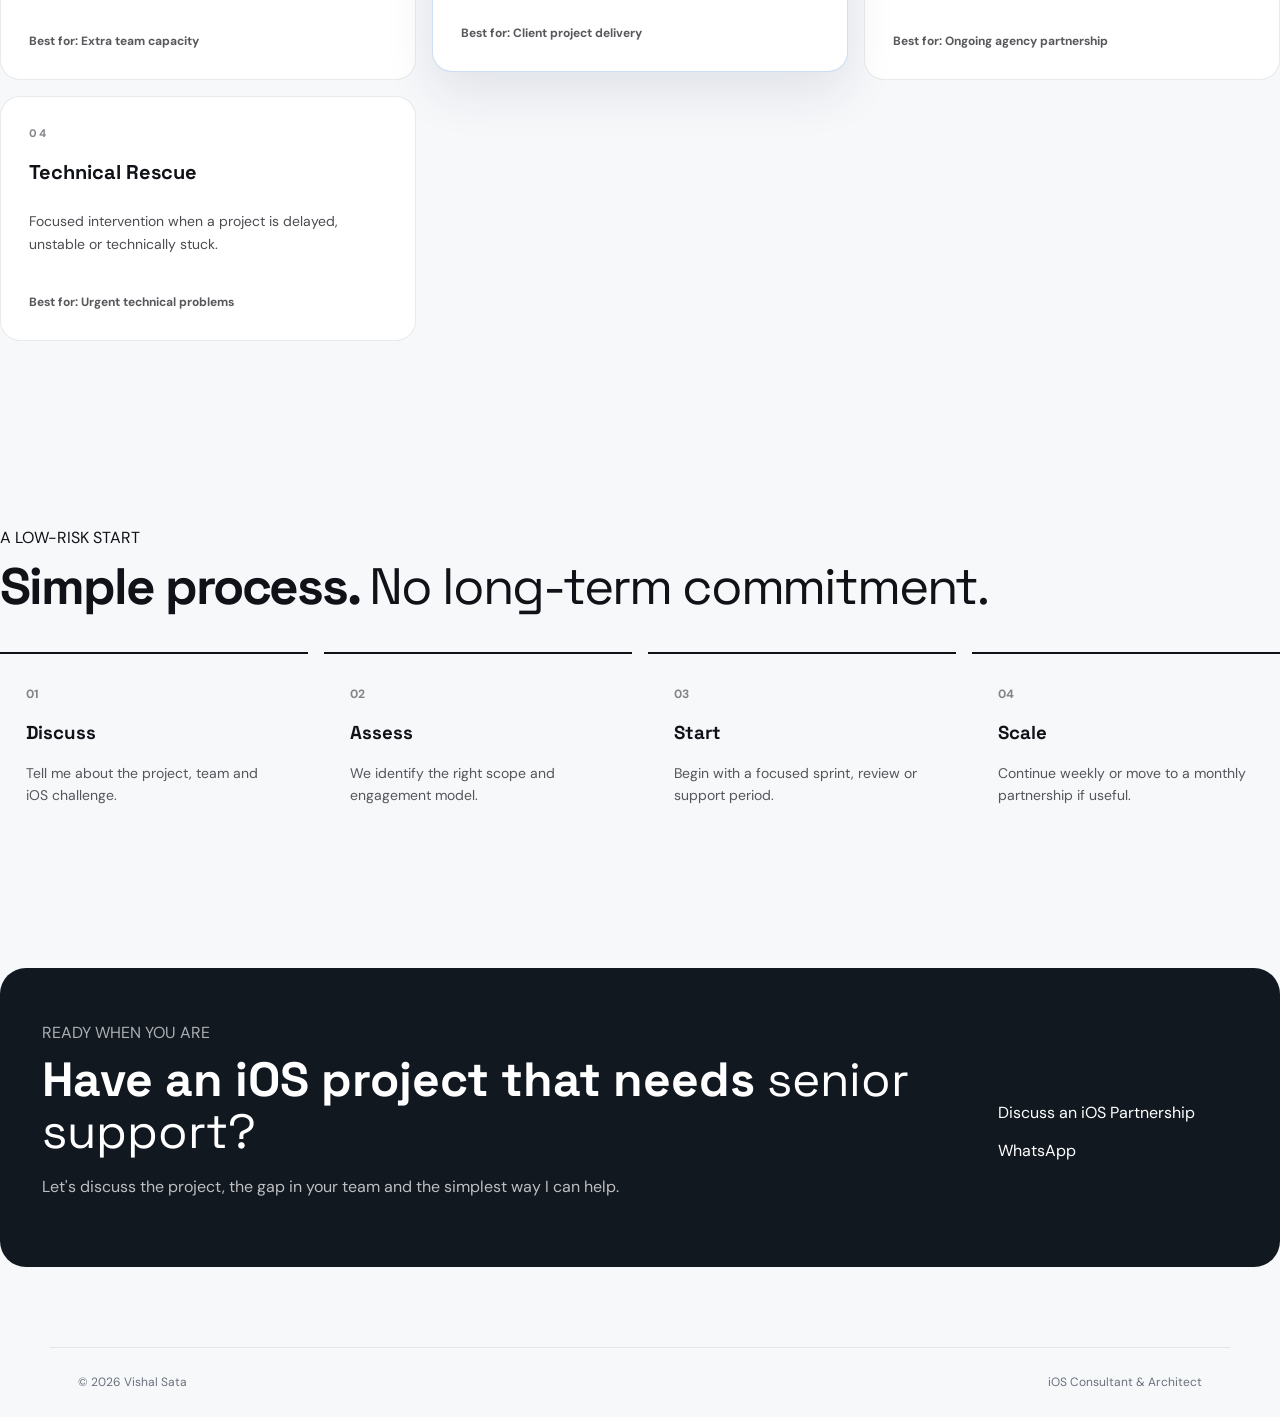
==== commit c3b0dd03: "B2b Consulting" ====
--- a/index.html
+++ b/index.html
@@ -6,13 +6,89 @@
 </button>
 
 </nav></header><main><section class="hero"><div><p class="eyebrow">SENIOR iOS CONSULTANT · ARCHITECT</p><h1>Build better iOS apps.<br><em>Without the guesswork.</em></h1><p class="lead">Senior technical consulting for teams that need experienced guidance on Swift, SwiftUI, architecture, performance, memory and code quality.</p><div class="actions"><a class="button primary" href="contact.html">Request a Technical Review</a><a class="button ghost" href="https://www.linkedin.com/in/vishalsata-iosdev/" target="_blank">Connect on LinkedIn</a></div><div class="proof"><span><b>9.5+</b> years iOS</span><span><b>Swift</b> · SwiftUI · UIKit</span><span><b>Architecture</b> · Performance</span></div></div><div class="portrait-wrap"><img class="portrait" src="https://vishalsata.weebly.com/uploads/1/1/3/2/11322395/1398086508.png" alt="Vishal Sata"></div></section>
+
+<div class="agency-strip">
+  <span class="agency-dot"></span>
+  <span>Currently accepting select iOS consulting engagements</span>
+</div>
+
 <section class="metrics"><div><strong>9.5+</strong><span>Years of iOS experience</span></div><div><strong>Swift</strong><span>SwiftUI · UIKit · Objective-C</span></div><div><strong>Senior</strong><span>Architecture & technical guidance</span></div><div><strong>Focused</strong><span>Existing app improvement</span></div></section>
 <section class="section"><div class="heading"><p class="eyebrow">WHO I HELP</p><h2>Senior iOS expertise, on your terms.</h2></div><div class="who"><article><span class="num">01</span><h3>Product Teams</h3><p>Architecture decisions, technical debt, crashes, slow screens and difficult Swift/SwiftUI problems.</p></article><article><span class="num">02</span><h3>Development Agencies</h3><p>An experienced second pair of eyes for client projects, releases and complex iOS architecture decisions.</p></article><article><span class="num">03</span><h3>Founders & Startups</h3><p>Senior iOS guidance without immediately hiring a full-time architect.</p></article></div></section>
 <section class="section-tint section"><div class="heading"><p class="eyebrow">MY CONSULTING SERVICES</p><h2>Focused. Practical. Impactful.</h2><p>Choose the engagement around the problem you actually need to solve.</p></div><div class="cards"><article class="card"><span class="num">01</span><h3>iOS Architecture Audit</h3><p>Review structure, responsibilities and scalability.</p><ul><li>MVVM / Clean Architecture</li><li>Dependency Injection</li><li>Networking & modules</li><li>Technical debt</li></ul></article><article class="card featured"><span class="num">02</span><h3>Performance & Memory Audit</h3><p>Identify issues affecting responsiveness and stability.</p><ul><li>Memory leaks & retain cycles</li><li>Main-thread blocking</li><li>Slow screens & heavy work</li><li>Crash/performance risks</li></ul></article><article class="card"><span class="num">03</span><h3>Senior iOS Consulting</h3><p>On-demand technical guidance for difficult iOS problems.</p><ul><li>Swift / SwiftUI</li><li>Concurrency & async/await</li><li>Code reviews</li><li>Legacy modernization</li></ul></article></div></section>
 <section class="dark"><div class="heading"><p class="eyebrow">TECHNICAL REVIEW</p><h2>What I look for inside an iOS project.</h2></div><div class="check"><div>✓ Architecture consistency</div><div>✓ Dependency health</div><div>✓ Retain cycles & leaks</div><div>✓ Main-thread work</div><div>✓ async/await opportunities</div><div>✓ Keychain/token storage</div><div>✓ Networking design</div><div>✓ Technical debt</div></div></section>
 <section class="section"><div class="heading"><p class="eyebrow">RELEVANT EXPERIENCE</p><h2>Experience that maps to real iOS problems.</h2></div><div class="cases"><article class="case"><span class="tag">PRODUCTIVITY</span><h3>Document & PDF Applications</h3><p>PDF editing, scanning, OCR, annotation, subscriptions and document workflows.</p></article><article class="case"><span class="tag">MODERN iOS</span><h3>SwiftUI & MVVM Applications</h3><p>SwiftUI, MVVM, Clean Architecture, protocol-based DI, APIs and concurrency.</p></article><article class="case"><span class="tag">STABILITY</span><h3>Performance & Crash Investigation</h3><p>Production diagnostics, Crashlytics and Instruments for stability and performance concerns.</p></article></div></section>
 <section class="callout"><div><p class="eyebrow">COMPLIMENTARY START</p><h2>30 minutes. A focused technical review.</h2><p>Review one area of your iOS project and receive actionable findings.</p></div><a class="button white" href="contact.html">Request the Mini Audit</a></section>
-<section class="section"><div class="heading"><p class="eyebrow">EXPLORE</p><h2>Keep scrolling — or go deeper.</h2><p>The homepage remains detailed; dedicated pages now give prospects a cleaner path to specific information.</p></div><div class="cards"><article class="card"><span class="num">SERVICES</span><h3>What I can review</h3><p>Architecture, performance, memory and senior technical consulting.</p><a class="button ghost" href="services.html">View Services</a></article><article class="card"><span class="num">CASE STUDIES</span><h3>Relevant experience</h3><p>Production areas that inform the consulting work.</p><a class="button ghost" href="case-studies.html">View Experience</a></article><article class="card"><span class="num">CONTACT</span><h3>Let's discuss your app</h3><p>Tell me what you are building or what is hurting the team.</p><a class="button primary" href="contact.html">Start a Conversation</a></article></div></section></main><footer><span>© 2026 Vishal Sata</span><span>iOS Consultant & Architect</span></footer>
+<section class="section"><div class="heading"><p class="eyebrow">EXPLORE</p><h2>Keep scrolling — or go deeper.</h2><p>The homepage remains detailed; dedicated pages now give prospects a cleaner path to specific information.</p></div><div class="cards"><article class="card"><span class="num">SERVICES</span><h3>What I can review</h3><p>Architecture, performance, memory and senior technical consulting.</p><a class="button ghost" href="services.html">View Services</a></article><article class="card"><span class="num">CASE STUDIES</span><h3>Relevant experience</h3><p>Production areas that inform the consulting work.</p><a class="button ghost" href="case-studies.html">View Experience</a></article><article class="card"><span class="num">CONTACT</span><h3>Let's discuss your app</h3><p>Tell me what you are building or what is hurting the team.</p><a class="button primary" href="contact.html">Start a Conversation</a></article></div></section>
+<section class="agency-partnership" id="agency-partnership">
+  <div class="section-kicker">AGENCY PARTNERSHIP</div>
+  <div class="agency-grid">
+    <div>
+      <h2>Your external <span>Senior iOS team.</span></h2>
+      <p class="lead">Need senior iOS capacity without another full-time hire? I work alongside software agencies as an external Senior iOS Engineer / Architect to help deliver client projects, clear backlogs and solve difficult technical problems.</p>
+      <div class="agency-cta-row">
+        <a class="btn btn-primary" href="contact.html">Discuss an iOS Partnership</a>
+        <a class="btn btn-secondary" href="https://wa.me/918306888568?text=Hi%20Vishal%2C%20I%27d%20like%20to%20discuss%20an%20iOS%20agency%20partnership." target="_blank" rel="noopener noreferrer">WhatsApp me</a>
+      </div>
+    </div>
+    <div class="agency-flow">
+      <div class="flow-item"><strong>Your Agency</strong><span>Client relationship & delivery ownership</span></div>
+      <div class="flow-arrow">↓</div>
+      <div class="flow-item highlight"><strong>Vishal — iOS Specialist</strong><span>Senior engineering, architecture & technical problem solving</span></div>
+      <div class="flow-arrow">↓</div>
+      <div class="flow-item"><strong>Your Client</strong><span>Faster, more reliable iOS delivery</span></div>
+    </div>
+  </div>
+</section>
+
+<section class="bring-me">
+  <div class="section-kicker">WHEN TO BRING ME IN</div>
+  <h2>When your project needs <span>senior iOS capacity.</span></h2>
+  <div class="problem-grid">
+    <div class="problem-card"><span>01</span><h3>Deadline pressure</h3><p>Your delivery date is approaching and the iOS backlog needs experienced hands.</p></div>
+    <div class="problem-card"><span>02</span><h3>Missing seniority</h3><p>Your team can build, but needs senior architecture and technical decision-making.</p></div>
+    <div class="problem-card"><span>03</span><h3>Legacy code</h3><p>UIKit, Objective-C or older patterns are slowing down current development.</p></div>
+    <div class="problem-card"><span>04</span><h3>Technical rescue</h3><p>Crashes, performance issues or a difficult codebase need focused investigation.</p></div>
+    <div class="problem-card"><span>05</span><h3>Temporary capacity</h3><p>You need experienced iOS support now without committing to a permanent hire.</p></div>
+    <div class="problem-card"><span>06</span><h3>Client project gap</h3><p>You have the client relationship but need a dependable senior iOS specialist behind delivery.</p></div>
+  </div>
+</section>
+
+<section class="engagements">
+  <div class="section-kicker">FLEXIBLE ENGAGEMENTS</div>
+  <h2>Start small. <span>Scale when it works.</span></h2>
+  <p class="lead narrow">Choose the engagement that fits the project rather than forcing every problem into an hourly freelance model.</p>
+  <div class="engagement-grid">
+    <div class="engagement-card"><div class="engagement-label">01</div><h3>Weekly Support</h3><p>Senior iOS capacity for ongoing client work, reviews and technical decisions.</p><strong>Best for: Extra team capacity</strong></div>
+    <div class="engagement-card featured"><div class="engagement-label">02</div><h3>Project Engagement</h3><p>Dedicated iOS support for a specific project, milestone or delivery window.</p><strong>Best for: Client project delivery</strong></div>
+    <div class="engagement-card"><div class="engagement-label">03</div><h3>Monthly Retainer</h3><p>Long-term engineering partnership covering development, architecture and production support.</p><strong>Best for: Ongoing agency partnership</strong></div>
+    <div class="engagement-card"><div class="engagement-label">04</div><h3>Technical Rescue</h3><p>Focused intervention when a project is delayed, unstable or technically stuck.</p><strong>Best for: Urgent technical problems</strong></div>
+  </div>
+</section>
+
+<section class="partner-process">
+  <div class="section-kicker">A LOW-RISK START</div>
+  <h2>Simple process. <span>No long-term commitment.</span></h2>
+  <div class="partner-steps">
+    <div><b>01</b><h3>Discuss</h3><p>Tell me about the project, team and iOS challenge.</p></div>
+    <div><b>02</b><h3>Assess</h3><p>We identify the right scope and engagement model.</p></div>
+    <div><b>03</b><h3>Start</h3><p>Begin with a focused sprint, review or support period.</p></div>
+    <div><b>04</b><h3>Scale</h3><p>Continue weekly or move to a monthly partnership if useful.</p></div>
+  </div>
+</section>
+
+<section class="final-consulting-cta">
+  <div>
+    <div class="section-kicker">READY WHEN YOU ARE</div>
+    <h2>Have an iOS project that needs <span>senior support?</span></h2>
+    <p>Let's discuss the project, the gap in your team and the simplest way I can help.</p>
+  </div>
+  <div class="final-cta-actions">
+    <a class="btn btn-primary" href="contact.html">Discuss an iOS Partnership</a>
+    <a class="btn btn-secondary" href="https://wa.me/918306888568?text=Hi%20Vishal%2C%20I%27d%20like%20to%20discuss%20an%20iOS%20consulting%20requirement." target="_blank" rel="noopener noreferrer">WhatsApp</a>
+  </div>
+</section>
+
+</main><footer><span>© 2026 Vishal Sata</span><span>iOS Consultant & Architect</span></footer>
 <a class="whatsapp-float" href="https://wa.me/918306888568?text=Hi%20Vishal%2C%20I%27d%20like%20to%20discuss%20an%20iOS%20consulting%20requirement." target="_blank" rel="noopener noreferrer" aria-label="Contact Vishal on WhatsApp">
   <svg viewBox="0 0 24 24" aria-hidden="true">
     <path d="M20.52 3.48A11.84 11.84 0 0 0 12.08 0C5.53 0 .2 5.33.2 11.89c0 2.1.55 4.15 1.6 5.96L.1 24l6.3-1.65a11.86 11.86 0 0 0 5.68 1.44h.01c6.55 0 11.89-5.33 11.89-11.89 0-3.18-1.24-6.17-3.46-8.42ZM12.09 21.76h-.01a9.86 9.86 0 0 1-5.03-1.38l-.36-.21-3.74.98 1-3.64-.23-.37a9.86 9.86 0 0 1-1.51-5.25C2.21 6.45 6.64 2.02 12.09 2.02c2.64 0 5.12 1.03 6.98 2.89a9.83 9.83 0 0 1 2.9 6.99c0 5.45-4.43 9.86-9.88 9.86Zm5.41-7.39c-.3-.15-1.76-.87-2.03-.97-.27-.1-.47-.15-.67.15-.2.3-.77.97-.94 1.17-.17.2-.35.22-.65.07-.3-.15-1.25-.46-2.38-1.47-.88-.79-1.48-1.76-1.65-2.06-.17-.3-.02-.46.13-.61.13-.13.3-.35.45-.52.15-.17.2-.3.3-.5.1-.2.05-.37-.02-.52-.07-.15-.67-1.62-.92-2.22-.24-.58-.49-.5-.67-.51h-.57c-.2 0-.52.07-.8.37-.27.3-1.04 1.02-1.04 2.49s1.07 2.89 1.22 3.09c.15.2 2.1 3.2 5.09 4.49.71.31 1.26.49 1.69.63.71.23 1.36.2 1.87.12.57-.08 1.76-.72 2.01-1.42.25-.7.25-1.3.17-1.42-.07-.12-.27-.2-.57-.35Z"/>
--- a/style.css
+++ b/style.css
@@ -118,3 +118,56 @@
   .theme-toggle-label { display:none; }
   .theme-toggle { width:38px; height:38px; padding:0; justify-content:center; }
 }
+
+
+/* Premium B2B consulting sections */
+.agency-strip{display:inline-flex;align-items:center;gap:8px;margin:14px 0 0;padding:8px 12px;border:1px solid rgba(120,130,145,.25);border-radius:999px;font-size:12px;font-weight:700;letter-spacing:.02em}
+.agency-dot{width:7px;height:7px;border-radius:50%;background:#2fbf71;box-shadow:0 0 0 4px rgba(47,191,113,.12)}
+.agency-partnership,.bring-me,.engagements,.partner-process{padding:92px 0}
+.agency-partnership{margin-top:20px;padding:80px 34px;border-radius:28px;background:linear-gradient(135deg,#f4f7fb,#fff);border:1px solid rgba(20,30,45,.08)}
+.agency-grid{display:grid;grid-template-columns:1.1fr .9fr;gap:70px;align-items:center}
+.agency-partnership h2,.bring-me h2,.engagements h2,.partner-process h2{font-size:clamp(32px,4vw,54px);line-height:1.05;margin:10px 0 18px;letter-spacing:-.04em}
+.agency-partnership h2 span,.bring-me h2 span,.engagements h2 span,.partner-process h2 span,.final-consulting-cta h2 span{font-weight:400}
+.lead{font-size:18px;line-height:1.7;max-width:700px}
+.narrow{max-width:650px}
+.agency-cta-row,.final-cta-actions{display:flex;gap:12px;flex-wrap:wrap;margin-top:28px}
+.agency-flow{display:flex;flex-direction:column;align-items:center}
+.flow-item{width:100%;padding:22px 24px;border:1px solid rgba(20,30,45,.1);border-radius:18px;background:#fff;box-shadow:0 12px 35px rgba(15,25,40,.06)}
+.flow-item strong{display:block;font-size:18px;margin-bottom:6px}
+.flow-item span{font-size:13px;line-height:1.5;opacity:.72}
+.flow-item.highlight{border-color:rgba(30,100,210,.25);box-shadow:0 16px 45px rgba(30,80,180,.1)}
+.flow-arrow{font-size:22px;padding:9px 0;opacity:.45}
+.problem-grid,.engagement-grid{display:grid;grid-template-columns:repeat(3,1fr);gap:16px;margin-top:38px}
+.problem-card,.engagement-card{padding:28px;border:1px solid rgba(20,30,45,.09);border-radius:20px;background:var(--surface,#fff)}
+.problem-card span,.engagement-label{font-size:11px;font-weight:800;letter-spacing:.14em;opacity:.5}
+.problem-card h3,.engagement-card h3{margin:14px 0 8px;font-size:20px}
+.problem-card p,.engagement-card p{line-height:1.65;font-size:14px;opacity:.75}
+.engagement-card{min-height:245px;display:flex;flex-direction:column}
+.engagement-card strong{margin-top:auto;font-size:12px;opacity:.7}
+.engagement-card.featured{transform:translateY(-8px);box-shadow:0 20px 50px rgba(20,40,70,.1);border-color:rgba(30,100,210,.22)}
+.partner-steps{display:grid;grid-template-columns:repeat(4,1fr);gap:16px;margin-top:38px}
+.partner-steps>div{padding:26px;border-top:2px solid currentColor}
+.partner-steps b{font-size:12px;opacity:.5}
+.partner-steps h3{margin:12px 0 8px}
+.partner-steps p{font-size:14px;line-height:1.6;opacity:.7}
+.final-consulting-cta{margin:30px 0 80px;padding:52px 42px;border-radius:26px;background:#111820;color:#fff;display:flex;align-items:center;justify-content:space-between;gap:40px}
+.final-consulting-cta h2{font-size:clamp(30px,4vw,48px);line-height:1.08;margin:8px 0 12px}
+.final-consulting-cta p{max-width:620px;opacity:.72;line-height:1.6}
+.final-consulting-cta .section-kicker{opacity:.65}
+.final-consulting-cta .btn-secondary{color:#fff;border-color:rgba(255,255,255,.25)}
+html.dark-mode .agency-partnership{background:#121a23;border-color:#2a3745}
+html.dark-mode .flow-item,.dark-mode .problem-card,.dark-mode .engagement-card{background:#151d26;border-color:#2a3745}
+html.dark-mode .final-consulting-cta{background:#05080c}
+@media(max-width:900px){
+  .agency-grid{grid-template-columns:1fr;gap:40px}
+  .problem-grid,.engagement-grid{grid-template-columns:repeat(2,1fr)}
+  .partner-steps{grid-template-columns:repeat(2,1fr)}
+  .final-consulting-cta{flex-direction:column;align-items:flex-start}
+}
+@media(max-width:600px){
+  .agency-partnership,.final-consulting-cta{padding:32px 22px;border-radius:20px}
+  .agency-partnership,.bring-me,.engagements,.partner-process{padding-top:65px;padding-bottom:65px}
+  .problem-grid,.engagement-grid,.partner-steps{grid-template-columns:1fr}
+  .engagement-card.featured{transform:none}
+  .lead{font-size:16px}
+}
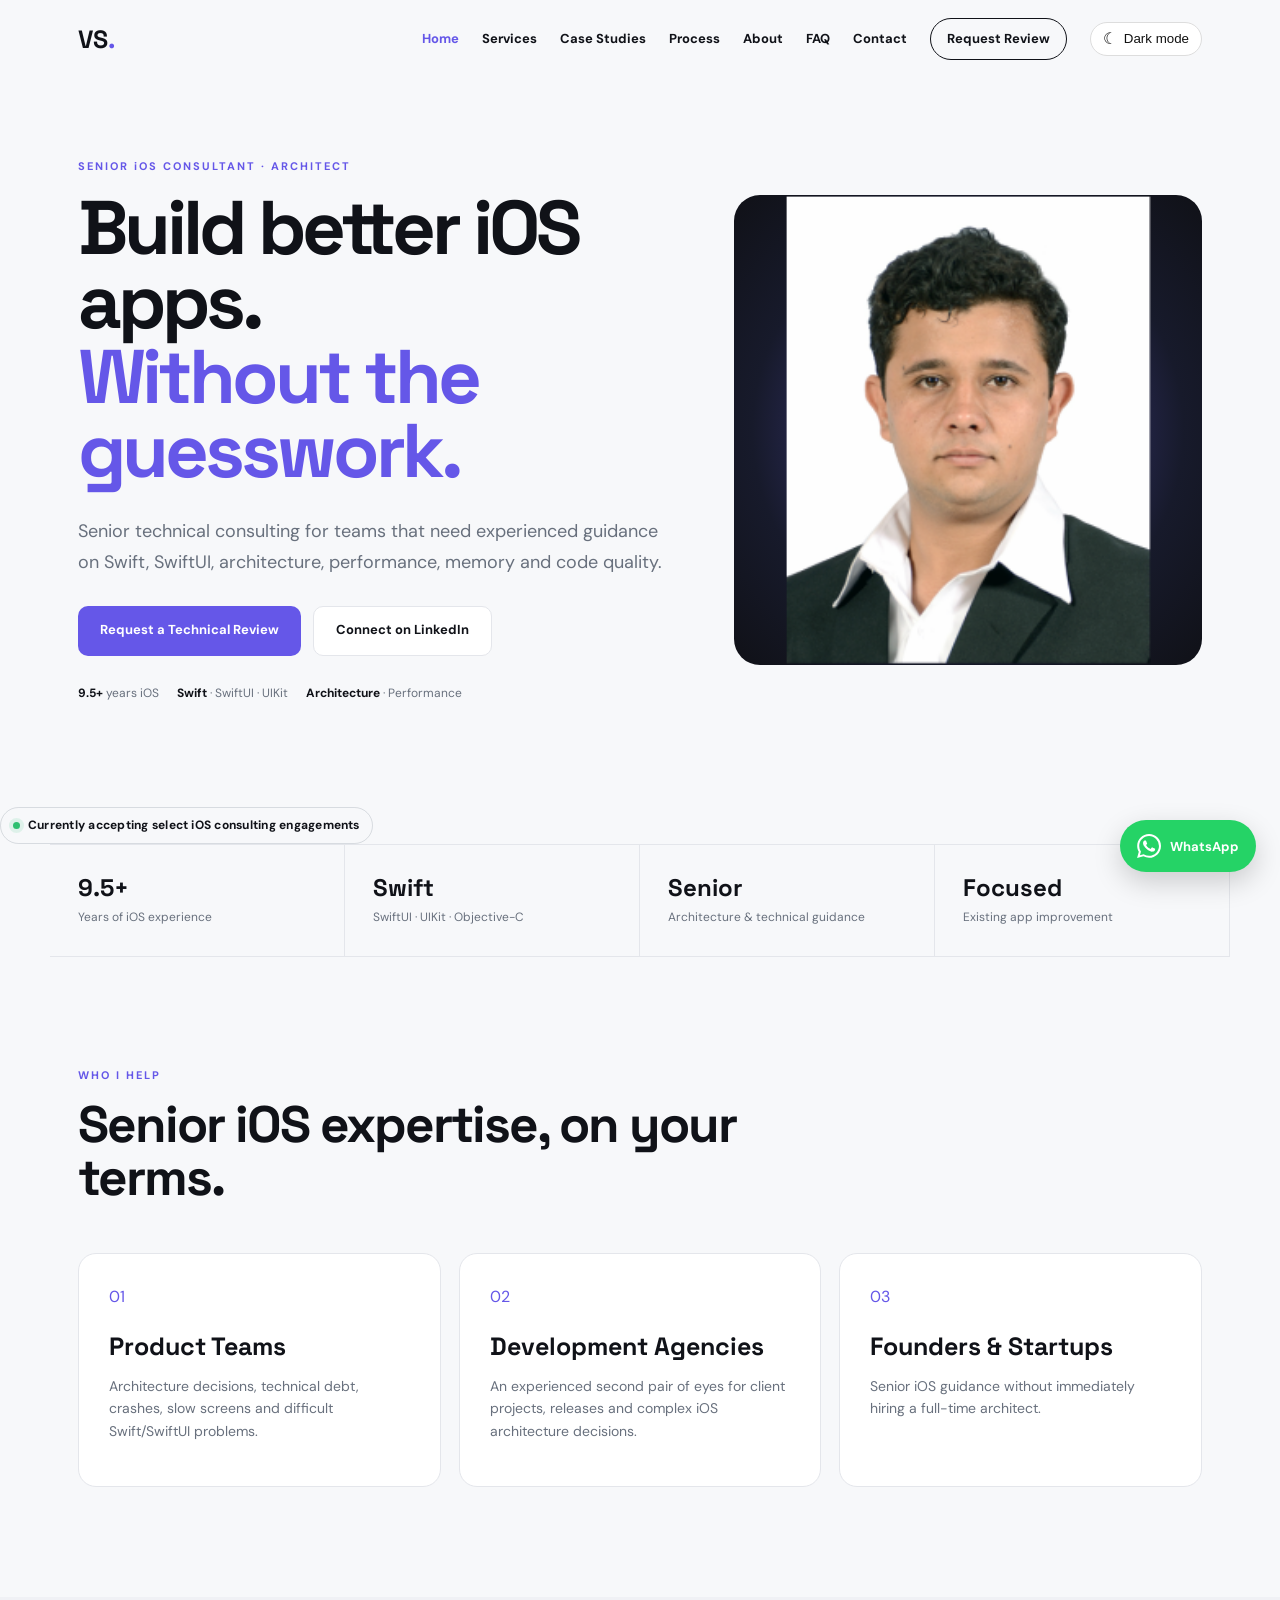
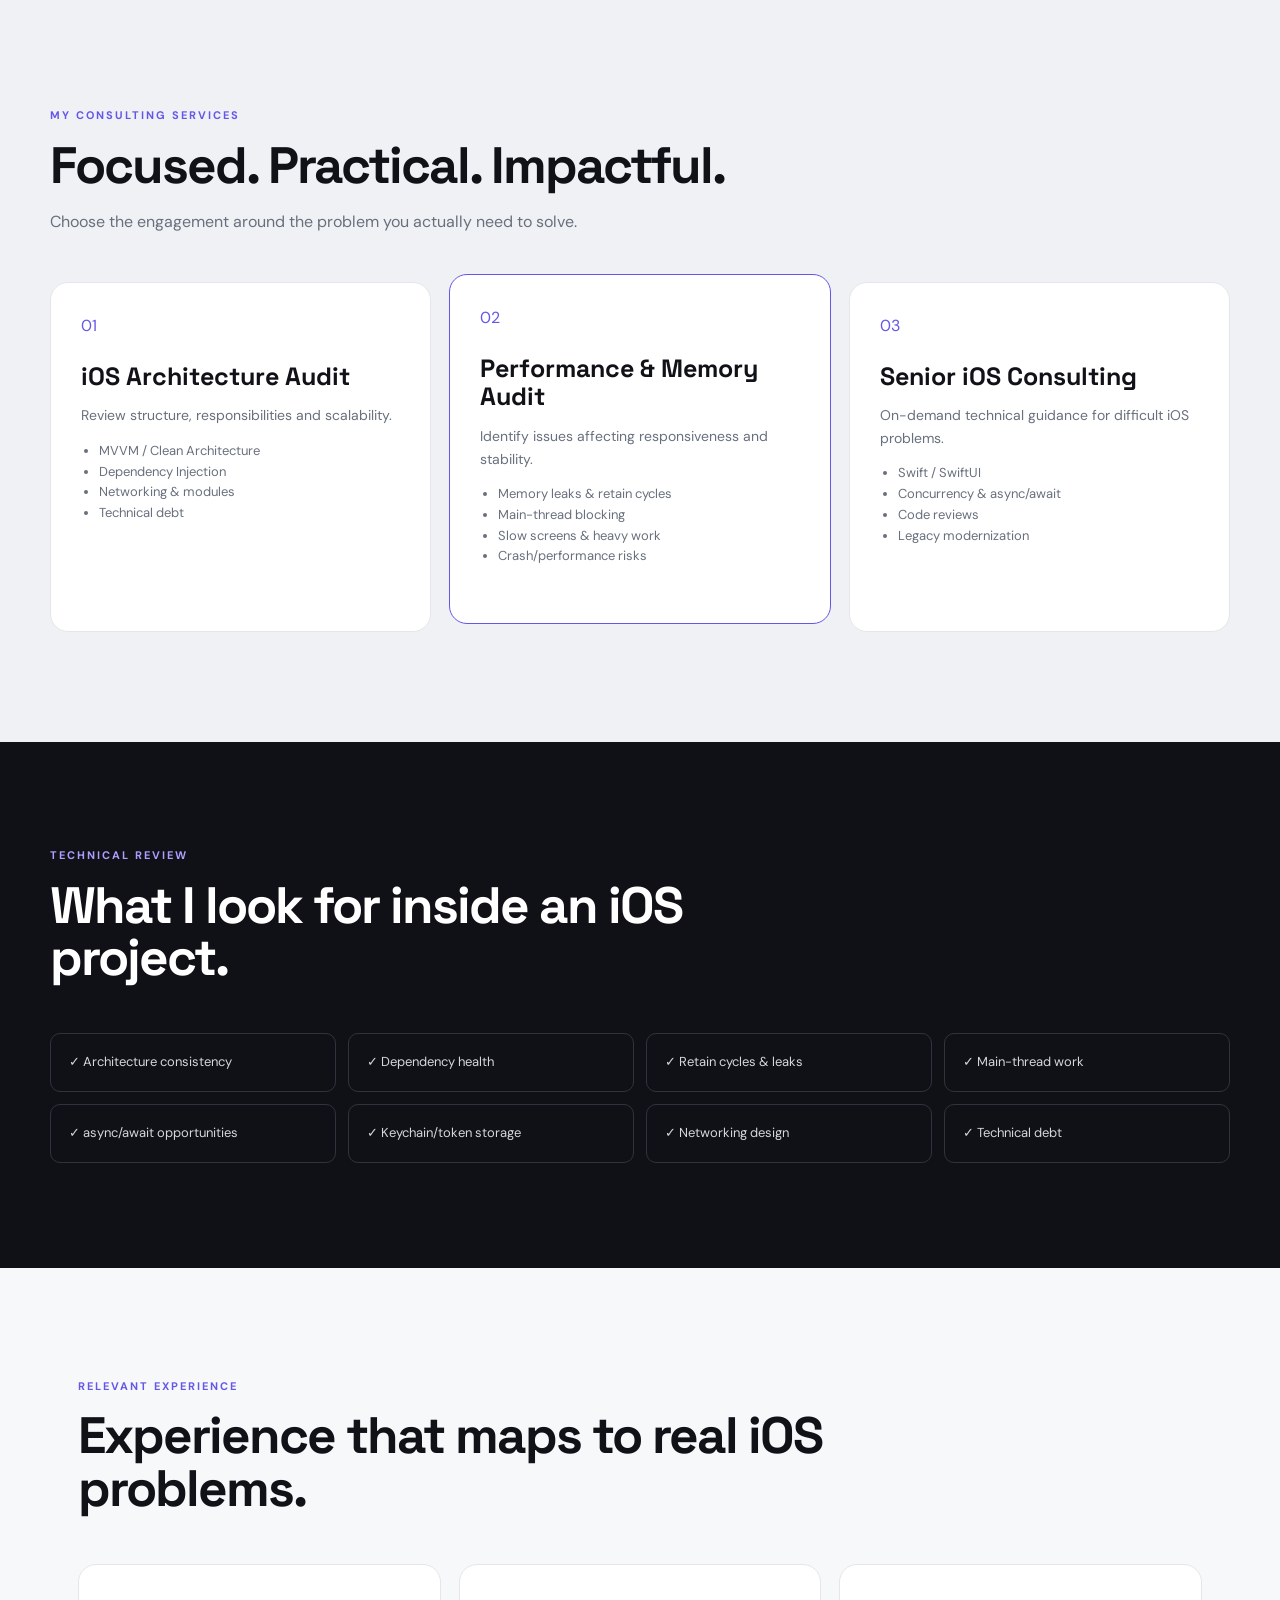
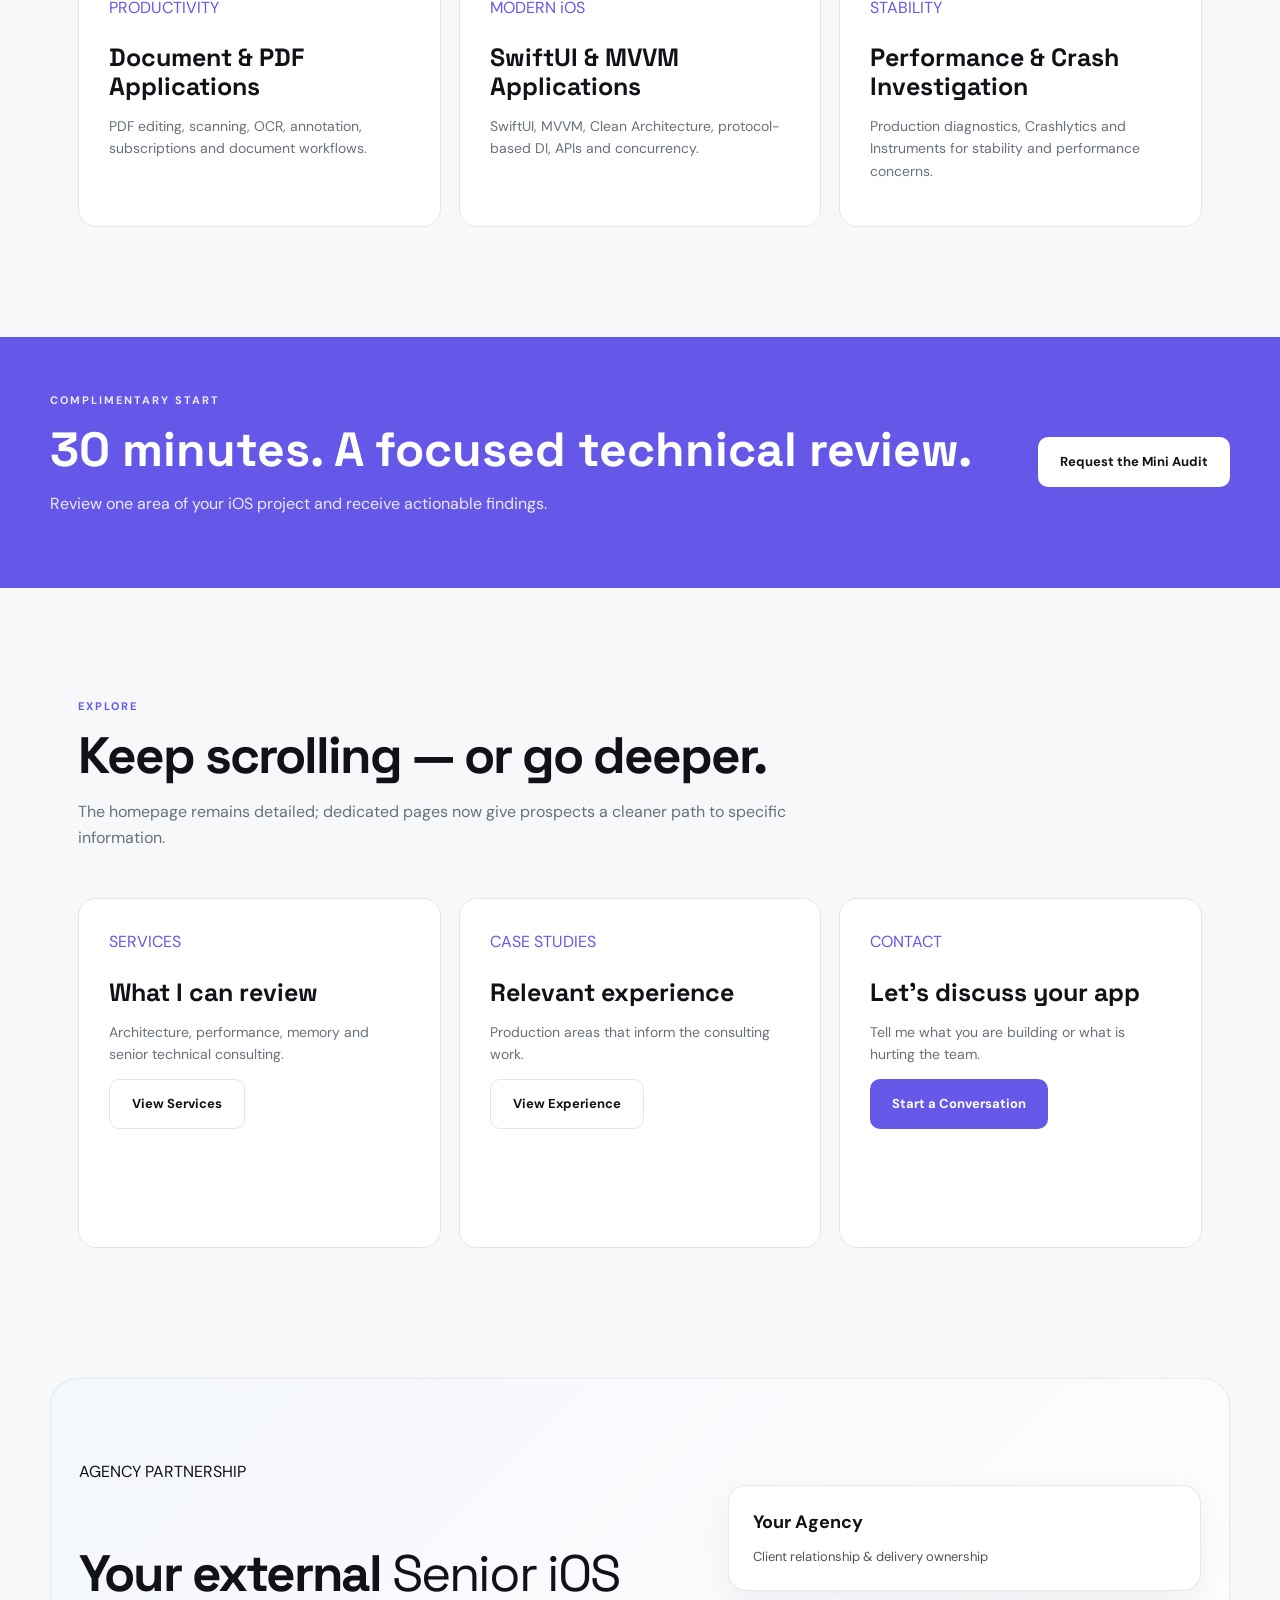
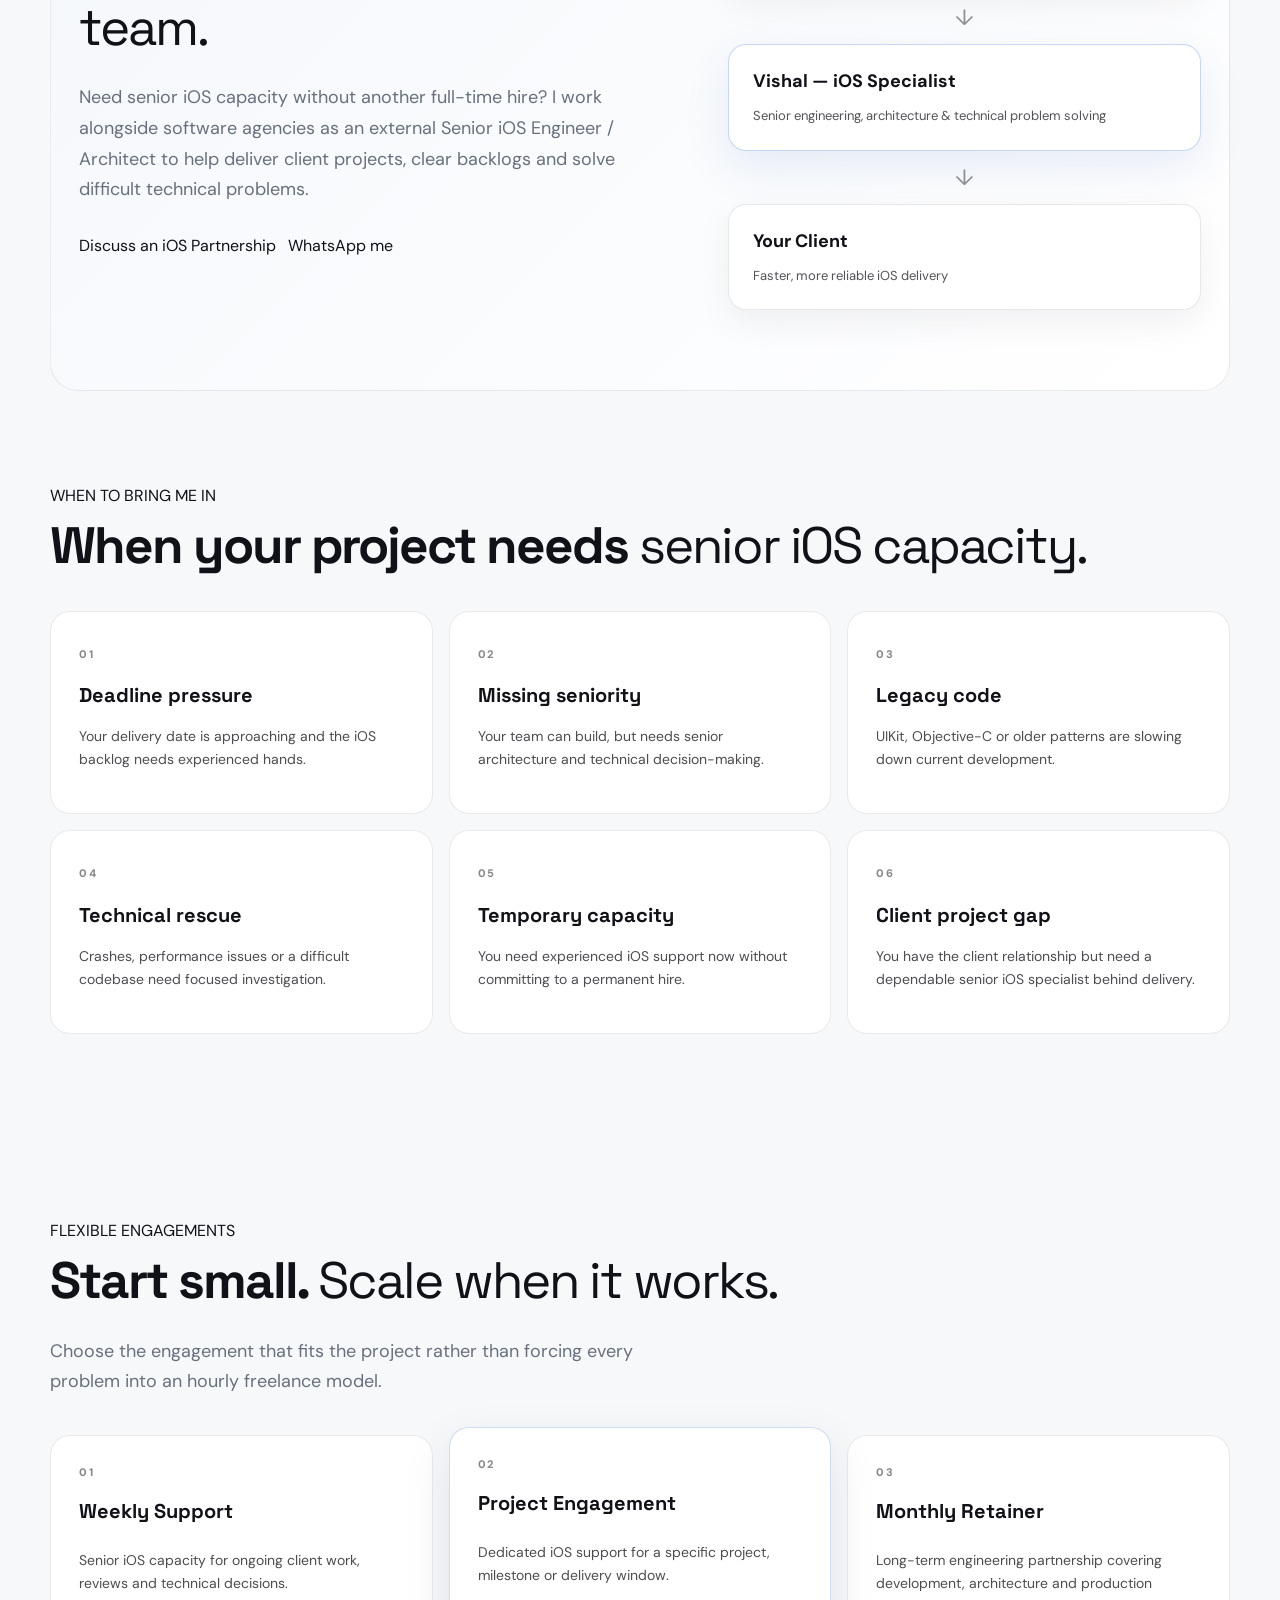
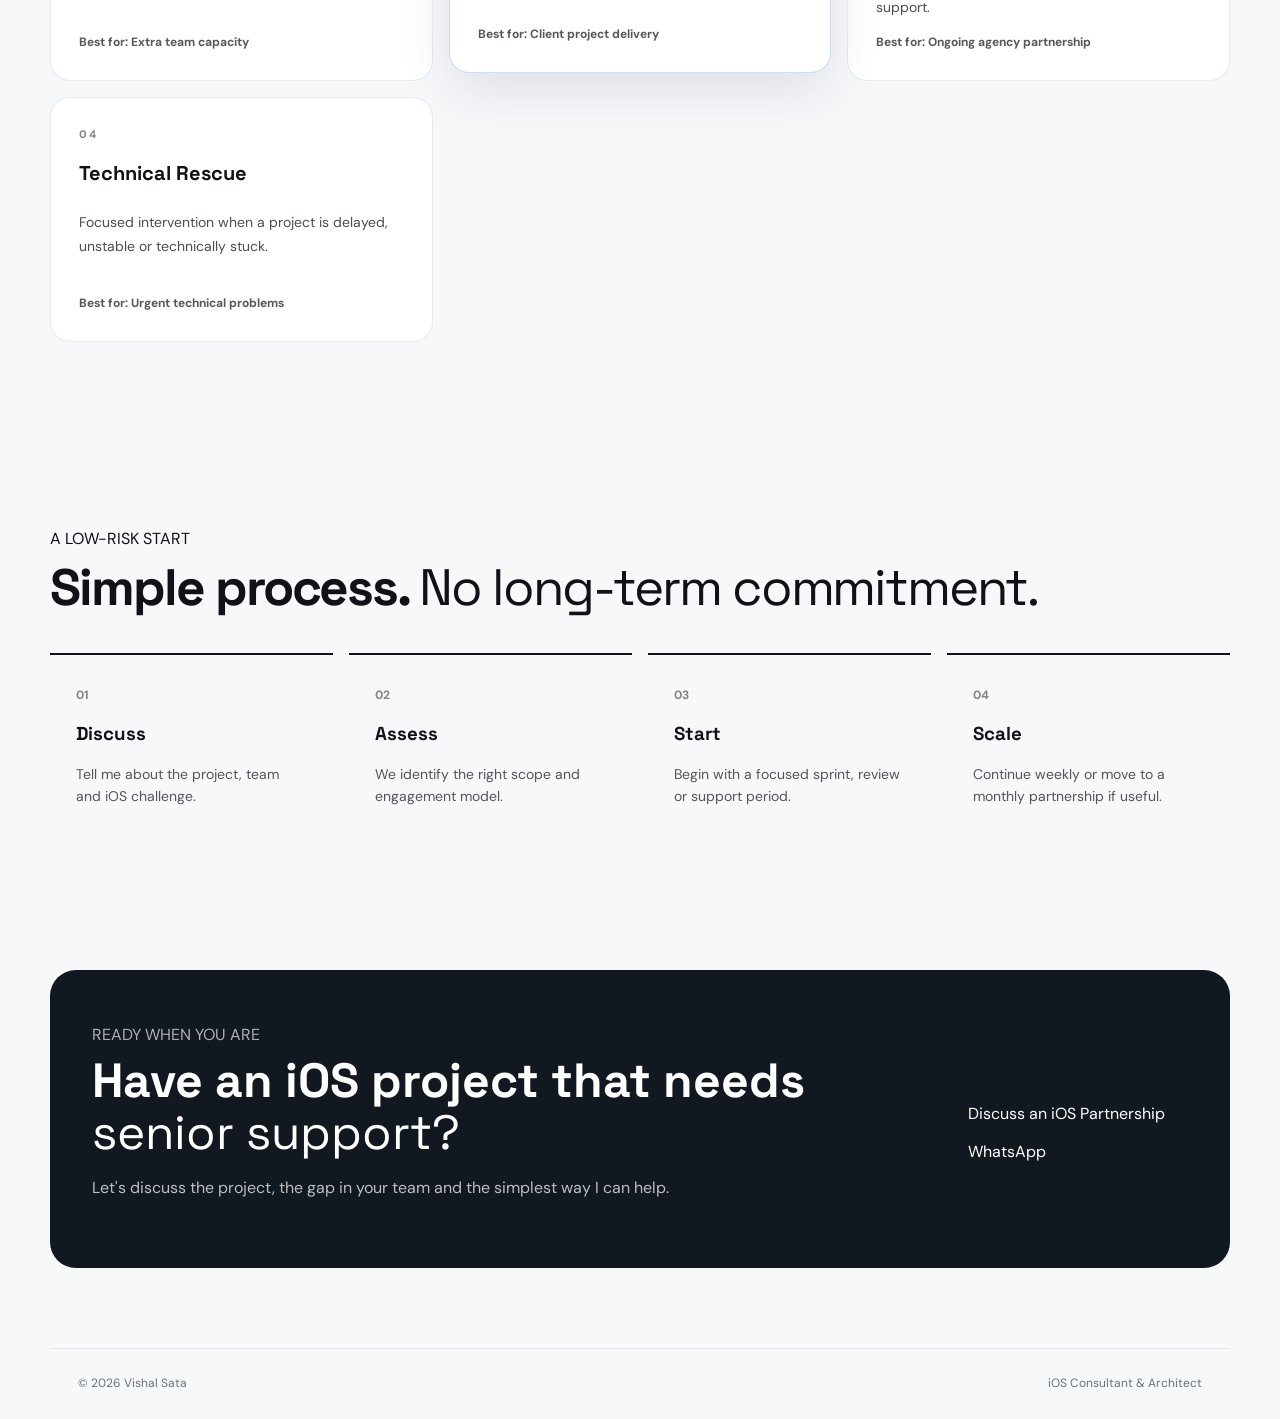
==== commit 2f7f83cf: "CLaude update" ====
--- a/index.html
+++ b/index.html
@@ -1,11 +1,28 @@
-<!doctype html><html><head><meta charset="utf-8"><meta name="viewport" content="width=device-width,initial-scale=1"><meta name="description" content="Vishal Sata — Senior iOS Consultant and Architect"><title>iOS Consultant & Architect | Vishal Sata</title><link rel="stylesheet" href="style.css"></head><body><header class="nav"><a class="brand" href="index.html">VS<span>.</span></a><nav>
+<!doctype html><html lang="en"><head><meta charset="utf-8"><meta name="viewport" content="width=device-width,initial-scale=1"><meta name="description" content="Senior iOS consultant and architect with 9.5+ years of experience. Architecture audits, performance & memory audits, and on-demand Swift/SwiftUI consulting for product teams, agencies and startups."><link rel="canonical" href="https://vishalsata1804.github.io/"><meta name="theme-color" content="#101117"><link rel="icon" href="favicon.svg" type="image/svg+xml"><link rel="icon" href="favicon-32.png" sizes="32x32" type="image/png"><link rel="apple-touch-icon" href="apple-touch-icon.png"><meta property="og:type" content="website"><meta property="og:site_name" content="Vishal Sata — iOS Consultant & Architect"><meta property="og:url" content="https://vishalsata1804.github.io/"><meta property="og:title" content="iOS Consultant & Architect | Vishal Sata"><meta property="og:description" content="Senior iOS consultant and architect with 9.5+ years of experience. Architecture audits, performance & memory audits, and on-demand Swift/SwiftUI consulting for product teams, agencies and startups."><meta property="og:image" content="https://vishalsata1804.github.io/assets/portrait.png"><meta name="twitter:card" content="summary_large_image"><meta name="twitter:title" content="iOS Consultant & Architect | Vishal Sata"><meta name="twitter:description" content="Senior iOS consultant and architect with 9.5+ years of experience. Architecture audits, performance & memory audits, and on-demand Swift/SwiftUI consulting for product teams, agencies and startups."><meta name="twitter:image" content="https://vishalsata1804.github.io/assets/portrait.png"><title>iOS Consultant & Architect | Vishal Sata</title><link rel="stylesheet" href="style.css"><script type="application/ld+json">
+{
+  "@context": "https://schema.org",
+  "@type": "ProfessionalService",
+  "name": "Vishal Sata — iOS Consultant & Architect",
+  "url": "https://vishalsata1804.github.io/",
+  "image": "https://vishalsata1804.github.io/assets/portrait.png",
+  "description": "Senior iOS consulting: architecture audits, performance & memory audits, and on-demand Swift/SwiftUI consulting for product teams, agencies and startups.",
+  "areaServed": "Worldwide",
+  "serviceType": ["iOS Architecture Audit", "Performance & Memory Audit", "Senior iOS Consulting"],
+  "founder": {
+    "@type": "Person",
+    "name": "Vishal Sata",
+    "jobTitle": "Senior iOS Consultant & Architect",
+    "sameAs": ["https://www.linkedin.com/in/vishalsata-iosdev/"]
+  }
+}
+</script></head><body><header class="nav"><a class="brand" href="index.html">VS<span>.</span></a><nav>
 <a class="active" href="index.html">Home</a><a class="" href="services.html">Services</a><a class="" href="case-studies.html">Case Studies</a><a class="" href="process.html">Process</a><a class="" href="about.html">About</a><a class="" href="faq.html">FAQ</a><a class="" href="contact.html">Contact</a><a class="nav-cta" href="contact.html">Request Review</a>
 <button class="theme-toggle" type="button" aria-label="Switch to dark mode" aria-pressed="false">
   <span class="theme-toggle-icon" aria-hidden="true">☾</span>
   <span class="theme-toggle-label">Dark mode</span>
 </button>
 
-</nav></header><main><section class="hero"><div><p class="eyebrow">SENIOR iOS CONSULTANT · ARCHITECT</p><h1>Build better iOS apps.<br><em>Without the guesswork.</em></h1><p class="lead">Senior technical consulting for teams that need experienced guidance on Swift, SwiftUI, architecture, performance, memory and code quality.</p><div class="actions"><a class="button primary" href="contact.html">Request a Technical Review</a><a class="button ghost" href="https://www.linkedin.com/in/vishalsata-iosdev/" target="_blank">Connect on LinkedIn</a></div><div class="proof"><span><b>9.5+</b> years iOS</span><span><b>Swift</b> · SwiftUI · UIKit</span><span><b>Architecture</b> · Performance</span></div></div><div class="portrait-wrap"><img class="portrait" src="https://vishalsata.weebly.com/uploads/1/1/3/2/11322395/1398086508.png" alt="Vishal Sata"></div></section>
+</nav></header><main><section class="hero"><div><p class="eyebrow">SENIOR iOS CONSULTANT · ARCHITECT</p><h1>Build better iOS apps.<br><em>Without the guesswork.</em></h1><p class="lead">Senior technical consulting for teams that need experienced guidance on Swift, SwiftUI, architecture, performance, memory and code quality.</p><div class="actions"><a class="button primary" href="contact.html">Request a Technical Review</a><a class="button ghost" href="https://www.linkedin.com/in/vishalsata-iosdev/" target="_blank" rel="noopener noreferrer">Connect on LinkedIn</a></div><div class="proof"><span><b>9.5+</b> years iOS</span><span><b>Swift</b> · SwiftUI · UIKit</span><span><b>Architecture</b> · Performance</span></div></div><div class="portrait-wrap"><img class="portrait" src="assets/portrait.png" alt="Vishal Sata"></div></section>
 
 <div class="agency-strip">
   <span class="agency-dot"></span>
--- a/style.css
+++ b/style.css
@@ -171,3 +171,168 @@
   .engagement-card.featured{transform:none}
   .lead{font-size:16px}
 }
+
+
+/* Final layout polish: keep premium sections aligned with the site grid */
+.agency-partnership,
+.bring-me,
+.engagements,
+.partner-process {
+  width: min(1280px, calc(100% - 48px));
+  margin-left: auto;
+  margin-right: auto;
+  box-sizing: border-box;
+}
+
+.agency-partnership {
+  padding-left: clamp(24px, 4vw, 56px);
+  padding-right: clamp(24px, 4vw, 56px);
+}
+
+.bring-me,
+.engagements,
+.partner-process {
+  padding-left: 0;
+  padding-right: 0;
+}
+
+.final-consulting-cta {
+  width: min(1280px, calc(100% - 48px));
+  margin-left: auto;
+  margin-right: auto;
+  box-sizing: border-box;
+}
+
+@media (max-width: 600px) {
+  .agency-partnership,
+  .bring-me,
+  .engagements,
+  .partner-process,
+  .final-consulting-cta {
+    width: calc(100% - 32px);
+  }
+
+  .agency-partnership {
+    padding-left: 22px;
+    padding-right: 22px;
+  }
+}
+
+
+/* Expert final layout system */
+.agency-partnership,
+.bring-me,
+.engagements,
+.partner-process,
+.final-consulting-cta {
+  width: 100%;
+  max-width: var(--max);
+  margin-left: auto;
+  margin-right: auto;
+  box-sizing: border-box;
+}
+
+.agency-partnership {
+  padding: 80px 28px;
+}
+
+.bring-me,
+.engagements,
+.partner-process {
+  padding: 92px 0;
+}
+
+.final-consulting-cta {
+  margin-top: 30px;
+  margin-bottom: 80px;
+  padding: 52px 42px;
+}
+
+/* Keep all internal grids aligned to the same site width. */
+.agency-grid,
+.problem-grid,
+.engagement-grid,
+.partner-steps {
+  width: 100%;
+  box-sizing: border-box;
+}
+
+.problem-grid,
+.engagement-grid {
+  grid-template-columns: repeat(3, minmax(0, 1fr));
+}
+
+.partner-steps {
+  grid-template-columns: repeat(4, minmax(0, 1fr));
+}
+
+/* Prevent long copy from creating accidental horizontal overflow. */
+.agency-partnership *,
+.bring-me *,
+.engagements *,
+.partner-process *,
+.final-consulting-cta * {
+  min-width: 0;
+}
+
+/* Floating contact control stays clear of the browser edge. */
+.whatsapp-float {
+  right: 24px;
+  bottom: 28px;
+}
+
+@media (max-width: 900px) {
+  .agency-grid {
+    grid-template-columns: 1fr;
+  }
+
+  .problem-grid,
+  .engagement-grid {
+    grid-template-columns: repeat(2, minmax(0, 1fr));
+  }
+
+  .partner-steps {
+    grid-template-columns: repeat(2, minmax(0, 1fr));
+  }
+
+  .final-consulting-cta {
+    flex-direction: column;
+    align-items: flex-start;
+  }
+}
+
+@media (max-width: 600px) {
+  .agency-partnership,
+  .bring-me,
+  .engagements,
+  .partner-process,
+  .final-consulting-cta {
+    width: calc(100% - 32px);
+  }
+
+  .agency-partnership {
+    padding: 32px 22px;
+  }
+
+  .bring-me,
+  .engagements,
+  .partner-process {
+    padding: 65px 0;
+  }
+
+  .problem-grid,
+  .engagement-grid,
+  .partner-steps {
+    grid-template-columns: 1fr;
+  }
+
+  .final-consulting-cta {
+    padding: 32px 22px;
+    margin-bottom: 65px;
+  }
+
+  .whatsapp-float {
+    right: 16px;
+    bottom: 20px;
+  }
+}
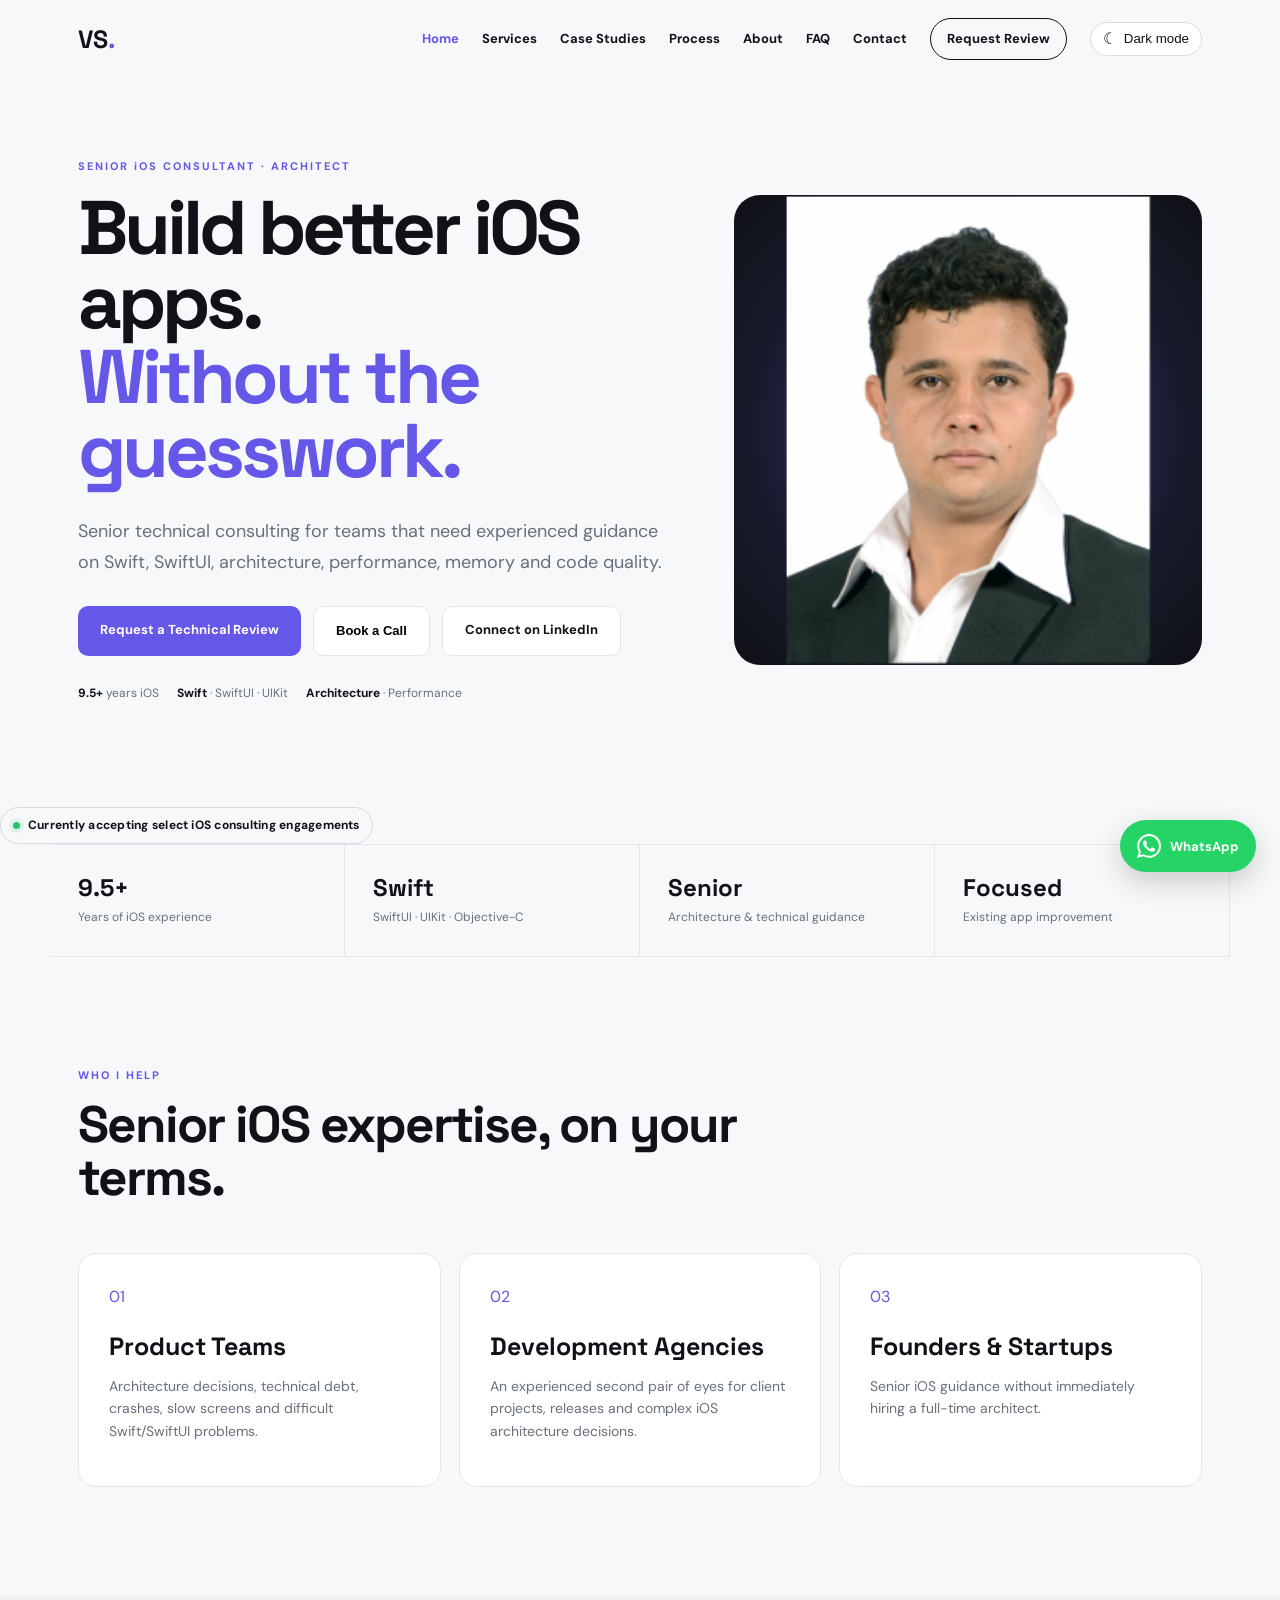
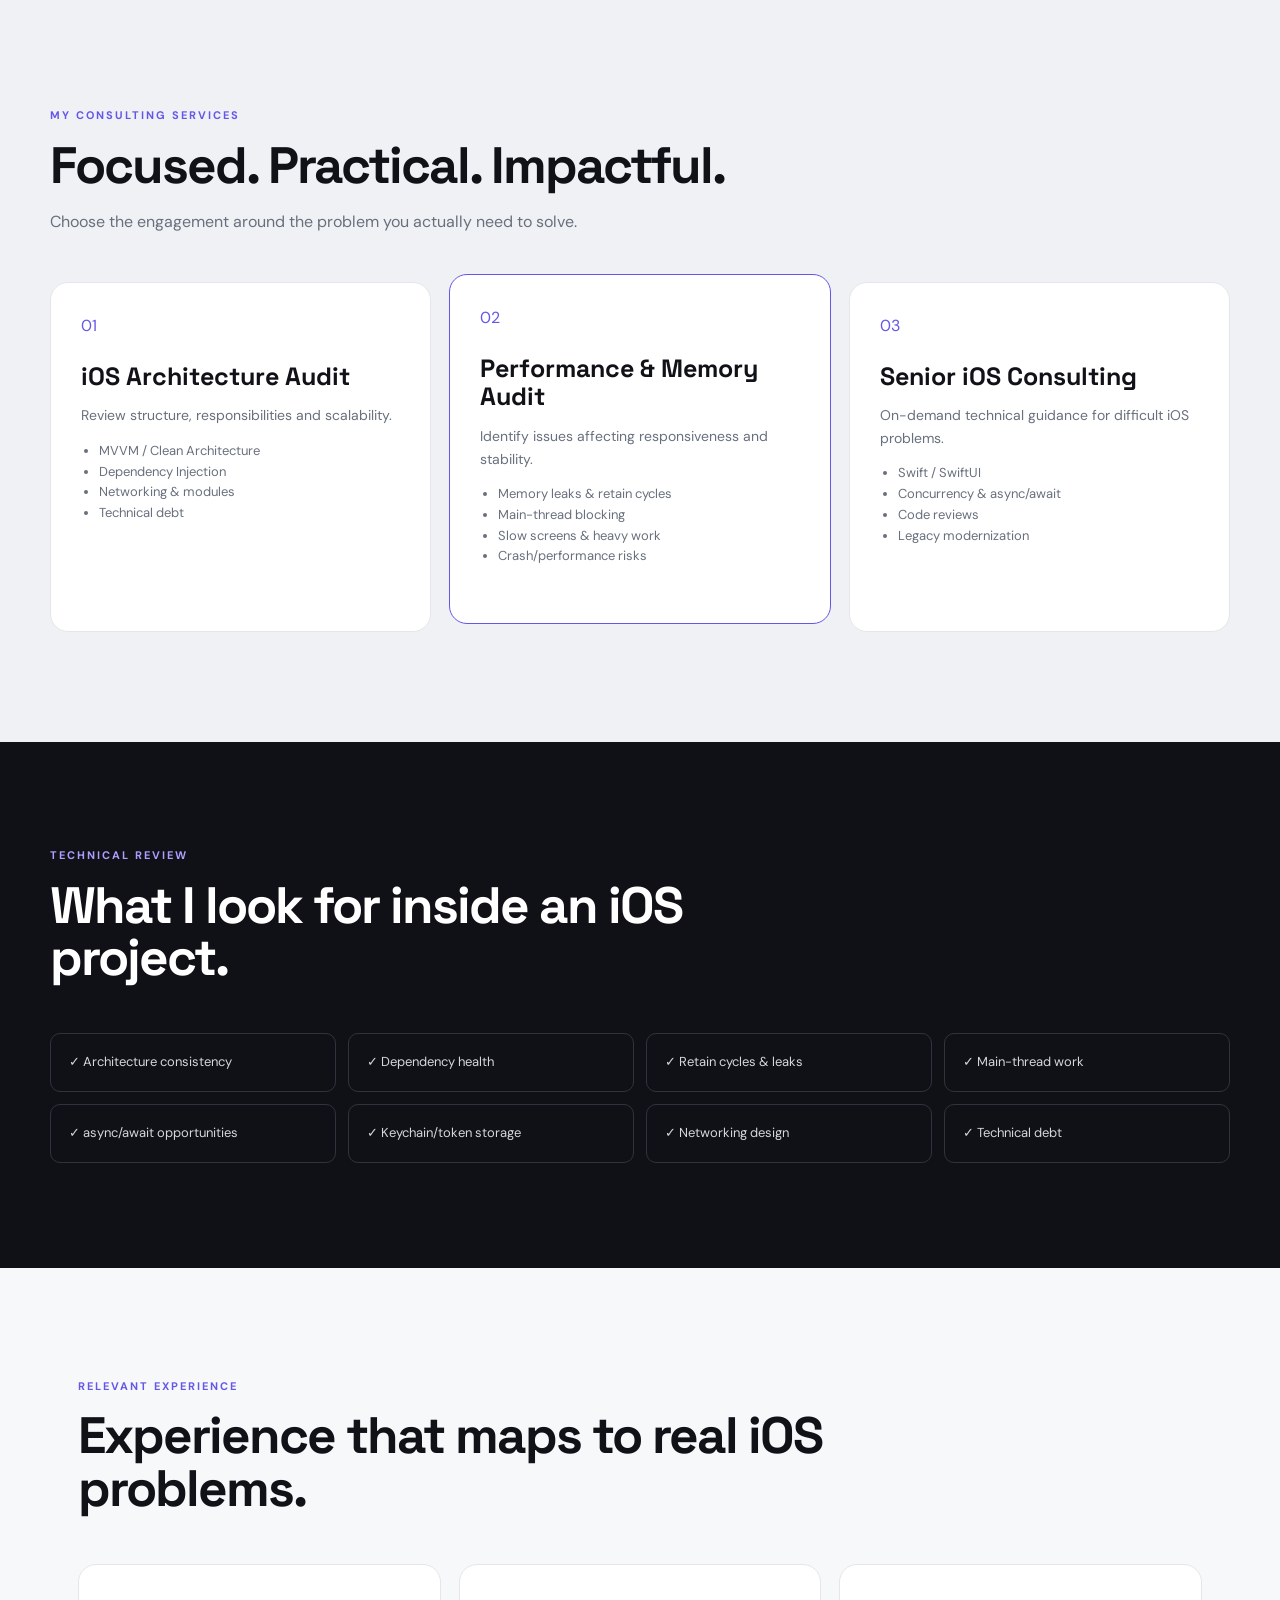
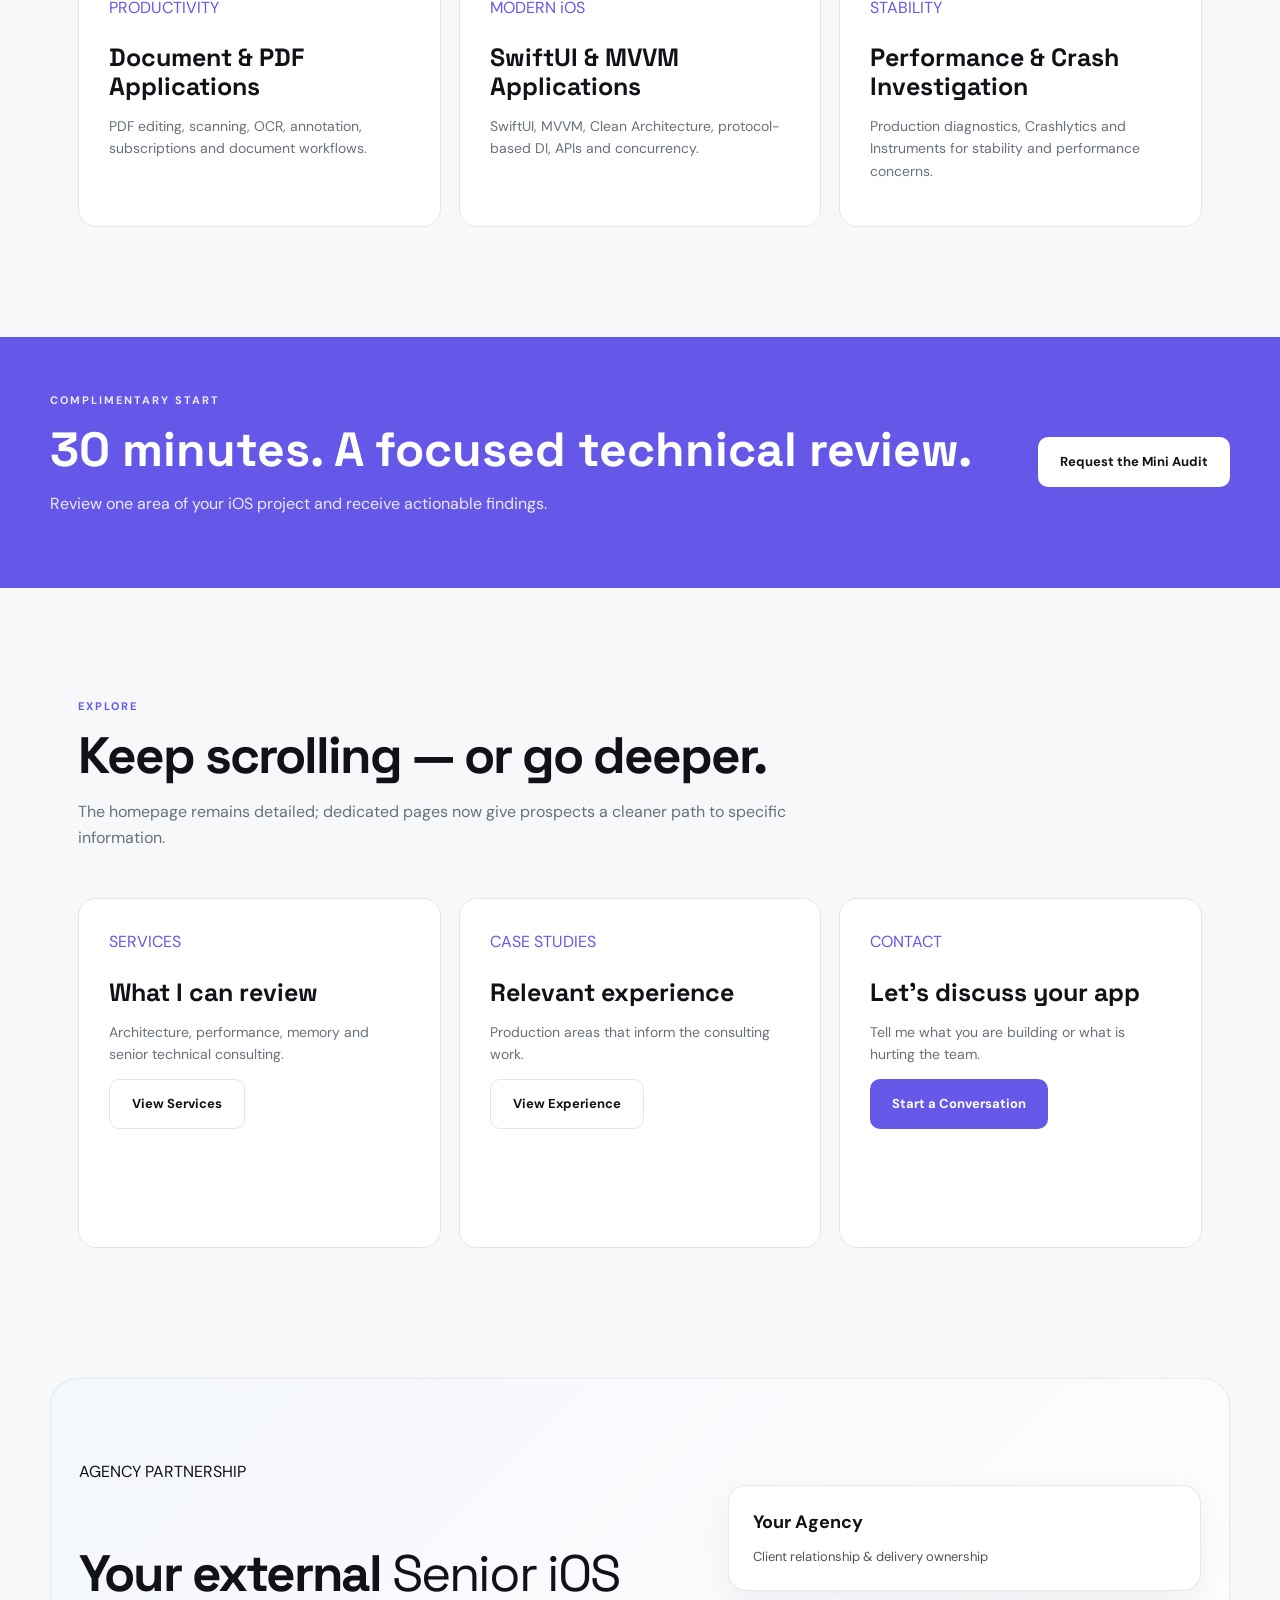
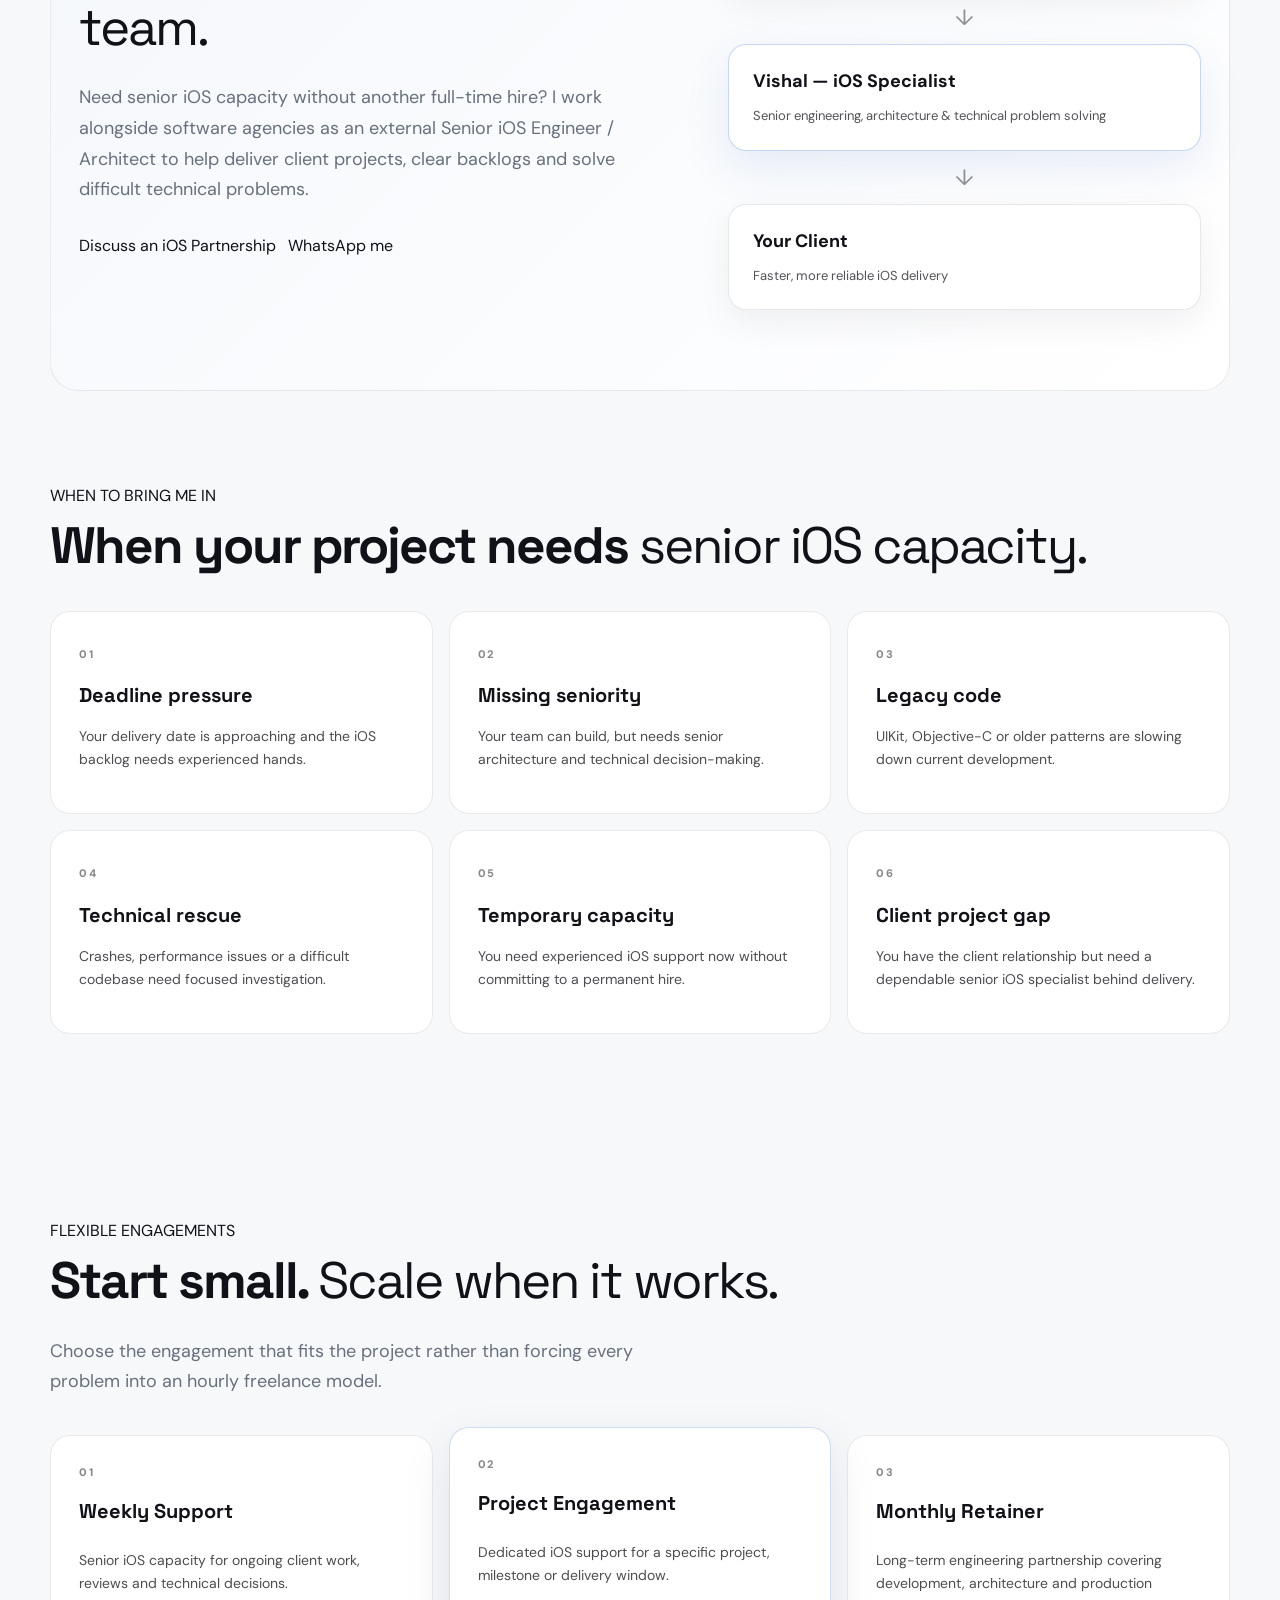
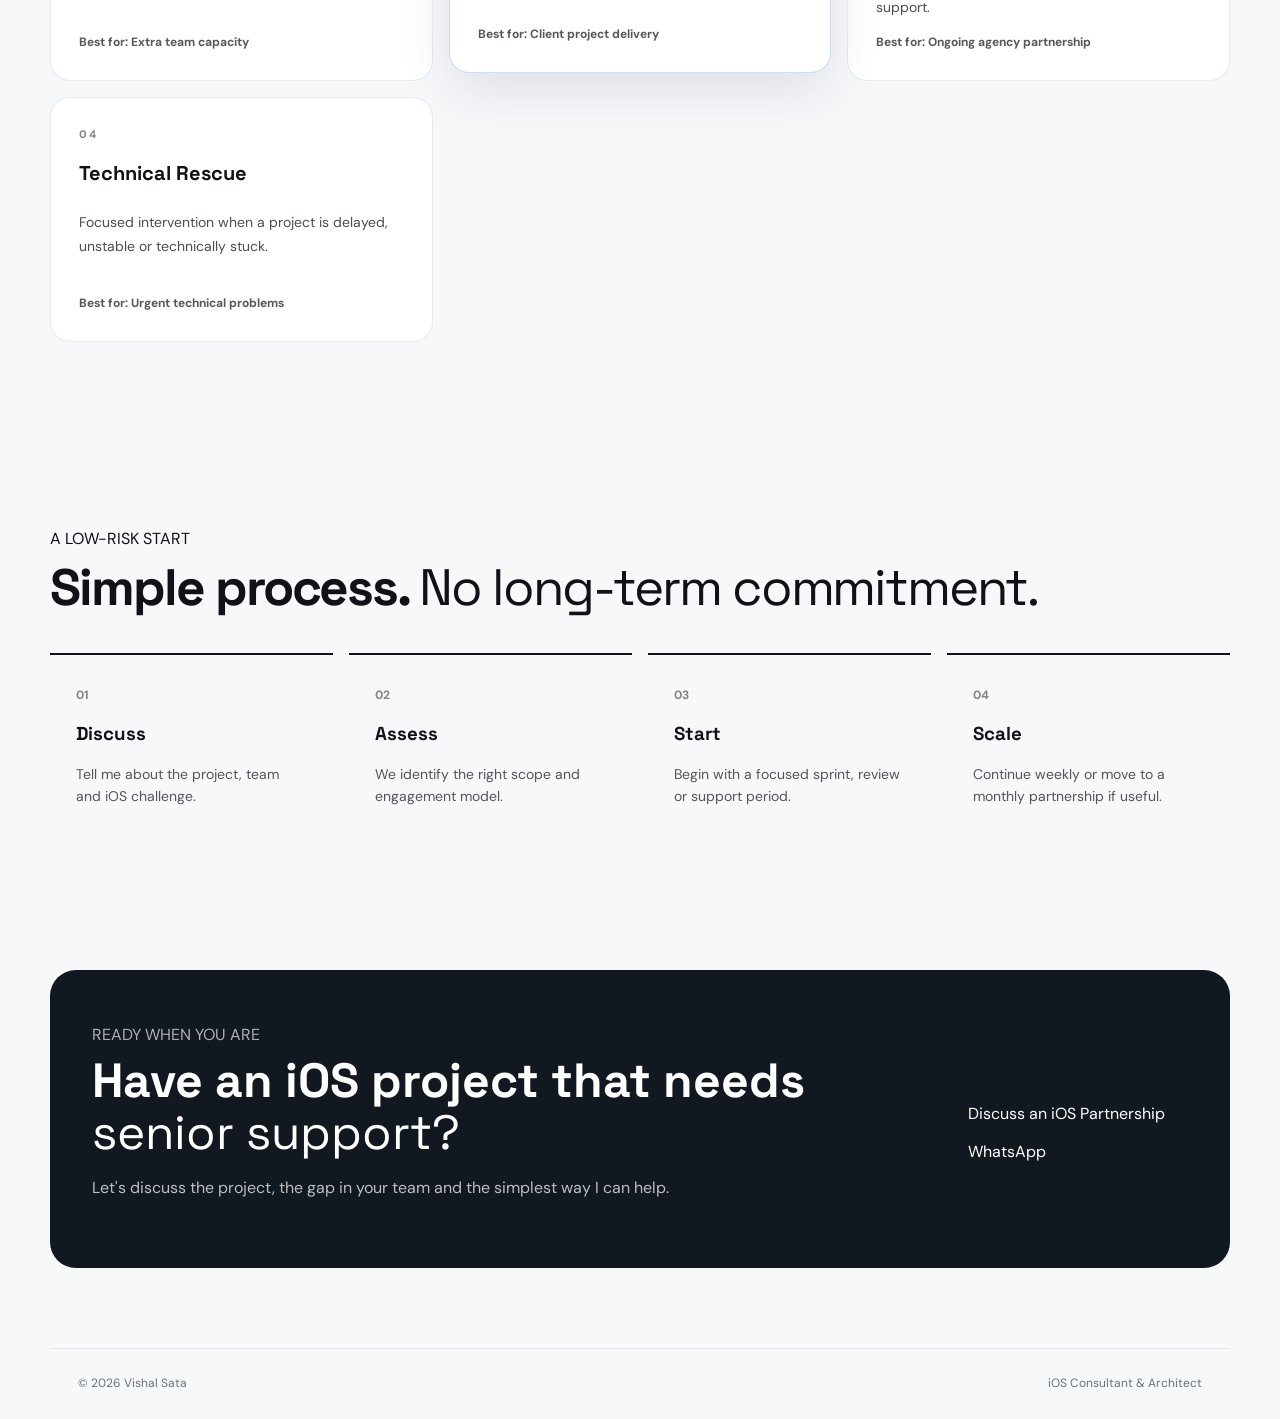
==== commit bb00a2c4: "Slug Cal.com" ====
--- a/index.html
+++ b/index.html
@@ -1,4 +1,10 @@
-<!doctype html><html lang="en"><head><meta charset="utf-8"><meta name="viewport" content="width=device-width,initial-scale=1"><meta name="description" content="Senior iOS consultant and architect with 9.5+ years of experience. Architecture audits, performance & memory audits, and on-demand Swift/SwiftUI consulting for product teams, agencies and startups."><link rel="canonical" href="https://vishalsata1804.github.io/"><meta name="theme-color" content="#101117"><link rel="icon" href="favicon.svg" type="image/svg+xml"><link rel="icon" href="favicon-32.png" sizes="32x32" type="image/png"><link rel="apple-touch-icon" href="apple-touch-icon.png"><meta property="og:type" content="website"><meta property="og:site_name" content="Vishal Sata — iOS Consultant & Architect"><meta property="og:url" content="https://vishalsata1804.github.io/"><meta property="og:title" content="iOS Consultant & Architect | Vishal Sata"><meta property="og:description" content="Senior iOS consultant and architect with 9.5+ years of experience. Architecture audits, performance & memory audits, and on-demand Swift/SwiftUI consulting for product teams, agencies and startups."><meta property="og:image" content="https://vishalsata1804.github.io/assets/portrait.png"><meta name="twitter:card" content="summary_large_image"><meta name="twitter:title" content="iOS Consultant & Architect | Vishal Sata"><meta name="twitter:description" content="Senior iOS consultant and architect with 9.5+ years of experience. Architecture audits, performance & memory audits, and on-demand Swift/SwiftUI consulting for product teams, agencies and startups."><meta name="twitter:image" content="https://vishalsata1804.github.io/assets/portrait.png"><title>iOS Consultant & Architect | Vishal Sata</title><link rel="stylesheet" href="style.css"><script type="application/ld+json">
+<!doctype html><html lang="en"><head><meta charset="utf-8"><meta name="viewport" content="width=device-width,initial-scale=1"><meta name="description" content="Senior iOS consultant and architect with 9.5+ years of experience. Architecture audits, performance & memory audits, and on-demand Swift/SwiftUI consulting for product teams, agencies and startups."><link rel="canonical" href="https://vishalsata1804.github.io/"><meta name="theme-color" content="#101117"><link rel="icon" href="favicon.svg" type="image/svg+xml"><link rel="icon" href="favicon-32.png" sizes="32x32" type="image/png"><link rel="apple-touch-icon" href="apple-touch-icon.png"><meta property="og:type" content="website"><meta property="og:site_name" content="Vishal Sata — iOS Consultant & Architect"><meta property="og:url" content="https://vishalsata1804.github.io/"><meta property="og:title" content="iOS Consultant & Architect | Vishal Sata"><meta property="og:description" content="Senior iOS consultant and architect with 9.5+ years of experience. Architecture audits, performance & memory audits, and on-demand Swift/SwiftUI consulting for product teams, agencies and startups."><meta property="og:image" content="https://vishalsata1804.github.io/assets/portrait.png"><meta name="twitter:card" content="summary_large_image"><meta name="twitter:title" content="iOS Consultant & Architect | Vishal Sata"><meta name="twitter:description" content="Senior iOS consultant and architect with 9.5+ years of experience. Architecture audits, performance & memory audits, and on-demand Swift/SwiftUI consulting for product teams, agencies and startups."><meta name="twitter:image" content="https://vishalsata1804.github.io/assets/portrait.png"><title>iOS Consultant & Architect | Vishal Sata</title><link rel="stylesheet" href="style.css"><script type="text/javascript">
+  (function(c,l,a,r,i,t,y){
+    c[a]=c[a]||function(){(c[a].q=c[a].q||[]).push(arguments)};
+    t=l.createElement(r);t.async=1;t.src="https://www.clarity.ms/tag/"+i;
+    y=l.getElementsByTagName(r)[0];y.parentNode.insertBefore(t,y);
+  })(window, document, "clarity", "script", "yimhncczw3");
+</script><script type="application/ld+json">
 {
   "@context": "https://schema.org",
   "@type": "ProfessionalService",
@@ -22,7 +28,7 @@
   <span class="theme-toggle-label">Dark mode</span>
 </button>
 
-</nav></header><main><section class="hero"><div><p class="eyebrow">SENIOR iOS CONSULTANT · ARCHITECT</p><h1>Build better iOS apps.<br><em>Without the guesswork.</em></h1><p class="lead">Senior technical consulting for teams that need experienced guidance on Swift, SwiftUI, architecture, performance, memory and code quality.</p><div class="actions"><a class="button primary" href="contact.html">Request a Technical Review</a><a class="button ghost" href="https://www.linkedin.com/in/vishalsata-iosdev/" target="_blank" rel="noopener noreferrer">Connect on LinkedIn</a></div><div class="proof"><span><b>9.5+</b> years iOS</span><span><b>Swift</b> · SwiftUI · UIKit</span><span><b>Architecture</b> · Performance</span></div></div><div class="portrait-wrap"><img class="portrait" src="assets/portrait.png" alt="Vishal Sata"></div></section>
+</nav></header><main><section class="hero"><div><p class="eyebrow">SENIOR iOS CONSULTANT · ARCHITECT</p><h1>Build better iOS apps.<br><em>Without the guesswork.</em></h1><p class="lead">Senior technical consulting for teams that need experienced guidance on Swift, SwiftUI, architecture, performance, memory and code quality.</p><div class="actions"><a class="button primary" href="contact.html">Request a Technical Review</a><button class="button ghost" type="button" data-cal-namespace="30min" data-cal-link="vishal-sata-j7v3wm/30min" data-cal-config='{"layout":"month_view"}'>Book a Call</button><a class="button ghost" href="https://www.linkedin.com/in/vishalsata-iosdev/" target="_blank" rel="noopener noreferrer">Connect on LinkedIn</a></div><div class="proof"><span><b>9.5+</b> years iOS</span><span><b>Swift</b> · SwiftUI · UIKit</span><span><b>Architecture</b> · Performance</span></div></div><div class="portrait-wrap"><img class="portrait" src="assets/portrait.png" alt="Vishal Sata"></div></section>
 
 <div class="agency-strip">
   <span class="agency-dot"></span>
@@ -114,6 +120,37 @@
 </a>
 
 
+<script type="text/javascript">
+  (function (C, A, L) {
+    let p = function (a, ar) { a.q.push(ar); };
+    let d = C.document;
+    C.Cal = C.Cal || function () {
+      let cal = C.Cal;
+      let ar = arguments;
+      if (!cal.loaded) {
+        cal.ns = {};
+        cal.q = cal.q || [];
+        d.head.appendChild(d.createElement("script")).src = A;
+        cal.loaded = true;
+      }
+      if (ar[0] === L) {
+        const api = function () { p(api, arguments); };
+        const namespace = ar[1];
+        api.q = api.q || [];
+        if (typeof namespace === "string") {
+          cal.ns[namespace] = cal.ns[namespace] || api;
+          p(cal.ns[namespace], ar);
+          p(cal, ["initNamespace", namespace]);
+        } else p(cal, ar);
+        return;
+      }
+      p(cal, ar);
+    };
+  })(window, "https://app.cal.com/embed/embed.js", "init");
+  Cal("init", "30min", { origin: "https://cal.com" });
+  Cal.ns["30min"]("ui", { hideEventTypeDetails: false, layout: "month_view" });
+</script>
+
 <script>
 (function () {
   const root = document.documentElement;
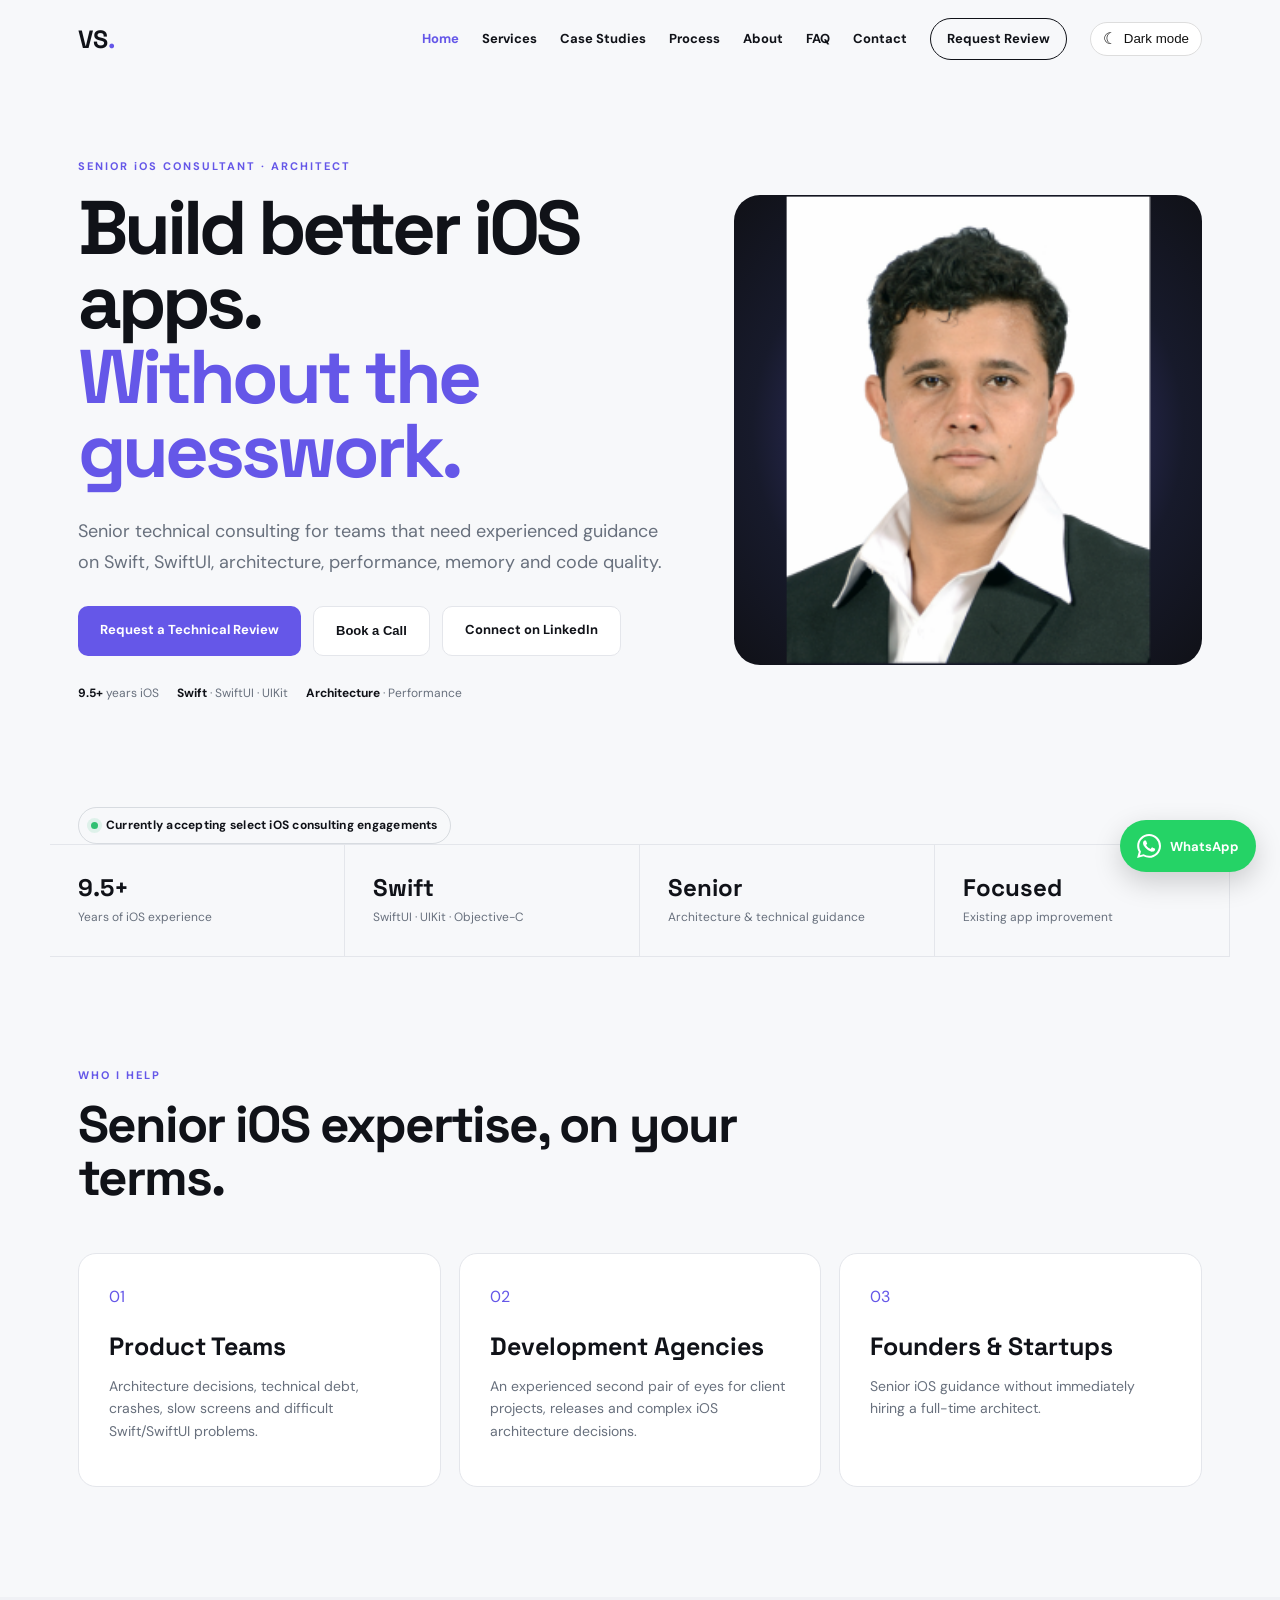
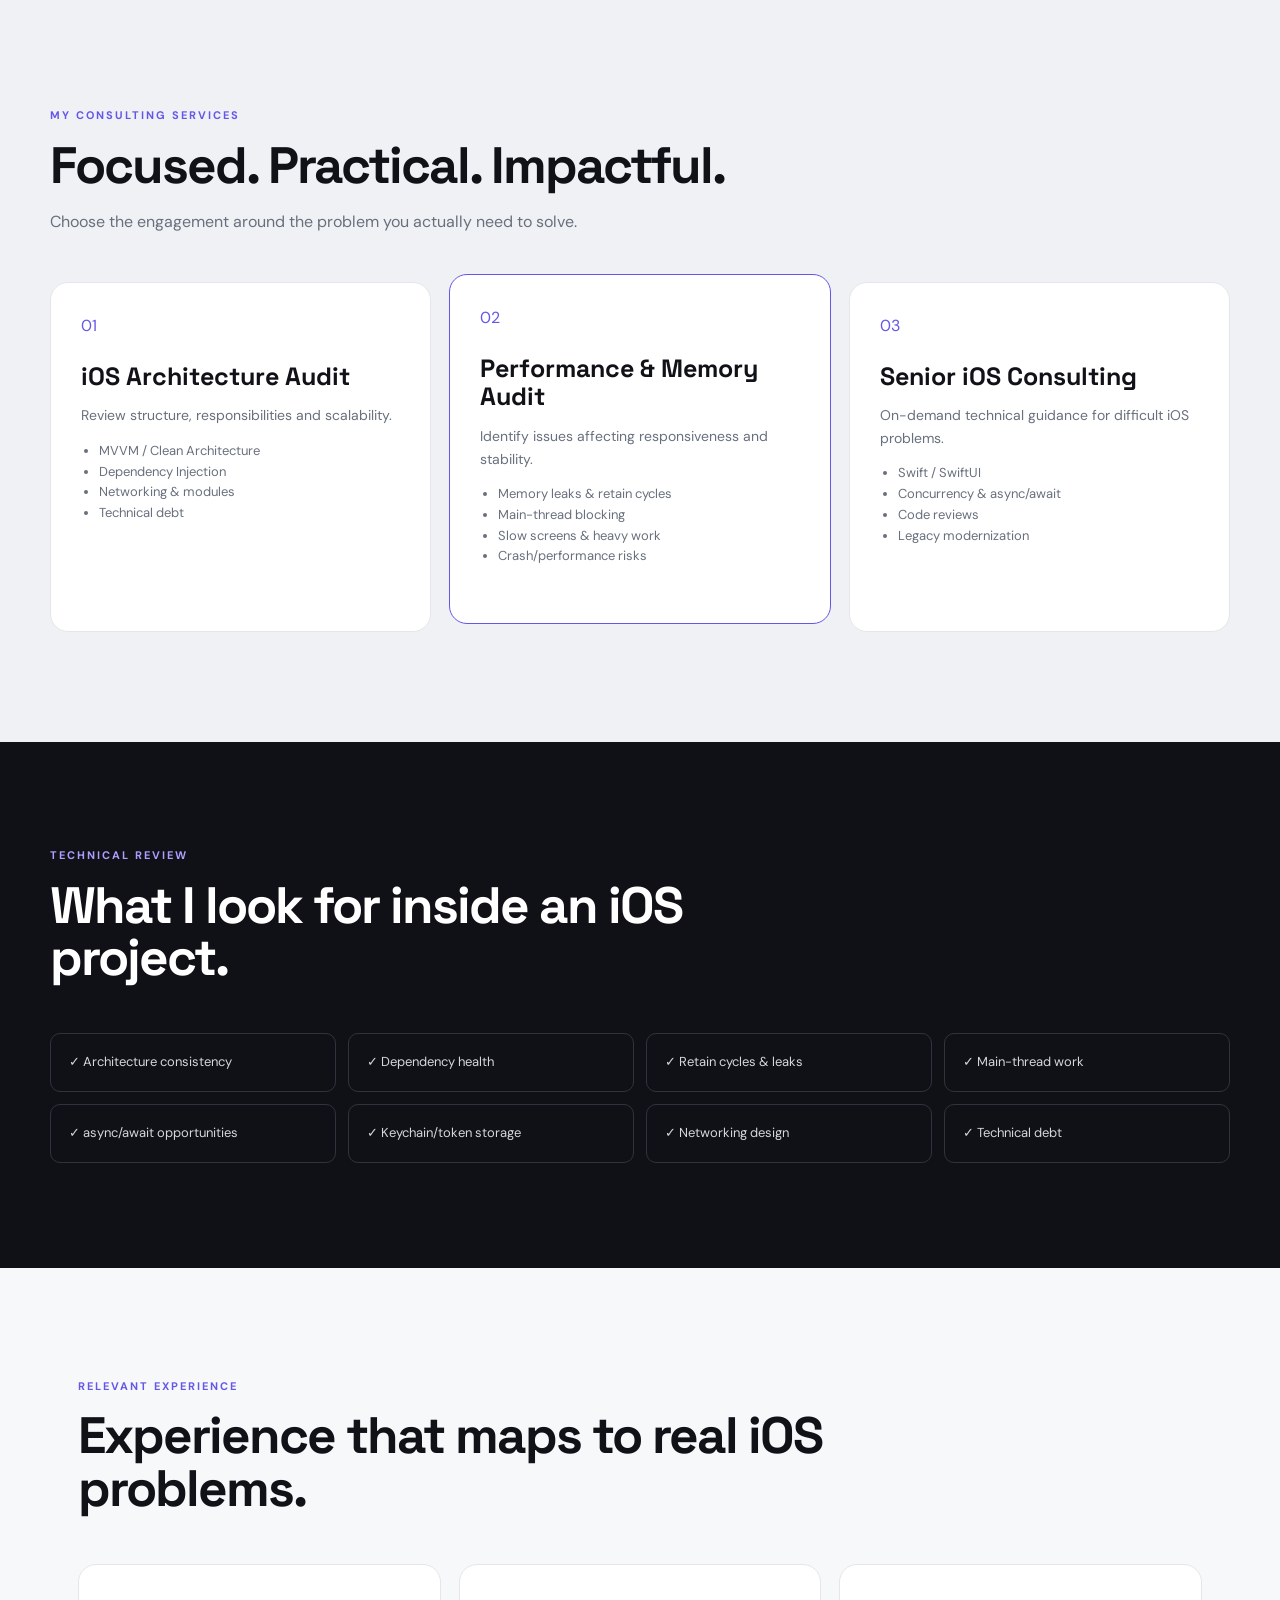
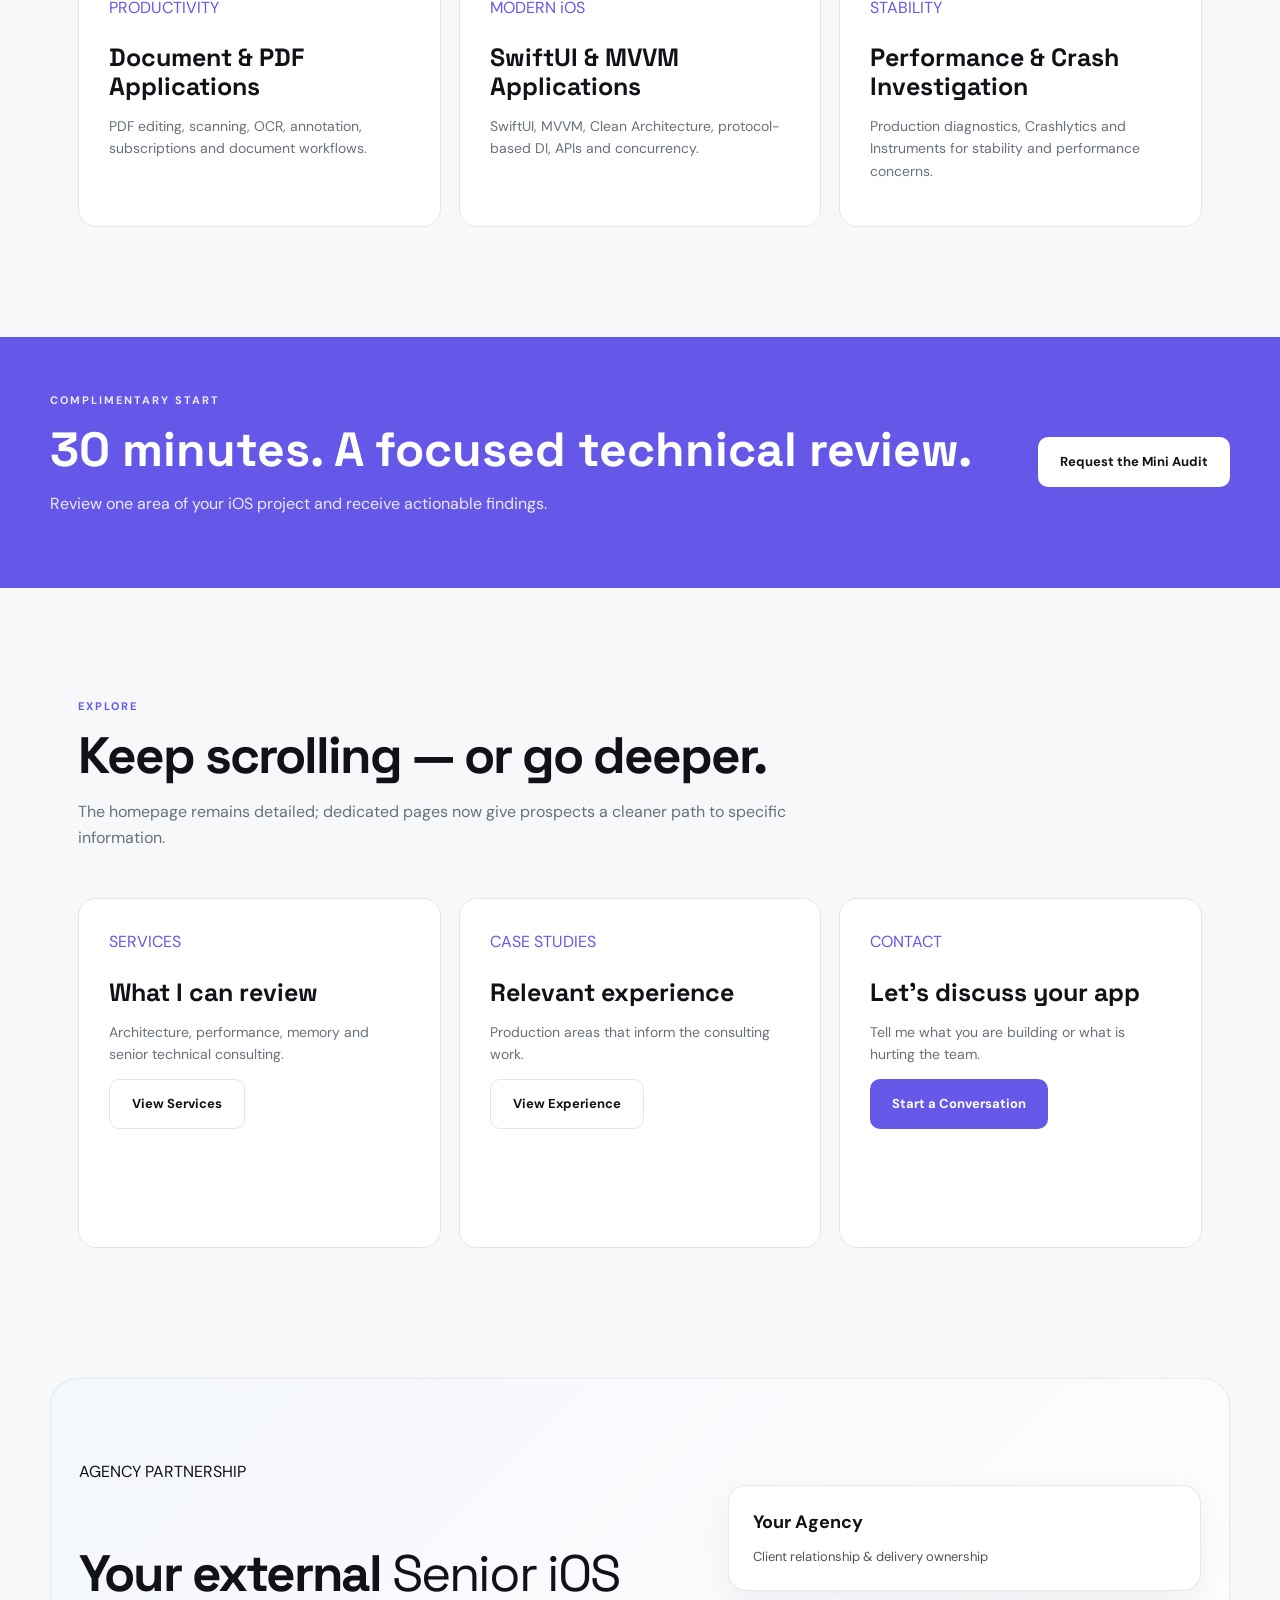
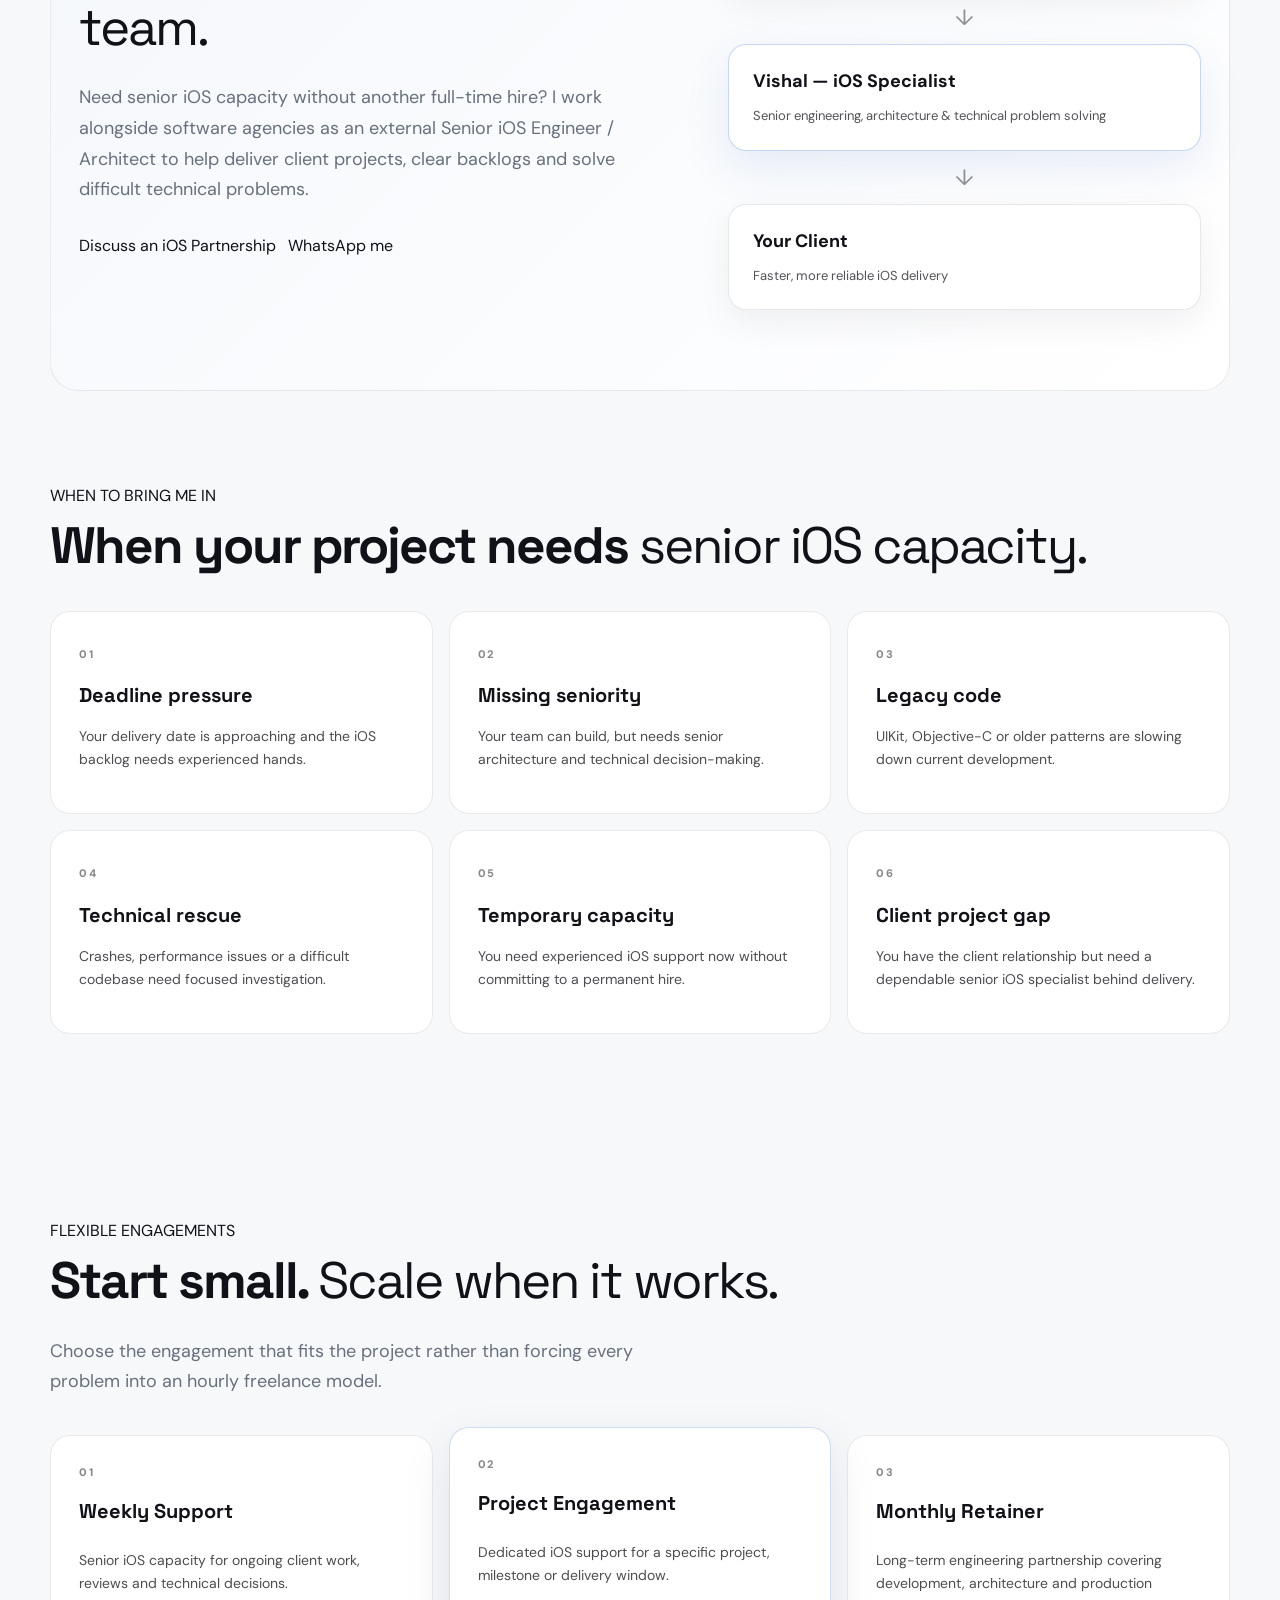
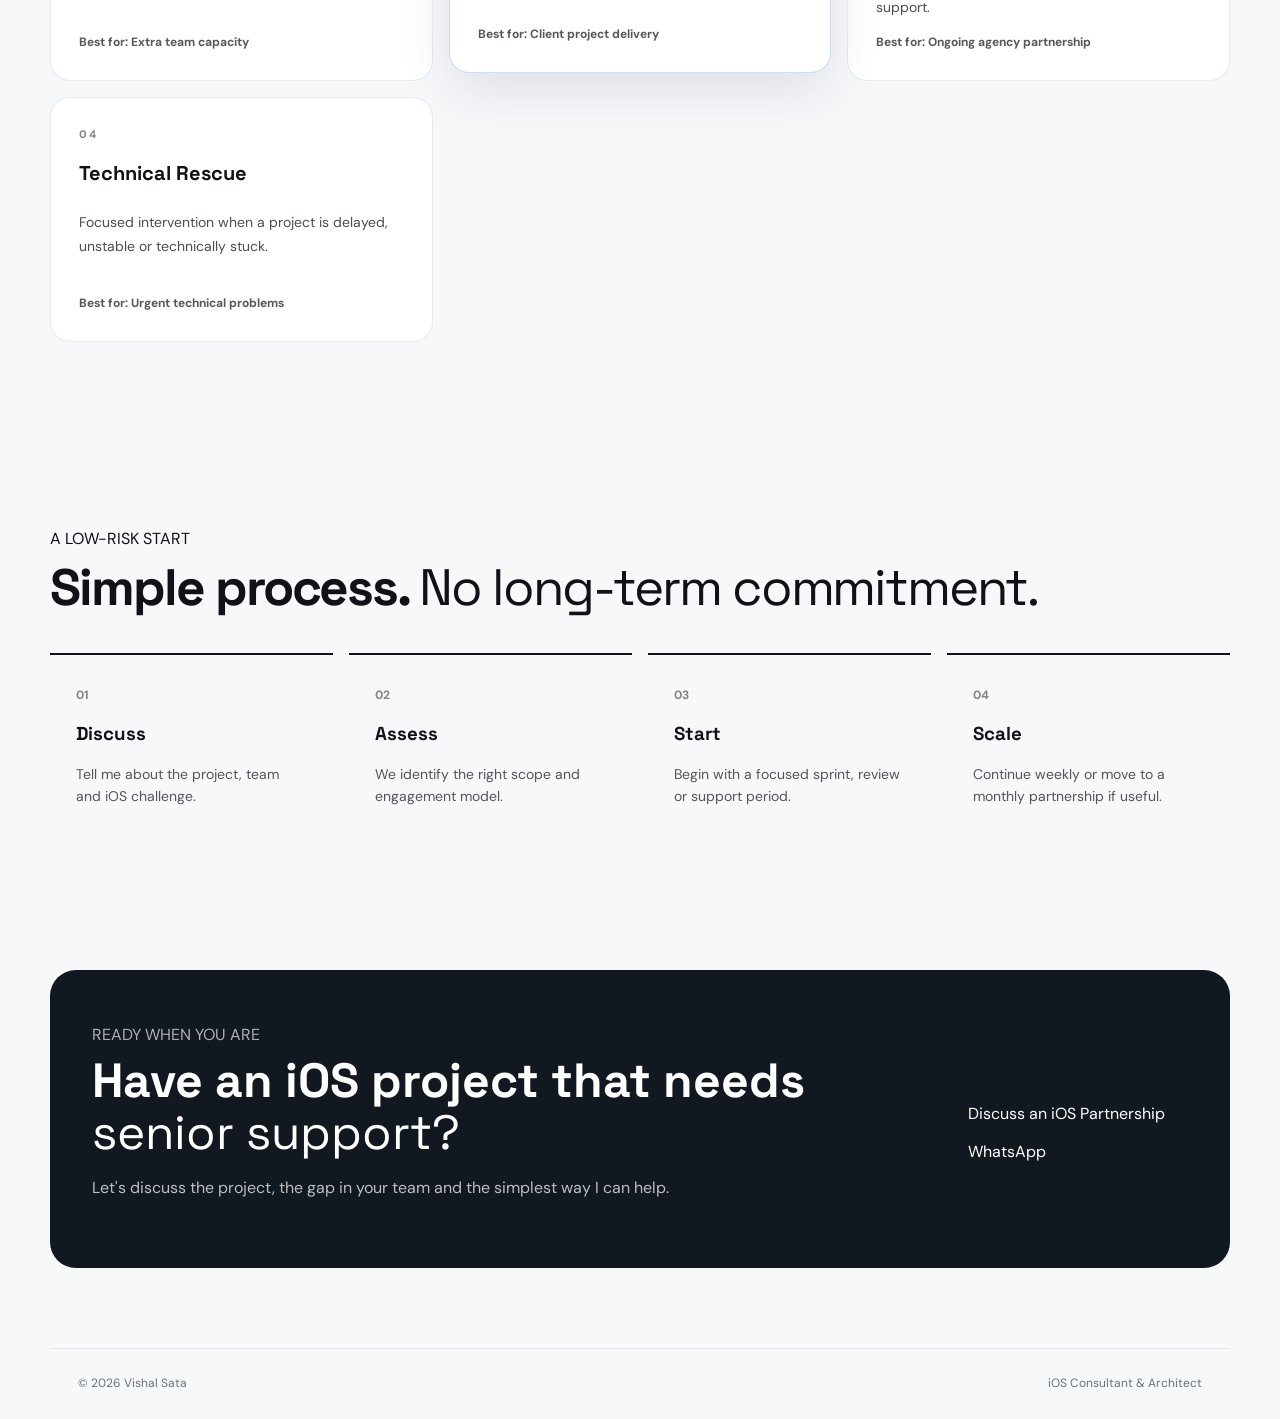
==== commit ca7468fd: "Momentum changes" ====
--- a/index.html
+++ b/index.html
@@ -30,9 +30,11 @@
 
 </nav></header><main><section class="hero"><div><p class="eyebrow">SENIOR iOS CONSULTANT · ARCHITECT</p><h1>Build better iOS apps.<br><em>Without the guesswork.</em></h1><p class="lead">Senior technical consulting for teams that need experienced guidance on Swift, SwiftUI, architecture, performance, memory and code quality.</p><div class="actions"><a class="button primary" href="contact.html">Request a Technical Review</a><button class="button ghost" type="button" data-cal-namespace="30min" data-cal-link="vishal-sata-j7v3wm/30min" data-cal-config='{"layout":"month_view"}'>Book a Call</button><a class="button ghost" href="https://www.linkedin.com/in/vishalsata-iosdev/" target="_blank" rel="noopener noreferrer">Connect on LinkedIn</a></div><div class="proof"><span><b>9.5+</b> years iOS</span><span><b>Swift</b> · SwiftUI · UIKit</span><span><b>Architecture</b> · Performance</span></div></div><div class="portrait-wrap"><img class="portrait" src="assets/portrait.png" alt="Vishal Sata"></div></section>
 
+<div class="agency-strip-wrap">
 <div class="agency-strip">
   <span class="agency-dot"></span>
   <span>Currently accepting select iOS consulting engagements</span>
+</div>
 </div>
 
 <section class="metrics"><div><strong>9.5+</strong><span>Years of iOS experience</span></div><div><strong>Swift</strong><span>SwiftUI · UIKit · Objective-C</span></div><div><strong>Senior</strong><span>Architecture & technical guidance</span></div><div><strong>Focused</strong><span>Existing app improvement</span></div></section>
--- a/style.css
+++ b/style.css
@@ -1,5 +1,5 @@
 @import url('https://fonts.googleapis.com/css2?family=DM+Sans:wght@400;500;600;700&family=Space+Grotesk:wght@500;600;700&display=swap');
-:root{--ink:#101218;--muted:#68707d;--line:#e4e6eb;--paper:#f7f8fa;--white:#fff;--accent:#6557e8;--dark:#101117;--max:1180px}*{box-sizing:border-box}html{scroll-behavior:smooth}body{margin:0;background:var(--paper);color:var(--ink);font-family:'DM Sans',sans-serif;line-height:1.6}a{text-decoration:none;color:inherit}.nav{height:78px;max-width:var(--max);padding:0 28px;margin:auto;display:flex;align-items:center;justify-content:space-between}.brand{font:700 25px 'Space Grotesk'}.brand span,.eyebrow,.num,.tag{color:var(--accent)}nav{display:flex;gap:23px;align-items:center;font-size:13px;font-weight:700}nav a:hover,nav .active{color:var(--accent)}.nav-cta{border:1px solid var(--ink);border-radius:999px;padding:10px 16px}.hero{max-width:var(--max);min-height:650px;margin:auto;padding:80px 28px 90px;display:grid;grid-template-columns:1.12fr .88fr;gap:60px;align-items:center}.eyebrow{margin:0 0 15px;font-size:11px;font-weight:700;letter-spacing:2px}.hero h1,.heading h2,h1,h2,h3{font-family:'Space Grotesk'}.hero h1{margin:0;font-size:clamp(48px,6vw,76px);line-height:.98;letter-spacing:-4px}.hero h1 em{font-style:normal;color:var(--accent)}.lead{max-width:650px;margin:28px 0;color:var(--muted);font-size:18px}.actions{display:flex;gap:12px;flex-wrap:wrap}.button{display:inline-flex;align-items:center;justify-content:center;min-height:50px;padding:0 22px;border-radius:10px;border:0;font-weight:700;font-size:13px;cursor:pointer}.primary{background:var(--accent);color:white}.ghost{background:white;border:1px solid var(--line)}.proof{display:flex;gap:18px;flex-wrap:wrap;margin-top:28px;color:var(--muted);font-size:12px}.proof b{color:var(--ink)}.portrait-wrap{height:470px;border-radius:26px;overflow:hidden;background:radial-gradient(circle,#4d48a5,#171a2b 65%,#101117);display:flex;align-items:end;justify-content:center}.portrait{width:100%;height:100%;object-fit:contain;object-position:center bottom}.metrics{max-width:var(--max);margin:auto;border-block:1px solid var(--line);display:grid;grid-template-columns:repeat(4,1fr)}.metrics div{padding:27px 28px;border-right:1px solid var(--line)}.metrics strong{display:block;font:700 24px 'Space Grotesk'}.metrics span{font-size:12px;color:var(--muted)}.section{max-width:var(--max);margin:auto;padding:110px 28px}.section-tint{max-width:none;background:#f0f1f5;padding-inline:max(28px,calc((100% - var(--max))/2))}.heading{max-width:760px;margin-bottom:48px}.heading h2,.about h2{margin:0;font-size:clamp(36px,4vw,54px);line-height:1.03;letter-spacing:-2px}.heading>p:last-child{color:var(--muted)}.who,.cards,.cases,.steps{display:grid;grid-template-columns:repeat(3,1fr);gap:18px}.who article,.card,.case{background:white;border:1px solid var(--line);border-radius:18px;padding:30px}.card{min-height:350px}.card.featured{border:1.5px solid var(--accent);transform:translateY(-8px)}.card h3,.who h3,.case h3{font-size:25px;line-height:1.15;margin:23px 0 10px}.card p,.who p,.case p,.step p{font-size:14px;color:var(--muted)}.card ul,.case ul{padding-left:18px;color:var(--muted);font-size:13px}.dark{background:var(--dark);color:white;padding:105px max(28px,calc((100% - var(--max))/2))}.dark .eyebrow{color:#aaa0ff}.check{display:grid;grid-template-columns:repeat(4,1fr);gap:12px}.check div{padding:18px;border:1px solid #30333e;border-radius:10px;color:#d5d7de;font-size:13px}.callout{background:var(--accent);color:white;padding:55px max(28px,calc((100% - var(--max))/2));display:flex;justify-content:space-between;align-items:center;gap:35px}.callout h2{margin:0;font-size:clamp(34px,4vw,48px);line-height:1.05}.callout p{max-width:720px;color:#eeeaff}.white{background:white;color:var(--ink);white-space:nowrap}.page-hero{background:var(--dark);color:white;padding:85px max(28px,calc((100% - var(--max))/2)) 80px}.page-hero h1{max-width:850px;margin:0;font-size:clamp(45px,6vw,70px);line-height:1;letter-spacing:-3px}.page-hero p:last-child{max-width:720px;color:#c6c8d1;font-size:17px}.steps{grid-template-columns:repeat(4,1fr)}.step{padding:20px 0;border-top:1px solid var(--ink)}.step b{color:var(--accent)}.about{display:grid;grid-template-columns:230px 1fr;gap:55px}.about-photo{width:210px;height:260px;object-fit:cover;object-position:center top;border-radius:20px}.about p:not(.eyebrow){max-width:800px;color:var(--muted)}.chips{display:flex;flex-wrap:wrap;gap:8px;margin-top:25px}.chips span{background:white;border:1px solid var(--line);border-radius:999px;padding:8px 12px;font-size:12px}.faq{max-width:900px}.faq details{border-top:1px solid var(--line);padding:20px 0}.faq details:last-child{border-bottom:1px solid var(--line)}.faq summary{cursor:pointer;font-weight:700}.faq details p{color:var(--muted)}.contact{background:white;padding:95px 28px}.contact-inner{max-width:720px;margin:auto;text-align:center}.contact form{margin-top:30px;display:grid;gap:12px;text-align:left}.form-row{display:grid;grid-template-columns:1fr 1fr;gap:12px}input,select,textarea{width:100%;padding:14px;border:1px solid var(--line);border-radius:10px;background:#fafbfc;font:14px 'DM Sans'}textarea{resize:vertical}.contact-links{display:flex;justify-content:center;gap:25px;margin-top:20px;font-size:13px;font-weight:700}footer{max-width:var(--max);margin:auto;padding:25px 28px;display:flex;justify-content:space-between;color:var(--muted);font-size:12px;border-top:1px solid var(--line)}@media(max-width:850px){nav a:not(.nav-cta){display:none}.hero{grid-template-columns:1fr;padding-top:55px}.metrics,.who,.cards,.cases,.check,.steps{grid-template-columns:1fr 1fr}.card.featured{transform:none}.about{grid-template-columns:1fr}.callout{flex-direction:column;align-items:flex-start}}@media(max-width:560px){.hero h1{letter-spacing:-2.5px}.metrics,.who,.cards,.cases,.check,.steps{grid-template-columns:1fr}.section{padding-block:80px}.portrait-wrap{height:350px}.form-row{grid-template-columns:1fr}footer{flex-direction:column;gap:7px}}
+:root{--ink:#101218;--muted:#68707d;--line:#e4e6eb;--paper:#f7f8fa;--white:#fff;--accent:#6557e8;--dark:#101117;--max:1180px}*{box-sizing:border-box}html{scroll-behavior:smooth}body{margin:0;background:var(--paper);color:var(--ink);font-family:'DM Sans',sans-serif;line-height:1.6}a{text-decoration:none;color:inherit}.nav{height:78px;max-width:var(--max);padding:0 28px;margin:auto;display:flex;align-items:center;justify-content:space-between}.brand{font:700 25px 'Space Grotesk'}.brand span,.eyebrow,.num,.tag{color:var(--accent)}nav{display:flex;gap:23px;align-items:center;font-size:13px;font-weight:700}nav a:hover,nav .active{color:var(--accent)}.nav-cta{border:1px solid var(--ink);border-radius:999px;padding:10px 16px}.hero{max-width:var(--max);min-height:650px;margin:auto;padding:80px 28px 90px;display:grid;grid-template-columns:1.12fr .88fr;gap:60px;align-items:center}.eyebrow{margin:0 0 15px;font-size:11px;font-weight:700;letter-spacing:2px}.hero h1,.heading h2,h1,h2,h3{font-family:'Space Grotesk'}.hero h1{margin:0;font-size:clamp(48px,6vw,76px);line-height:.98;letter-spacing:-4px}.hero h1 em{font-style:normal;color:var(--accent)}.lead{max-width:650px;margin:28px 0;color:var(--muted);font-size:18px}.actions{display:flex;gap:12px;flex-wrap:wrap}.button{display:inline-flex;align-items:center;justify-content:center;min-height:50px;padding:0 22px;border-radius:10px;border:0;font-weight:700;font-size:13px;cursor:pointer}.primary{background:var(--accent);color:white}.ghost{background:white;border:1px solid var(--line);color:var(--ink)}.proof{display:flex;gap:18px;flex-wrap:wrap;margin-top:28px;color:var(--muted);font-size:12px}.proof b{color:var(--ink)}.portrait-wrap{height:470px;border-radius:26px;overflow:hidden;background:radial-gradient(circle,#4d48a5,#171a2b 65%,#101117);display:flex;align-items:end;justify-content:center}.portrait{width:100%;height:100%;object-fit:contain;object-position:center bottom}.metrics{max-width:var(--max);margin:auto;border-block:1px solid var(--line);display:grid;grid-template-columns:repeat(4,1fr)}.metrics div{padding:27px 28px;border-right:1px solid var(--line)}.metrics strong{display:block;font:700 24px 'Space Grotesk'}.metrics span{font-size:12px;color:var(--muted)}.section{max-width:var(--max);margin:auto;padding:110px 28px}.section-tint{max-width:none;background:#f0f1f5;padding-inline:max(28px,calc((100% - var(--max))/2))}.heading{max-width:760px;margin-bottom:48px}.heading h2,.about h2{margin:0;font-size:clamp(36px,4vw,54px);line-height:1.03;letter-spacing:-2px}.heading>p:last-child{color:var(--muted)}.who,.cards,.cases,.steps{display:grid;grid-template-columns:repeat(3,1fr);gap:18px}.who article,.card,.case{background:white;border:1px solid var(--line);border-radius:18px;padding:30px}.card{min-height:350px}.card.featured{border:1.5px solid var(--accent);transform:translateY(-8px)}.card h3,.who h3,.case h3{font-size:25px;line-height:1.15;margin:23px 0 10px}.card p,.who p,.case p,.step p{font-size:14px;color:var(--muted)}.card ul,.case ul{padding-left:18px;color:var(--muted);font-size:13px}.dark{background:var(--dark);color:white;padding:105px max(28px,calc((100% - var(--max))/2))}.dark .eyebrow{color:#aaa0ff}.check{display:grid;grid-template-columns:repeat(4,1fr);gap:12px}.check div{padding:18px;border:1px solid #30333e;border-radius:10px;color:#d5d7de;font-size:13px}.callout{background:var(--accent);color:white;padding:55px max(28px,calc((100% - var(--max))/2));display:flex;justify-content:space-between;align-items:center;gap:35px}.callout h2{margin:0;font-size:clamp(34px,4vw,48px);line-height:1.05}.callout p{max-width:720px;color:#eeeaff}.white{background:white;color:var(--ink);white-space:nowrap}.page-hero{background:var(--dark);color:white;padding:85px max(28px,calc((100% - var(--max))/2)) 80px}.page-hero h1{max-width:850px;margin:0;font-size:clamp(45px,6vw,70px);line-height:1;letter-spacing:-3px}.page-hero p:last-child{max-width:720px;color:#c6c8d1;font-size:17px}.steps{grid-template-columns:repeat(4,1fr)}.step{padding:20px 0;border-top:1px solid var(--ink)}.step b{color:var(--accent)}.about{display:grid;grid-template-columns:230px 1fr;gap:55px}.about-photo{width:210px;height:260px;object-fit:cover;object-position:center top;border-radius:20px}.about p:not(.eyebrow){max-width:800px;color:var(--muted)}.chips{display:flex;flex-wrap:wrap;gap:8px;margin-top:25px}.chips span{background:white;border:1px solid var(--line);border-radius:999px;padding:8px 12px;font-size:12px}.faq{max-width:900px}.faq details{border-top:1px solid var(--line);padding:20px 0}.faq details:last-child{border-bottom:1px solid var(--line)}.faq summary{cursor:pointer;font-weight:700}.faq details p{color:var(--muted)}.contact{background:white;padding:95px 28px}.contact-inner{max-width:720px;margin:auto;text-align:center}.contact form{margin-top:30px;display:grid;gap:12px;text-align:left}.form-row{display:grid;grid-template-columns:1fr 1fr;gap:12px}input,select,textarea{width:100%;padding:14px;border:1px solid var(--line);border-radius:10px;background:#fafbfc;font:14px 'DM Sans'}textarea{resize:vertical}.contact-links{display:flex;justify-content:center;gap:25px;margin-top:20px;font-size:13px;font-weight:700}footer{max-width:var(--max);margin:auto;padding:25px 28px;display:flex;justify-content:space-between;color:var(--muted);font-size:12px;border-top:1px solid var(--line)}@media(max-width:850px){nav a:not(.nav-cta){display:none}.hero{grid-template-columns:1fr;padding-top:55px}.metrics,.who,.cards,.cases,.check,.steps{grid-template-columns:1fr 1fr}.card.featured{transform:none}.about{grid-template-columns:1fr}.callout{flex-direction:column;align-items:flex-start}}@media(max-width:560px){.hero h1{letter-spacing:-2.5px}.metrics,.who,.cards,.cases,.check,.steps{grid-template-columns:1fr}.section{padding-block:80px}.portrait-wrap{height:350px}.form-row{grid-template-columns:1fr}footer{flex-direction:column;gap:7px}}
 [data-fs-error='email']{display:block;color:#b42318;font-size:12px;margin-top:-4px}
 
 /* Floating WhatsApp contact button */
@@ -86,6 +86,9 @@
   border-color:#344454;
 }
 html.dark-mode a { color:#8ab4f8; }
+html.dark-mode a.ghost,
+html.dark-mode button.ghost { color:var(--ink); }
+html.dark-mode .proof b { color:#fff; }
 html.dark-mode .card,
 html.dark-mode .service-card,
 html.dark-mode .case-card,
@@ -121,6 +124,7 @@
 
 
 /* Premium B2B consulting sections */
+.agency-strip-wrap{max-width:var(--max);margin:auto;padding:0 28px}
 .agency-strip{display:inline-flex;align-items:center;gap:8px;margin:14px 0 0;padding:8px 12px;border:1px solid rgba(120,130,145,.25);border-radius:999px;font-size:12px;font-weight:700;letter-spacing:.02em}
 .agency-dot{width:7px;height:7px;border-radius:50%;background:#2fbf71;box-shadow:0 0 0 4px rgba(47,191,113,.12)}
 .agency-partnership,.bring-me,.engagements,.partner-process{padding:92px 0}
